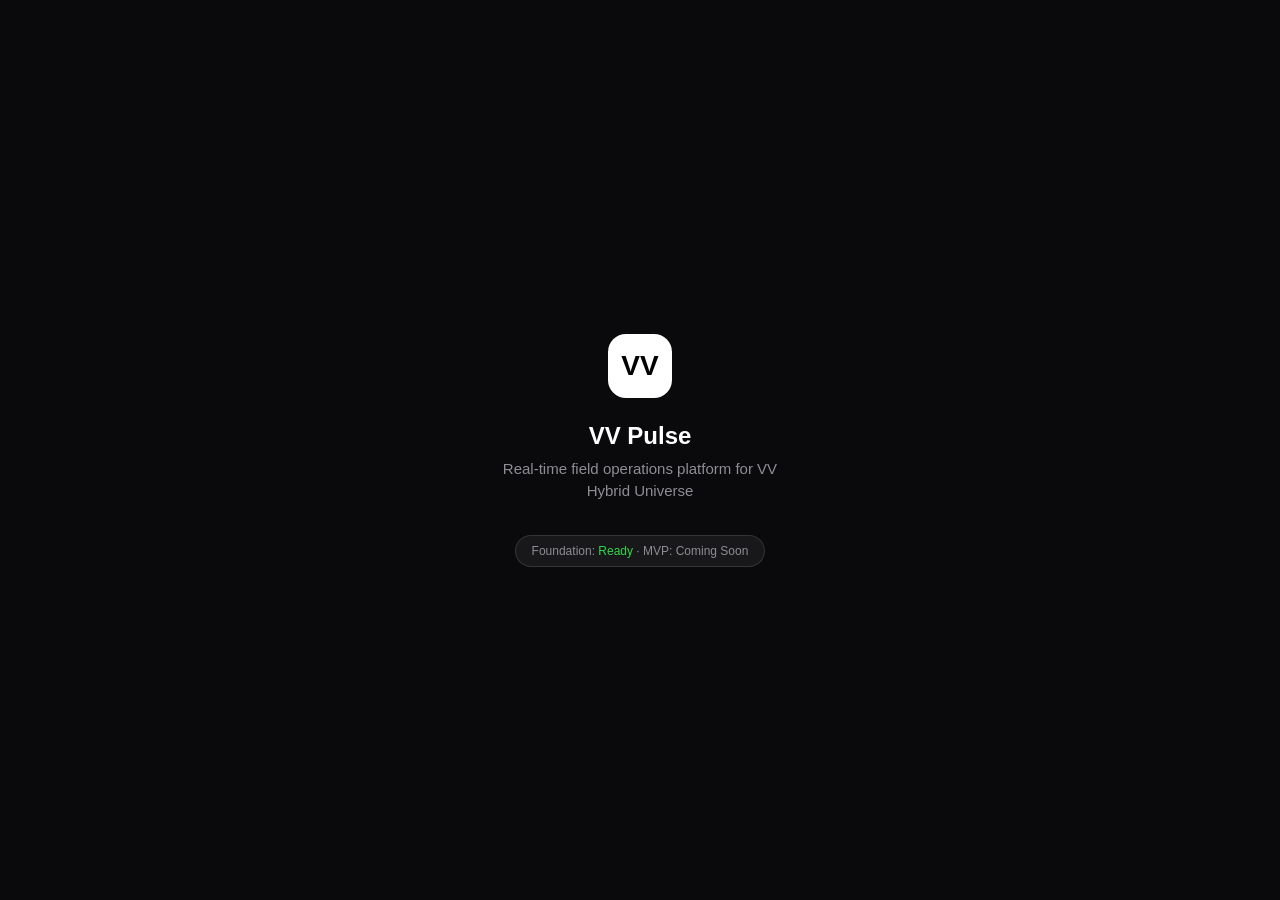
==== index.html @ 85d8ce69 "feat: add VV Pulse placeholder landing page" ====
<!DOCTYPE html>
<html lang="ro">
<head>
    <meta charset="UTF-8">
    <meta name="viewport" content="width=device-width, initial-scale=1.0, maximum-scale=1.0, user-scalable=no">
    <meta name="theme-color" content="#0A0A0C">
    <title>VV Pulse | Field Operations</title>
    <style>
        * { margin: 0; padding: 0; box-sizing: border-box; }
        body {
            background: #0A0A0C;
            color: #fff;
            font-family: -apple-system, 'Inter', sans-serif;
            height: 100vh;
            display: flex;
            flex-direction: column;
            justify-content: center;
            align-items: center;
            text-align: center;
            padding: env(safe-area-inset-top) env(safe-area-inset-right) env(safe-area-inset-bottom) env(safe-area-inset-left);
        }
        .logo {
            width: 64px; height: 64px;
            background: #fff;
            color: #000;
            border-radius: 18px;
            display: flex;
            align-items: center;
            justify-content: center;
            font-size: 28px;
            font-weight: 700;
            margin-bottom: 24px;
        }
        h1 { font-size: 24px; font-weight: 600; margin-bottom: 8px; }
        p { color: #8E8E93; font-size: 15px; max-width: 280px; line-height: 1.5; }
        .badge {
            margin-top: 32px;
            padding: 8px 16px;
            background: rgba(255,255,255,0.06);
            border: 1px solid rgba(255,255,255,0.12);
            border-radius: 20px;
            font-size: 12px;
            color: #8E8E93;
        }
        .badge span { color: #32D74B; }
    </style>
</head>
<body>
    <div class="logo">VV</div>
    <h1>VV Pulse</h1>
    <p>Real-time field operations platform for VV Hybrid Universe</p>
    <div class="badge">Foundation: <span>Ready</span> · MVP: Coming Soon</div>

    <!-- Core modules (loaded when ready) -->
    <!-- <script src="firebase-config.js"></script> -->
    <!-- <script src="src/vv-flow.js"></script> -->
    <!-- <script src="src/vv-ui-patches.js"></script> -->
    <!-- <script src="src/vv-beta-app.js"></script> -->
</body>
</html>
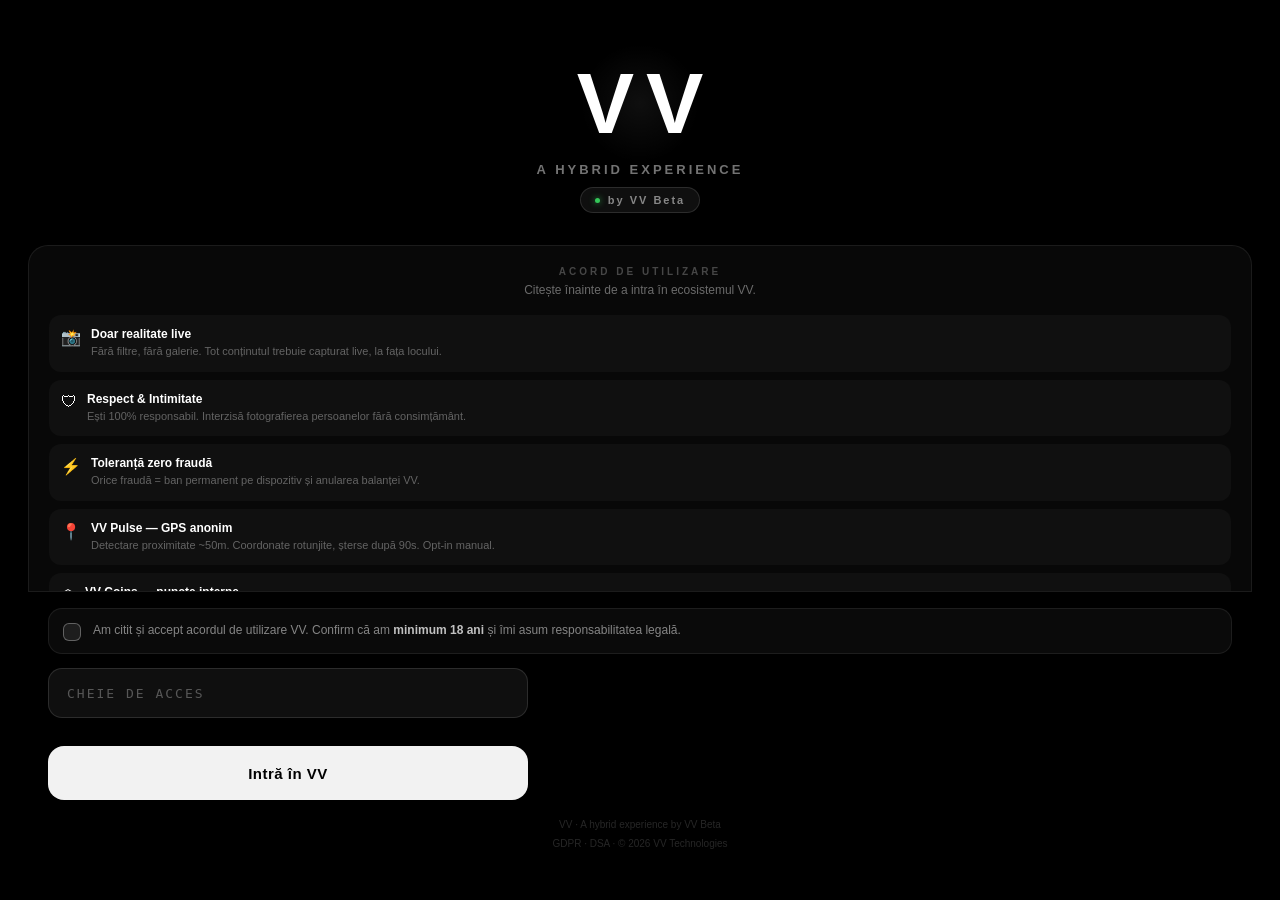
==== commit 9612c182: "feat: deploy VV Pulse app (from ceo.html, updated + fixed)" ====
--- a/index.html
+++ b/index.html
@@ -1,60 +1,1204 @@
-<!DOCTYPE html>
+﻿<!DOCTYPE html>
 <html lang="ro">
 <head>
     <meta charset="UTF-8">
-    <meta name="viewport" content="width=device-width, initial-scale=1.0, maximum-scale=1.0, user-scalable=no">
-    <meta name="theme-color" content="#0A0A0C">
-    <title>VV Pulse | Field Operations</title>
+    <meta name="viewport" content="width=device-width, initial-scale=1.0, maximum-scale=1.0, user-scalable=no, viewport-fit=cover">
+    <meta name="screen-orientation" content="portrait">
+    <meta name="apple-mobile-web-app-capable" content="yes">
+    <meta name="mobile-web-app-capable" content="yes">
+    <meta name="apple-mobile-web-app-status-bar-style" content="black-translucent">
+    <meta name="theme-color" content="#050507">
+    <meta name="description" content="VV Pulse — Real-time field operations. Find missions, earn VV, stay anonymous.">
+    <link rel="manifest" href="manifest.json">
+    <meta name="apple-mobile-web-app-title" content="VV Pulse">
+    <title>VV Pulse</title>
+
+    <script src="https://www.gstatic.com/firebasejs/10.8.0/firebase-app-compat.js"></script>
+    <script src="https://www.gstatic.com/firebasejs/10.8.0/firebase-firestore-compat.js"></script>
+    <script src="https://www.gstatic.com/firebasejs/10.8.0/firebase-auth-compat.js"></script>
+    <script src="https://www.gstatic.com/firebasejs/10.8.0/firebase-storage-compat.js"></script>
+
+    <link rel="stylesheet" href="https://unpkg.com/leaflet@1.9.4/dist/leaflet.css" />
+    <script src="https://unpkg.com/leaflet@1.9.4/dist/leaflet.js"></script>
+    <link rel="stylesheet" href="https://unpkg.com/leaflet.markercluster@1.5.3/dist/MarkerCluster.css" />
+    <link rel="stylesheet" href="https://unpkg.com/leaflet.markercluster@1.5.3/dist/MarkerCluster.Default.css" />
+    <script src="https://unpkg.com/leaflet.markercluster@1.5.3/dist/leaflet.markercluster.js"></script>
+    <link rel="stylesheet" href="https://cdnjs.cloudflare.com/ajax/libs/font-awesome/6.0.0/css/all.min.css">
+    <link rel="stylesheet" href="vv-pulse-style.css">
+
     <style>
-        * { margin: 0; padding: 0; box-sizing: border-box; }
-        body {
-            background: #0A0A0C;
-            color: #fff;
-            font-family: -apple-system, 'Inter', sans-serif;
-            height: 100vh;
-            display: flex;
-            flex-direction: column;
-            justify-content: center;
-            align-items: center;
-            text-align: center;
-            padding: env(safe-area-inset-top) env(safe-area-inset-right) env(safe-area-inset-bottom) env(safe-area-inset-left);
-        }
-        .logo {
-            width: 64px; height: 64px;
-            background: #fff;
-            color: #000;
-            border-radius: 18px;
-            display: flex;
-            align-items: center;
-            justify-content: center;
-            font-size: 28px;
-            font-weight: 700;
-            margin-bottom: 24px;
-        }
-        h1 { font-size: 24px; font-weight: 600; margin-bottom: 8px; }
-        p { color: #8E8E93; font-size: 15px; max-width: 280px; line-height: 1.5; }
-        .badge {
-            margin-top: 32px;
-            padding: 8px 16px;
-            background: rgba(255,255,255,0.06);
-            border: 1px solid rgba(255,255,255,0.12);
-            border-radius: 20px;
-            font-size: 12px;
-            color: #8E8E93;
-        }
-        .badge span { color: #32D74B; }
+    /* ── SPLASH SCREEN NOU ── */
+    #splash-screen {
+        position: fixed;
+        inset: 0;
+        background: #000;
+        z-index: 999999;
+        display: flex;
+        flex-direction: column;
+        align-items: center;
+        overflow: hidden;
+        padding-top: max(60px, env(safe-area-inset-top, 40px));
+    }
+    .founder-dot {
+        display: inline-block;
+        width: 6px; height: 6px;
+        border-radius: 50%;
+        background: #fff;
+        border: 1px solid rgba(255,255,255,0.4);
+        box-shadow: 0 0 0 2px rgba(255,255,255,0.08), 0 0 8px rgba(255,255,255,0.15);
+        margin-left: 7px;
+        vertical-align: middle;
+        flex-shrink: 0;
+    }
+
+    /* Card fondator — sticlă mată, zero aur */
+    #vv-founder-card {
+        background: rgba(255,255,255,0.04);
+        backdrop-filter: blur(30px) saturate(1.2);
+        -webkit-backdrop-filter: blur(30px) saturate(1.2);
+        border: 1px solid rgba(255,255,255,0.09);
+        border-radius: 22px;
+        padding: 24px 22px;
+        margin-bottom: 16px;
+        position: relative;
+        overflow: hidden;
+    }
+    #vv-founder-card::before {
+        content: '';
+        position: absolute;
+        top: 0; left: 15%; right: 15%;
+        height: 1px;
+        background: linear-gradient(90deg, transparent, rgba(255,255,255,0.12), transparent);
+    }
+
+    .founder-id-label {
+        font-size: 9px;
+        color: rgba(255,255,255,0.22);
+        letter-spacing: 2.5px;
+        font-weight: 700;
+        margin-bottom: 4px;
+        text-transform: uppercase;
+    }
+
+    .founder-id-value {
+        font-family: 'Courier New', monospace;
+        font-size: 14px;
+        font-weight: 600;
+        color: rgba(255,255,255,0.55);
+        letter-spacing: 1px;
+        margin-bottom: 14px;
+    }
+
+    .founder-save-btn {
+        width: 36px; height: 36px;
+        background: rgba(255,255,255,0.06);
+        border: 1px solid rgba(255,255,255,0.1);
+        border-radius: 10px;
+        display: flex; align-items: center; justify-content: center;
+        cursor: pointer;
+        color: rgba(255,255,255,0.45);
+        font-size: 14px;
+        transition: all 0.2s;
+        -webkit-tap-highlight-color: transparent;
+    }
+    .founder-save-btn:active {
+        background: rgba(255,255,255,0.1);
+        transform: scale(0.94);
+    }
+
+    /* Overlay save card */
+    #vv-founder-save-overlay {
+        position: fixed; inset: 0;
+        background: #000;
+        z-index: 999999;
+        display: none;
+        flex-direction: column;
+        align-items: center;
+        justify-content: center;
+        padding: 24px;
+        gap: 16px;
+    }
+    #vv-founder-save-overlay.show { display: flex; }
+    #founder-save-img {
+        display: none;
+        width: 100%; max-width: 320px;
+        border-radius: 20px;
+        -webkit-user-select: none; user-select: none;
+    }
+    .fsov-msg {
+        font-size: 13px;
+        color: rgba(255,255,255,0.4);
+        text-align: center;
+        line-height: 1.7;
+        max-width: 260px;
+    }
+    .fsov-msg strong {
+        color: rgba(255,255,255,0.75);
+        display: block;
+        font-size: 15px;
+        margin-bottom: 5px;
+    }
+    .fsov-close {
+        padding: 11px 32px;
+        background: transparent;
+        border: 1px solid rgba(255,255,255,0.1);
+        border-radius: 12px;
+        color: rgba(255,255,255,0.3);
+        font-size: 12px;
+        cursor: pointer;
+        font-family: inherit;
+        display: none;
+        min-height: 44px;
+        -webkit-tap-highlight-color: transparent;
+    }
+    .fsov-spinner {
+        width: 36px; height: 36px;
+        border: 1.5px solid rgba(255,255,255,0.1);
+        border-top-color: rgba(255,255,255,0.6);
+        border-radius: 50%;
+        animation: spin .7s linear infinite;
+    }
+    @keyframes spin { to { transform: rotate(360deg); } }
+
+    /* VVeil consent modal */
+    #vveil-consent {
+        display: none;
+        position: fixed; inset: 0;
+        z-index: 999998;
+        background: rgba(0,0,0,0.7);
+        backdrop-filter: blur(12px);
+        -webkit-backdrop-filter: blur(12px);
+        align-items: flex-end;
+        justify-content: center;
+    }
+    #vveil-consent.show { display: flex; }
+    .vveil-box {
+        width: 100%; max-width: 430px;
+        background: rgba(14,14,18,0.98);
+        border: 1px solid rgba(255,255,255,0.09);
+        border-radius: 26px 26px 0 0;
+        padding: 28px 22px calc(28px + env(safe-area-inset-bottom, 0px));
+        animation: slideUp .35s cubic-bezier(0.16,1,0.3,1);
+    }
+    .vveil-handle {
+        width: 32px; height: 3px;
+        background: rgba(255,255,255,0.12);
+        border-radius: 2px;
+        margin: 0 auto 22px;
+    }
+    .vveil-option {
+        display: flex; align-items: flex-start; gap: 14px;
+        padding: 14px 16px;
+        background: rgba(255,255,255,0.03);
+        border: 1px solid rgba(255,255,255,0.07);
+        border-radius: 14px;
+        margin-bottom: 8px;
+        cursor: pointer;
+        transition: background .15s;
+        -webkit-tap-highlight-color: transparent;
+    }
+    .vveil-option:active { background: rgba(255,255,255,0.06); }
+    .vveil-option-icon {
+        width: 36px; height: 36px;
+        background: rgba(255,255,255,0.05);
+        border-radius: 10px;
+        display: flex; align-items: center; justify-content: center;
+        font-size: 16px; flex-shrink: 0;
+    }
+    .vveil-option-text { flex: 1; }
+    .vveil-option-title {
+        font-size: 13px; font-weight: 700; color: #fff;
+        margin-bottom: 3px;
+    }
+    .vveil-option-desc {
+        font-size: 11px; color: rgba(255,255,255,0.35); line-height: 1.5;
+    }
+
+    /* Buton raport fake */
+    .btn-report-fake {
+        width: 100%; padding: 11px;
+        background: transparent;
+        border: 1px solid rgba(255,59,48,0.15);
+        border-radius: 10px;
+        color: rgba(255,59,48,0.55);
+        font-size: 11px; font-weight: 700;
+        cursor: pointer; font-family: inherit;
+        letter-spacing: .5px;
+        min-height: 40px;
+        margin-top: 6px;
+        -webkit-tap-highlight-color: transparent;
+    }
     </style>
 </head>
 <body>
-    <div class="logo">VV</div>
-    <h1>VV Pulse</h1>
-    <p>Real-time field operations platform for VV Hybrid Universe</p>
-    <div class="badge">Foundation: <span>Ready</span> · MVP: Coming Soon</div>
-
-    <!-- Core modules (loaded when ready) -->
-    <!-- <script src="firebase-config.js"></script> -->
-    <!-- <script src="src/vv-flow.js"></script> -->
-    <!-- <script src="src/vv-ui-patches.js"></script> -->
-    <!-- <script src="src/vv-beta-app.js"></script> -->
+
+<!-- ========== SPLASH SCREEN ========== -->
+<div id="splash-screen">
+
+    <!-- ── HERO SECTION ── -->
+    <div style="flex:1;display:flex;flex-direction:column;align-items:center;justify-content:center;padding:0 0 32px;">
+
+        <!-- Logo VV principal -->
+        <div style="position:relative;margin-bottom:16px;">
+            <!-- Glow subtil în spate -->
+            <div style="position:absolute;top:50%;left:50%;transform:translate(-50%,-50%);width:120px;height:120px;background:radial-gradient(circle,rgba(255,255,255,0.06) 0%,transparent 70%);border-radius:50%;pointer-events:none;"></div>
+            <div style="font-size:86px;font-weight:900;color:#fff;letter-spacing:12px;padding-left:12px;line-height:1;font-family:-apple-system,BlinkMacSystemFont,'SF Pro Display',sans-serif;">VV</div>
+        </div>
+
+        <!-- Tagline principal -->
+        <div style="font-size:13px;font-weight:600;color:rgba(255,255,255,0.45);letter-spacing:3px;text-transform:uppercase;margin-bottom:10px;">A hybrid experience</div>
+
+        <!-- VV Beta byline -->
+        <div style="display:inline-flex;align-items:center;gap:8px;padding:6px 14px;background:rgba(255,255,255,0.06);border:0.5px solid rgba(255,255,255,0.12);border-radius:20px;">
+            <div style="width:5px;height:5px;border-radius:50%;background:#34c759;box-shadow:0 0 6px rgba(52,199,89,0.8);"></div>
+            <span style="font-size:11px;font-weight:700;color:rgba(255,255,255,0.5);letter-spacing:2px;">by VV Beta</span>
+        </div>
+    </div>
+
+    <!-- ── ACORD DE UTILIZARE — compact, scrollabil ── -->
+    <div style="
+        width:100%;
+        background:rgba(255,255,255,0.03);
+        border:0.5px solid rgba(255,255,255,0.08);
+        border-radius:20px 20px 0 0;
+        padding:20px 20px 0;
+        max-height:42vh;
+        overflow-y:auto;
+        -webkit-overflow-scrolling:touch;
+        scrollbar-width:none;
+    ">
+        <!-- Header acord -->
+        <div style="text-align:center;margin-bottom:16px;">
+            <div style="font-size:10px;font-weight:700;color:rgba(255,255,255,0.25);letter-spacing:3px;margin-bottom:4px;">ACORD DE UTILIZARE</div>
+            <div style="font-size:12px;color:rgba(255,255,255,0.4);line-height:1.5;">Citește înainte de a intra în ecosistemul VV.</div>
+        </div>
+
+        <!-- Articole — compact -->
+        <div style="display:flex;flex-direction:column;gap:8px;margin-bottom:16px;">
+
+            <div style="display:flex;gap:10px;padding:12px;background:rgba(255,255,255,0.03);border-radius:12px;">
+                <div style="font-size:16px;flex-shrink:0;margin-top:1px;">📸</div>
+                <div><div style="font-size:12px;font-weight:700;color:#fff;margin-bottom:2px;">Doar realitate live</div><div style="font-size:11px;color:rgba(255,255,255,0.35);line-height:1.5;">Fără filtre, fără galerie. Tot conținutul trebuie capturat live, la fața locului.</div></div>
+            </div>
+
+            <div style="display:flex;gap:10px;padding:12px;background:rgba(255,255,255,0.03);border-radius:12px;">
+                <div style="font-size:16px;flex-shrink:0;margin-top:1px;">🛡</div>
+                <div><div style="font-size:12px;font-weight:700;color:#fff;margin-bottom:2px;">Respect & Intimitate</div><div style="font-size:11px;color:rgba(255,255,255,0.35);line-height:1.5;">Ești 100% responsabil. Interzisă fotografierea persoanelor fără consimțământ.</div></div>
+            </div>
+
+            <div style="display:flex;gap:10px;padding:12px;background:rgba(255,255,255,0.03);border-radius:12px;">
+                <div style="font-size:16px;flex-shrink:0;margin-top:1px;">⚡</div>
+                <div><div style="font-size:12px;font-weight:700;color:#fff;margin-bottom:2px;">Toleranță zero fraudă</div><div style="font-size:11px;color:rgba(255,255,255,0.35);line-height:1.5;">Orice fraudă = ban permanent pe dispozitiv și anularea balanței VV.</div></div>
+            </div>
+
+            <div style="display:flex;gap:10px;padding:12px;background:rgba(255,255,255,0.03);border-radius:12px;">
+                <div style="font-size:16px;flex-shrink:0;margin-top:1px;">📍</div>
+                <div><div style="font-size:12px;font-weight:700;color:#fff;margin-bottom:2px;">VV Pulse — GPS anonim</div><div style="font-size:11px;color:rgba(255,255,255,0.35);line-height:1.5;">Detectare proximitate ~50m. Coordonate rotunjite, șterse după 90s. Opt-in manual.</div></div>
+            </div>
+
+            <div style="display:flex;gap:10px;padding:12px;background:rgba(255,255,255,0.03);border-radius:12px;">
+                <div style="font-size:16px;flex-shrink:0;margin-top:1px;">⬡</div>
+                <div><div style="font-size:12px;font-weight:700;color:#fff;margin-bottom:2px;">VV Coins — puncte interne</div><div style="font-size:11px;color:rgba(255,255,255,0.35);line-height:1.5;">Nu sunt monedă electronică. Sistem de loialitate intern, exclusiv Beta.</div></div>
+            </div>
+
+            <div style="display:flex;gap:10px;padding:12px;background:rgba(255,255,255,0.03);border-radius:12px;">
+                <div style="font-size:16px;flex-shrink:0;margin-top:1px;">🔞</div>
+                <div><div style="font-size:12px;font-weight:700;color:#fff;margin-bottom:2px;">Vârsta minimă 18 ani</div><div style="font-size:11px;color:rgba(255,255,255,0.35);line-height:1.5;">Prin continuare confirmi că ai minimum 18 ani. VV Charter Art. 8.</div></div>
+            </div>
+
+            <div style="display:flex;gap:10px;padding:12px;background:rgba(255,255,255,0.03);border-radius:12px;">
+                <div style="font-size:16px;flex-shrink:0;margin-top:1px;">⚖️</div>
+                <div><div style="font-size:12px;font-weight:700;color:#fff;margin-bottom:2px;">GDPR & DSA</div><div style="font-size:11px;color:rgba(255,255,255,0.35);line-height:1.5;">Conform Reg. UE 679/2016 și DSA. VVTeam — intermediar tehnic (Safe Harbor).</div></div>
+            </div>
+        </div>
+
+        <!-- Gradient fade bottom -->
+        <div style="height:24px;background:linear-gradient(transparent,rgba(0,0,0,0.8));margin:0 -20px;pointer-events:none;"></div>
+    </div>
+
+    <!-- ── ACTIUNI — checkbox + cheie + buton ── -->
+    <div style="width:100%;background:#000;padding:16px 20px calc(16px + env(safe-area-inset-bottom,0px));">
+
+        <!-- Checkbox acord -->
+        <label style="display:flex;align-items:flex-start;gap:12px;margin-bottom:14px;cursor:pointer;padding:12px 14px;background:rgba(255,255,255,0.04);border:0.5px solid rgba(255,255,255,0.08);border-radius:14px;">
+            <input type="checkbox" id="tc-checkbox" class="custom-checkbox" style="margin-top:2px;flex-shrink:0;width:18px;height:18px;accent-color:#fff;cursor:pointer;">
+            <span style="font-size:12px;color:rgba(255,255,255,0.5);line-height:1.6;">Am citit și accept acordul de utilizare VV. Confirm că am <strong style="color:rgba(255,255,255,0.75);">minimum 18 ani</strong> și îmi asum responsabilitatea legală.</span>
+        </label>
+
+        <!-- Input cheie -->
+        <div style="position:relative;margin-bottom:12px;">
+            <input type="text" class="key-input" id="access-key"
+                placeholder="CHEIE DE ACCES"
+                style="width:100%;background:rgba(255,255,255,0.06);border:0.5px solid rgba(255,255,255,0.12);border-radius:14px;padding:15px 18px;color:#fff;font-size:15px;font-family:-apple-system,monospace;letter-spacing:2px;outline:none;-webkit-appearance:none;text-transform:uppercase;">
+        </div>
+
+        <!-- Buton principal -->
+        <button class="btn-main" id="btn-accept"
+            onclick="try{startBootSequence();}catch(e){document.getElementById('key-error-msg-fallback').textContent='Eroare: '+e.message;document.getElementById('key-error-msg-fallback').style.display='block';}"
+            style="width:100%;padding:17px;background:rgba(255,255,255,0.95);color:#000;border:none;border-radius:16px;font-size:15px;font-weight:800;letter-spacing:0.5px;cursor:pointer;font-family:-apple-system,sans-serif;min-height:54px;-webkit-appearance:none;transition:opacity .15s;">
+            Intră în VV
+        </button>
+
+        <div id="key-error-msg-fallback" style="display:none;color:#ff3b30;font-size:12px;text-align:center;margin-top:10px;padding:10px;background:rgba(255,59,48,0.08);border:0.5px solid rgba(255,59,48,0.2);border-radius:10px;"></div>
+
+        <!-- Legal footer -->
+        <div style="text-align:center;margin-top:14px;">
+            <span style="font-size:10px;color:rgba(255,255,255,0.15);line-height:1.6;">VV · A hybrid experience by VV Beta<br>GDPR · DSA · © 2026 VV Technologies</span>
+        </div>
+    </div>
+
+</div>
+
+<!-- ========== ALIAS SCREEN ========== -->
+<div id="alias-screen" style="display:none;">
+    <div class="vv-massive-logo" style="font-size:60px;margin-bottom:12px;">VV</div>
+    <div class="splash-title">CREARE IDENTITATE INSIDER</div>
+    <input type="text" class="key-input" id="user-alias-input" placeholder="NUMELE DE COD" style="margin-bottom:20px;">
+    <button class="btn-main" onclick="confirmAlias()">CONFIRMĂ IDENTITATEA INSIDER</button>
+</div>
+
+<!-- ========== TUTORIAL SCREEN ========== -->
+<div id="tutorial-screen" style="display:none;">
+    <div class="tutorial-card active" id="tut-1">
+        <i class="fas fa-satellite-dish tut-icon"></i>
+        <h2>Radarul și Harta</h2>
+        <p>Harta urbană îți arată poziția exactă în timp real. Activează Radarul pentru a scana zona și a vedea contractele active.</p>
+        <button class="btn-main" onclick="nextTutorial(2)">Continuă</button>
+    </div>
+    <div class="tutorial-card" id="tut-2">
+        <i class="fas fa-crosshairs tut-icon"></i>
+        <h2>Bursa de Contracte</h2>
+        <p>Caută o adresă sau apasă pe hartă pentru a lansa un contract cu recompensă VV. Sau deschide lista de misiuni și fii primul care acceptă.</p>
+        <button class="btn-main" onclick="nextTutorial(3)">Continuă</button>
+    </div>
+    <div class="tutorial-card" id="tut-3">
+        <i class="fas fa-camera tut-icon"></i>
+        <h2>Camera VV PROOF</h2>
+        <p>Galeria foto este blocată. Singurul mod de a trimite dovezi este camera VV, care aplică automat un watermark securizat cu data și ora exactă.</p>
+        <button class="btn-main" onclick="nextTutorial(4)">Continuă</button>
+    </div>
+    <div class="tutorial-card" id="tut-4">
+        <i class="fas fa-wallet tut-icon"></i>
+        <h2>VV Coins</h2>
+        <p>Fiecare misiune aprobată adaugă VV Coins în contul tău. Acumulează VV pentru a debloca ONYX sau pentru conversie la lansarea oficială.</p>
+        <button class="btn-main" onclick="finishTutorial()">ÎNCEPE MISIUNEA</button>
+    </div>
+</div>
+
+<!-- ========== APP CONTAINER ========== -->
+<div id="app-container" style="display:none;">
+
+    <!-- MAP VIEW -->
+    <div id="map-view">
+        <div id="map"></div>
+        <div class="stealth-hud">
+            <div class="hud-left">
+                <div class="glass-pill">
+                    <div class="vv-dot"></div>
+                    <span style="color:rgba(255,255,255,0.5);">VV</span> BETA
+                </div>
+            </div>
+            <div class="hud-right">
+                <div class="glass-pill" id="hud-balance">— VV</div>
+            </div>
+        </div>
+
+        <div class="vv-search-container" id="vv-search-container">
+            <div class="vv-search-bar">
+                <i class="fas fa-search vv-search-icon"></i>
+                <input type="text" class="vv-search-input" id="vv-search-input" placeholder="Caută o adresă sau locație..." autocomplete="off" autocorrect="off" spellcheck="false">
+                <button class="vv-search-clear" id="vv-search-clear" onclick="clearSearch()">
+                    <i class="fas fa-times"></i>
+                </button>
+            </div>
+            <div class="vv-search-results" id="vv-search-results"></div>
+            <div class="vv-search-loading" id="vv-search-loading">SE CAUTĂ...</div>
+        </div>
+
+        <!-- INSIDER SEARCH OVERLAY -->
+        <div id="insider-search-bar" style="display:none;position:fixed;inset:0;z-index:9000;justify-content:center;align-items:center;">
+            <div style="position:absolute;inset:0;background:rgba(0,0,0,0.5);backdrop-filter:blur(8px);-webkit-backdrop-filter:blur(8px);"></div>
+            <div style="position:relative;z-index:1;background:rgba(8,8,14,0.97);backdrop-filter:blur(30px);-webkit-backdrop-filter:blur(30px);border:1px solid rgba(255,255,255,0.1);border-radius:28px;padding:40px 32px 32px;width:85%;max-width:320px;text-align:center;box-shadow:0 24px 60px rgba(0,0,0,0.7);">
+                <div style="position:relative;width:80px;height:80px;margin:0 auto 24px;">
+                    <div style="position:absolute;inset:0;border-radius:50%;background:rgba(255,255,255,0.04);animation:radarPulse1 2s infinite;"></div>
+                    <div style="position:absolute;inset:10px;border-radius:50%;background:rgba(255,255,255,0.06);animation:radarPulse2 2s infinite .3s;"></div>
+                    <div style="position:absolute;inset:20px;border-radius:50%;background:rgba(255,255,255,0.08);animation:radarPulse3 2s infinite .6s;"></div>
+                    <div style="position:absolute;inset:28px;border-radius:50%;background:rgba(255,255,255,0.9);display:flex;align-items:center;justify-content:center;box-shadow:0 0 20px rgba(255,255,255,0.3);">
+                        <i class="fas fa-satellite-dish" style="font-size:12px;color:#000;"></i>
+                    </div>
+                </div>
+                <div id="insider-search-text" style="font-size:15px;font-weight:900;color:#fff;letter-spacing:1px;margin-bottom:8px;text-transform:uppercase;">SE CAUTĂ INSIDER...</div>
+                <div id="insider-count-text" style="font-size:12px;color:rgba(255,255,255,0.4);margin-bottom:24px;">Se scanează rețeaua...</div>
+                <div style="background:rgba(255,255,255,0.06);border-radius:10px;height:3px;overflow:hidden;margin-bottom:20px;">
+                    <div style="height:100%;border-radius:10px;background:linear-gradient(90deg,transparent,rgba(255,255,255,0.6),transparent);background-size:200% 100%;animation:shimmer 1.2s infinite;width:100%;"></div>
+                </div>
+                <div style="display:flex;justify-content:space-between;align-items:center;">
+                    <div style="display:flex;align-items:center;gap:8px;">
+                        <div style="width:6px;height:6px;background:#34c759;border-radius:50%;box-shadow:0 0 6px #34c759;animation:pulseDot 1.5s infinite;"></div>
+                        <span style="font-size:11px;color:rgba(255,255,255,0.35);letter-spacing:1px;">VV NETWORK</span>
+                    </div>
+                    <span id="insider-reward-text" style="font-size:13px;color:#fff;font-weight:900;">— VV</span>
+                </div>
+                <div onclick="cancelFromSearchOverlay();" style="margin-top:20px;padding:12px;background:rgba(255,255,255,0.04);border:1px solid rgba(255,255,255,0.08);border-radius:12px;font-size:12px;color:rgba(255,255,255,0.3);cursor:pointer;font-weight:600;letter-spacing:1px;">ANULEAZĂ</div>
+            </div>
+        </div>
+
+        <div class="action-sidebar" id="action-hub">
+            <div class="fab-btn fab-mission-launch" onclick="openMissionsList()"><i class="fas fa-list-ul"></i></div>
+            <div class="fab-btn" onclick="openInbox()">
+                <i class="fas fa-envelope"></i>
+                <div class="inbox-badge" id="inbox-badge" style="display:none;">0</div>
+            </div>
+            <div class="fab-btn fab-cam" onclick="handleCameraOpen()"><i class="fas fa-camera"></i></div>
+        </div>
+    </div>
+
+    <!-- PROFILE VIEW -->
+    <div id="profile-screen" style="display:none;">
+        <div class="profile-header">
+            <div class="profile-title" id="profile-main-name" style="display:flex;align-items:center;">INSIDER</div>
+            <div class="settings-icon" onclick="openSettings()"><i class="fas fa-fingerprint"></i></div>
+        </div>
+
+        <!-- HERO CARD balanta -->
+        <div style="background:rgba(255,255,255,0.04);backdrop-filter:blur(30px);-webkit-backdrop-filter:blur(30px);border:1px solid rgba(255,255,255,0.08);border-radius:24px;padding:32px 24px;margin-bottom:16px;text-align:center;position:relative;overflow:hidden;">
+            <div style="position:absolute;top:-30px;left:50%;transform:translateX(-50%);width:200px;height:200px;background:radial-gradient(circle,rgba(255,255,255,0.04) 0%,transparent 70%);border-radius:50%;pointer-events:none;"></div>
+            <div style="font-size:11px;color:rgba(255,255,255,0.25);letter-spacing:4px;margin-bottom:16px;font-weight:700;">VV COINS</div>
+            <div style="font-size:56px;font-weight:900;color:#fff;line-height:1;margin-bottom:6px;"><span id="profile-vv-val">—</span></div>
+            <div style="font-size:13px;color:rgba(255,255,255,0.3);font-weight:600;letter-spacing:2px;">VV</div>
+            <span id="profile-lei-val" style="display:none;">—</span>
+        </div>
+
+        <!-- FOUNDER CARD — injectat dinamic de JS când isFounder=true -->
+        <!-- #vv-founder-card se inserează aici -->
+
+        <!-- INTELLIGENCE INBOX -->
+        <div style="background:rgba(10,132,255,0.05);border:1px solid rgba(10,132,255,0.15);border-radius:20px;padding:18px 20px;margin-bottom:16px;cursor:pointer;position:relative;overflow:hidden;" onclick="openInbox()">
+            <div style="position:absolute;top:0;left:15%;right:15%;height:2px;background:linear-gradient(90deg,transparent,#0A84FF,transparent);"></div>
+            <div style="display:flex;justify-content:space-between;align-items:center;margin-bottom:14px;">
+                <div style="display:flex;align-items:center;gap:8px;">
+                    <div style="width:32px;height:32px;background:rgba(10,132,255,0.15);border:1px solid rgba(10,132,255,0.25);border-radius:10px;display:flex;align-items:center;justify-content:center;">
+                        <i class="fas fa-satellite-dish" style="color:#0A84FF;font-size:13px;"></i>
+                    </div>
+                    <div>
+                        <div style="font-size:13px;font-weight:800;color:#fff;letter-spacing:.5px;">INTELLIGENCE INBOX</div>
+                        <div style="font-size:10px;color:rgba(10,132,255,0.6);letter-spacing:1px;">MESAJE VV SISTEM</div>
+                    </div>
+                </div>
+                <div style="display:flex;align-items:center;gap:8px;">
+                    <div id="intel-inbox-badge" style="display:none;background:#ff3b30;color:#fff;font-size:10px;font-weight:800;min-width:20px;height:20px;border-radius:10px;align-items:center;justify-content:center;padding:0 6px;"></div>
+                    <i class="fas fa-chevron-right" style="color:rgba(10,132,255,0.4);font-size:12px;"></i>
+                </div>
+            </div>
+            <div id="intel-inbox-preview">
+                <div style="color:rgba(255,255,255,0.25);font-size:12px;text-align:center;padding:10px;">Niciun mesaj primit încă.</div>
+            </div>
+        </div>
+
+        <!-- ONYX PROGRESS -->
+        <div id="onyx-progress-card" style="background:linear-gradient(135deg,rgba(212,175,55,0.06) 0%,rgba(212,175,55,0.02) 100%);border:1px solid rgba(212,175,55,0.2);border-radius:18px;padding:20px;margin-bottom:16px;">
+            <div style="display:flex;justify-content:space-between;align-items:center;margin-bottom:14px;">
+                <div style="display:flex;align-items:center;gap:8px;">
+                    <i class="fas fa-gem" style="color:#D4AF37;font-size:14px;"></i>
+                    <span style="font-size:13px;font-weight:800;color:#D4AF37;letter-spacing:1px;">ONYX GRATUIT</span>
+                </div>
+                <span id="onyx-progress-label" style="font-size:11px;color:rgba(255,255,255,0.4);font-weight:600;">— / 500 VV</span>
+            </div>
+            <div style="background:rgba(255,255,255,0.06);border-radius:10px;height:8px;margin-bottom:12px;overflow:hidden;">
+                <div id="onyx-progress-bar" style="height:100%;border-radius:10px;background:linear-gradient(90deg,#D4AF37,#fff3a0);width:0%;transition:width .8s cubic-bezier(0.16,1,0.3,1);box-shadow:0 0 8px rgba(212,175,55,0.4);"></div>
+            </div>
+            <div style="display:flex;flex-direction:column;gap:6px;">
+                <div id="milestone-500" style="display:flex;justify-content:space-between;align-items:center;">
+                    <span style="font-size:11px;color:rgba(255,255,255,0.45);">⬡ 500 VV → <strong style="color:rgba(255,255,255,0.7);">1 lună ONYX</strong></span>
+                    <span id="check-500" style="font-size:11px;color:rgba(212,175,55,0.4);">—</span>
+                </div>
+                <div id="milestone-1000" style="display:flex;justify-content:space-between;align-items:center;">
+                    <span style="font-size:11px;color:rgba(255,255,255,0.45);">⬡ 1000 VV → <strong style="color:rgba(255,255,255,0.7);">2 luni ONYX</strong></span>
+                    <span id="check-1000" style="font-size:11px;color:rgba(212,175,55,0.4);">—</span>
+                </div>
+                <div id="milestone-1500" style="display:flex;justify-content:space-between;align-items:center;">
+                    <span style="font-size:11px;color:rgba(255,255,255,0.45);">⬡ 1500 VV → <strong style="color:rgba(255,255,255,0.7);">3 luni ONYX</strong></span>
+                    <span id="check-1500" style="font-size:11px;color:rgba(212,175,55,0.4);">—</span>
+                </div>
+            </div>
+            <div style="margin-top:14px;padding:12px;background:rgba(255,255,255,0.03);border:1px solid rgba(255,255,255,0.06);border-radius:10px;">
+                <p style="font-size:11px;color:rgba(255,255,255,0.3);line-height:1.6;text-align:center;">⚠️ VV Coins <strong style="color:rgba(255,255,255,0.5);">nu se convertesc în bani</strong>. Sunt folosiți exclusiv pentru recompense în platformă. La VV 1.0 pot fi folosiți pentru abonamente gratuite ONYX.</p>
+            </div>
+        </div>
+
+        <!-- 4 BUTOANE PREMIUM -->
+        <div style="background:rgba(255,255,255,0.04);border:1px solid rgba(255,255,255,0.08);border-radius:20px;overflow:hidden;margin-bottom:16px;">
+            <div onclick="openModal('modal-leaderboard')" style="display:flex;align-items:center;gap:14px;padding:16px 20px;border-bottom:1px solid rgba(255,255,255,0.05);cursor:pointer;">
+                <div style="width:32px;height:32px;background:rgba(255,149,0,0.15);border-radius:8px;display:flex;align-items:center;justify-content:center;"><i class="fas fa-trophy" style="color:#ff9500;font-size:13px;"></i></div>
+                <div style="flex:1;"><div style="font-size:14px;font-weight:700;color:#fff;">Top Insideri</div><div style="font-size:11px;color:rgba(255,255,255,0.35);">Clasamentul rețelei VV</div></div>
+                <i class="fas fa-chevron-right" style="color:rgba(255,255,255,0.15);font-size:12px;"></i>
+            </div>
+            <div onclick="openModal('modal-invites')" style="display:flex;align-items:center;gap:14px;padding:16px 20px;border-bottom:1px solid rgba(255,255,255,0.05);cursor:pointer;">
+                <div style="width:32px;height:32px;background:rgba(52,199,89,0.15);border-radius:8px;display:flex;align-items:center;justify-content:center;"><i class="fas fa-user-plus" style="color:#34c759;font-size:13px;"></i></div>
+                <div style="flex:1;"><div style="font-size:14px;font-weight:700;color:#fff;">Invită Prieteni</div><div style="font-size:11px;color:rgba(255,255,255,0.35);">3 chei exclusive de acces</div></div>
+                <i class="fas fa-chevron-right" style="color:rgba(255,255,255,0.15);font-size:12px;"></i>
+            </div>
+            <div onclick="openModal('modal-future')" style="display:flex;align-items:center;gap:14px;padding:16px 20px;border-bottom:1px solid rgba(255,255,255,0.05);cursor:pointer;">
+                <div style="width:32px;height:32px;background:rgba(10,132,255,0.15);border-radius:8px;display:flex;align-items:center;justify-content:center;"><i class="fas fa-city" style="color:#0A84FF;font-size:13px;"></i></div>
+                <div style="flex:1;"><div style="font-size:14px;font-weight:700;color:#fff;">VV 1.0 — Coming Soon</div><div style="font-size:11px;color:rgba(255,255,255,0.35);">Abonamente & Orașe noi</div></div>
+                <i class="fas fa-chevron-right" style="color:rgba(255,255,255,0.15);font-size:12px;"></i>
+            </div>
+            <div onclick="openModal('modal-support-career');setTimeout(function(){var ta=document.getElementById('support-msg-input');if(ta)ta.value='';},50);" style="display:flex;align-items:center;gap:14px;padding:16px 20px;cursor:pointer;">
+                <div style="width:32px;height:32px;background:rgba(255,59,48,0.12);border-radius:8px;display:flex;align-items:center;justify-content:center;"><i class="fas fa-headset" style="color:#ff3b30;font-size:13px;"></i></div>
+                <div style="flex:1;"><div style="font-size:14px;font-weight:700;color:#fff;">Suport & Carieră</div><div style="font-size:11px;color:rgba(255,255,255,0.35);">Ajutor & Join the Elite</div></div>
+                <i class="fas fa-chevron-right" style="color:rgba(255,255,255,0.15);font-size:12px;"></i>
+            </div>
+        </div>
+
+        <!-- VVhi CORE WIDGET -->
+        <div style="background:rgba(255,255,255,0.04);border:1px solid rgba(255,255,255,0.08);border-radius:18px;padding:16px 20px;margin-bottom:16px;" id="vvhi-core-widget">
+            <div style="font-size:9px;color:rgba(255,255,255,0.25);letter-spacing:3px;font-weight:700;margin-bottom:6px;">VVhi CORE</div>
+            <div style="font-size:12px;color:rgba(255,255,255,0.3);">Se încarcă...</div>
+        </div>
+
+        <!-- PULSE ECHO — Istoricul intersectiilor -->
+        <div style="background:rgba(10,132,255,0.04);border:1px solid rgba(10,132,255,0.12);border-radius:18px;padding:16px 20px;margin-bottom:16px;">
+            <div style="display:flex;justify-content:space-between;align-items:center;margin-bottom:12px;">
+                <div style="font-size:9px;color:rgba(10,132,255,0.6);letter-spacing:3px;font-weight:700;">PULSE ECHO · INTERSECȚII</div>
+                <div style="font-size:10px;color:rgba(255,255,255,0.2);">Local</div>
+            </div>
+            <div id="pulse-echo-list">
+                <div style="font-size:12px;color:rgba(255,255,255,0.25);text-align:center;padding:10px;">Nicio intersecție înregistrată.</div>
+            </div>
+        </div>
+
+        <!-- BON DIGITAL — ISTORIC TRANZACTII -->
+        <div style="background:rgba(52,199,89,0.04);border:1px solid rgba(52,199,89,0.12);border-radius:18px;padding:16px 20px;margin-bottom:16px;">
+            <div style="display:flex;justify-content:space-between;align-items:center;margin-bottom:12px;">
+                <div style="font-size:9px;color:rgba(52,199,89,0.6);letter-spacing:3px;font-weight:700;">BON DIGITAL · ISTORIC</div>
+                <div style="font-size:10px;color:rgba(255,255,255,0.2);">90 zile · GDPR</div>
+            </div>
+            <div id="user-transactions-list">
+                <div style="font-size:12px;color:rgba(255,255,255,0.25);text-align:center;padding:10px;">Se încarcă...</div>
+            </div>
+        </div>
+
+        <div style="text-align:center;padding-bottom:10px;">
+            <span style="font-size:11px;color:rgba(255,255,255,0.15);letter-spacing:1px;">© VV Technologies 2026</span>
+        </div>
+    </div>
+</div>
+
+<!-- ========== DOCK ========== -->
+<div class="stealth-dock" id="main-dock" style="display:none;">
+    <div class="dock-icon active" id="tab-map" onclick="switchTab('map')"><i class="fas fa-map"></i></div>
+    <!-- NEXUS — buton central dominant -->
+    <div id="nexus-dock-btn" onclick="openNexus()" style="
+        width:58px;height:58px;border-radius:50%;
+        background:rgba(255,255,255,0.95);
+        display:flex;align-items:center;justify-content:center;
+        flex-direction:column;gap:2px;
+        cursor:pointer;
+        box-shadow:0 0 0 6px rgba(255,255,255,0.08),0 8px 24px rgba(0,0,0,0.5);
+        margin-top:-16px;
+        flex-shrink:0;
+        -webkit-tap-highlight-color:transparent;
+        transition:transform .15s,box-shadow .15s;
+    " ontouchstart="this.style.transform='scale(0.92)'" ontouchend="this.style.transform='scale(1)'">
+        <span style="font-size:20px;color:#000;line-height:1;">⬡</span>
+        <span style="font-size:7px;color:#000;font-weight:900;letter-spacing:1px;line-height:1;">MISIUNE</span>
+    </div>
+    <div class="dock-icon" id="tab-profile" onclick="switchTab('profile')"><i class="fas fa-user"></i></div>
+</div>
+
+<!-- ========== NEXUS MODAL ========== -->
+<div id="nexus-modal" style="display:none;position:fixed;inset:0;z-index:99990;background:rgba(0,0,0,0.85);backdrop-filter:blur(20px);-webkit-backdrop-filter:blur(20px);align-items:flex-end;justify-content:center;">
+    <div id="nexus-sheet" style="
+        width:100%;max-width:430px;
+        background:rgba(6,6,10,0.98);
+        border:1px solid rgba(255,255,255,0.1);
+        border-radius:28px 28px 0 0;
+        padding:24px 20px calc(28px + env(safe-area-inset-bottom,0px));
+        transform:translateY(100%);
+        transition:transform .4s cubic-bezier(0.16,1,0.3,1);
+    ">
+        <!-- Handle -->
+        <div style="width:36px;height:3px;background:rgba(255,255,255,0.15);border-radius:2px;margin:0 auto 20px;"></div>
+
+        <!-- Header -->
+        <div style="display:flex;align-items:center;gap:12px;margin-bottom:20px;">
+            <div style="width:40px;height:40px;background:rgba(255,255,255,0.06);border:1px solid rgba(255,255,255,0.1);border-radius:12px;display:flex;align-items:center;justify-content:center;font-size:18px;">⬡</div>
+            <div>
+                <div style="font-size:16px;font-weight:800;color:#fff;letter-spacing:.5px;">NEXUS</div>
+                <div id="nexus-status-label" style="font-size:11px;color:rgba(255,255,255,0.3);">Ce vrei să afli despre oraș?</div>
+            </div>
+            <div onclick="closeNexus()" style="margin-left:auto;width:32px;height:32px;background:rgba(255,255,255,0.06);border-radius:50%;display:flex;align-items:center;justify-content:center;cursor:pointer;color:rgba(255,255,255,0.4);font-size:14px;">✕</div>
+        </div>
+
+        <!-- Input + Voice -->
+        <div style="position:relative;margin-bottom:14px;">
+            <textarea id="nexus-input" placeholder="Ex: E coadă la Kaufland? Terenul de fotbal e liber? Cum e zona Lipscani acum?" style="
+                width:100%;min-height:80px;
+                background:rgba(255,255,255,0.05);
+                border:1px solid rgba(255,255,255,0.1);
+                border-radius:16px;
+                padding:14px 50px 14px 16px;
+                color:#fff;font-size:14px;
+                font-family:inherit;outline:none;
+                resize:none;line-height:1.6;
+                -webkit-appearance:none;
+            " oninput="nexusInputChange(this)"></textarea>
+            <!-- Buton microfon -->
+            <div id="nexus-mic-btn" onclick="toggleVoiceInput()" style="
+                position:absolute;right:10px;top:10px;
+                width:34px;height:34px;
+                background:rgba(255,255,255,0.06);
+                border:1px solid rgba(255,255,255,0.1);
+                border-radius:10px;
+                display:flex;align-items:center;justify-content:center;
+                cursor:pointer;font-size:15px;
+                -webkit-tap-highlight-color:transparent;
+                transition:all .2s;
+            " title="Vorbește cu Nexus">🎙</div>
+        </div>
+        <!-- Status voice -->
+        <div id="nexus-voice-status" style="display:none;font-size:11px;color:rgba(255,59,48,0.7);text-align:center;margin-bottom:10px;letter-spacing:1px;font-weight:600;">● ASCULTĂ...</div>
+
+        <!-- GPS status -->
+        <div id="nexus-gps-row" style="display:flex;align-items:center;gap:8px;padding:10px 14px;background:rgba(255,255,255,0.03);border:1px solid rgba(255,255,255,0.06);border-radius:12px;margin-bottom:14px;">
+            <div id="nexus-gps-dot" style="width:7px;height:7px;border-radius:50%;background:rgba(255,255,255,0.2);flex-shrink:0;"></div>
+            <div id="nexus-gps-text" style="font-size:11px;color:rgba(255,255,255,0.3);">GPS se activează când trimiți</div>
+        </div>
+
+        <!-- Sugestii rapide -->
+        <div style="display:flex;gap:8px;overflow-x:auto;margin-bottom:16px;padding-bottom:2px;scrollbar-width:none;" id="nexus-suggestions">
+            <div onclick="nexusSuggest(this.textContent)" style="flex-shrink:0;padding:8px 14px;background:rgba(255,255,255,0.04);border:1px solid rgba(255,255,255,0.08);border-radius:20px;font-size:11px;color:rgba(255,255,255,0.5);cursor:pointer;white-space:nowrap;">🏪 Supermarket aproape</div>
+            <div onclick="nexusSuggest(this.textContent)" style="flex-shrink:0;padding:8px 14px;background:rgba(255,255,255,0.04);border:1px solid rgba(255,255,255,0.08);border-radius:20px;font-size:11px;color:rgba(255,255,255,0.5);cursor:pointer;white-space:nowrap;">⚽ Teren sport liber?</div>
+            <div onclick="nexusSuggest(this.textContent)" style="flex-shrink:0;padding:8px 14px;background:rgba(255,255,255,0.04);border:1px solid rgba(255,255,255,0.08);border-radius:20px;font-size:11px;color:rgba(255,255,255,0.5);cursor:pointer;white-space:nowrap;">🚗 Parcare disponibilă?</div>
+            <div onclick="nexusSuggest(this.textContent)" style="flex-shrink:0;padding:8px 14px;background:rgba(255,255,255,0.04);border:1px solid rgba(255,255,255,0.08);border-radius:20px;font-size:11px;color:rgba(255,255,255,0.5);cursor:pointer;white-space:nowrap;">☕ Cafenea liniștită</div>
+            <div onclick="nexusSuggest(this.textContent)" style="flex-shrink:0;padding:8px 14px;background:rgba(255,255,255,0.04);border:1px solid rgba(255,255,255,0.08);border-radius:20px;font-size:11px;color:rgba(255,255,255,0.5);cursor:pointer;white-space:nowrap;">🌆 Cum e zona acum?</div>
+        </div>
+
+        <!-- Buton principal -->
+        <button id="nexus-send-btn" onclick="submitNexus()" style="
+            width:100%;padding:16px;
+            background:rgba(255,255,255,0.95);
+            color:#000;border:none;border-radius:16px;
+            font-size:15px;font-weight:900;
+            font-family:inherit;cursor:pointer;
+            min-height:52px;letter-spacing:.5px;
+            transition:opacity .15s;
+            -webkit-tap-highlight-color:transparent;
+        ">⬡ LANSEAZĂ MISIUNEA</button>
+
+        <!-- Raspuns Nexus -->
+        <div id="nexus-response" style="display:none;margin-top:16px;background:rgba(255,255,255,0.04);border:1px solid rgba(255,255,255,0.08);border-radius:16px;padding:16px;">
+            <div style="font-size:10px;color:rgba(255,255,255,0.3);letter-spacing:3px;font-weight:700;margin-bottom:10px;">NEXUS · RĂSPUNS</div>
+            <div id="nexus-response-text" style="font-size:14px;color:#fff;line-height:1.7;"></div>
+            <div id="nexus-action-btns" style="display:none;margin-top:14px;display:flex;gap:8px;flex-wrap:wrap;"></div>
+        </div>
+    </div>
+</div>
+
+<!-- ========== FEED MODAL ========== -->
+<div id="feedModal" style="display:none;position:fixed;inset:0;z-index:100000;justify-content:center;align-items:center;background:rgba(0,0,0,0.75);backdrop-filter:blur(20px);">
+    <div style="background:rgba(12,12,16,0.98);border:1px solid rgba(255,255,255,0.1);padding:30px 24px;border-radius:22px;width:88%;max-width:360px;text-align:center;">
+        <div style="color:rgba(255,255,255,0.4);font-size:10px;letter-spacing:3px;margin-bottom:12px;">ÎN CURÂND</div>
+        <div style="color:#fff;font-size:18px;font-weight:900;margin-bottom:8px;letter-spacing:1px;">VV GLOBAL FEED</div>
+        <div style="color:#0A84FF;font-size:13px;font-weight:700;margin-bottom:24px;letter-spacing:2px;">VV 1.0 — COMING SOON</div>
+        <div style="color:rgba(255,255,255,0.45);font-size:13px;line-height:1.7;text-align:left;border-top:1px solid rgba(255,255,255,0.06);padding-top:20px;margin-bottom:24px;">
+            <strong style="color:rgba(255,255,255,0.8);">GLOBAL FEED</strong><br>Atmosfera orașului în timp real. Fără filtre, fără fake-uri. Pură realitate urbană.<br><br>
+            <strong style="color:rgba(255,255,255,0.8);">THE CITY VAULT</strong><br>Locații premium, evenimente exclusive și misiuni oficiale cu recompense masive.
+        </div>
+        <button onclick="document.getElementById('feedModal').style.display='none';" style="background:rgba(255,255,255,0.08);border:1px solid rgba(255,255,255,0.1);color:rgba(255,255,255,0.5);padding:14px;border-radius:12px;width:100%;font-weight:700;font-size:13px;letter-spacing:1px;cursor:pointer;">ÎNCHIDE</button>
+    </div>
+</div>
+
+<!-- ========== SHEET MODALS ========== -->
+<div class="sheet-modal" id="settings-modal">
+    <div class="sheet-content">
+        <h2>Setări Sistem</h2>
+        <div onclick="closeModal('settings-modal');openModal('regulament-modal');" style="display:flex;align-items:center;justify-content:space-between;background:rgba(255,255,255,0.04);border:1px solid rgba(255,255,255,0.08);border-radius:12px;padding:16px 18px;margin-bottom:10px;cursor:pointer;">
+            <div style="display:flex;align-items:center;gap:12px;"><i class="fas fa-file-alt" style="color:rgba(255,255,255,0.5);font-size:16px;"></i><span style="color:#fff;font-size:14px;font-weight:600;">Regulament Intern</span></div>
+            <i class="fas fa-chevron-right" style="color:rgba(255,255,255,0.2);"></i>
+        </div>
+        <div onclick="closeModal('settings-modal');openVVeilSettings();" style="display:flex;align-items:center;justify-content:space-between;background:rgba(255,255,255,0.04);border:1px solid rgba(255,255,255,0.08);border-radius:12px;padding:16px 18px;margin-bottom:10px;cursor:pointer;">
+            <div style="display:flex;align-items:center;gap:12px;"><i class="fas fa-shield-alt" style="color:rgba(255,255,255,0.5);font-size:16px;"></i><div><div style="color:#fff;font-size:14px;font-weight:600;">VVeil · Protecție Identitate</div><div id="vveil-status-label" style="color:rgba(255,255,255,0.3);font-size:11px;margin-top:2px;">Se încarcă...</div></div></div>
+            <i class="fas fa-chevron-right" style="color:rgba(255,255,255,0.2);"></i>
+        </div>
+        <!-- GHOST MODE -->
+        <div id="ghost-mode-row" onclick="toggleGhostMode()" style="display:flex;align-items:center;justify-content:space-between;background:rgba(255,255,255,0.04);border:1px solid rgba(255,255,255,0.08);border-radius:12px;padding:16px 18px;margin-bottom:10px;cursor:pointer;">
+            <div style="display:flex;align-items:center;gap:12px;">
+                <span style="font-size:16px;">👁</span>
+                <div>
+                    <div style="color:#fff;font-size:14px;font-weight:600;">Ghost Mode</div>
+                    <div id="ghost-mode-label" style="color:rgba(255,255,255,0.3);font-size:11px;margin-top:2px;">Invizibil pe VV Pulse · 30 min</div>
+                </div>
+            </div>
+            <div id="ghost-toggle" style="width:44px;height:26px;background:rgba(255,255,255,0.1);border-radius:13px;position:relative;flex-shrink:0;transition:background .2s;">
+                <div id="ghost-toggle-dot" style="width:20px;height:20px;background:rgba(255,255,255,0.4);border-radius:50%;position:absolute;left:3px;top:3px;transition:all .2s;"></div>
+            </div>
+        </div>
+        <div style="display:flex;align-items:center;justify-content:space-between;background:rgba(255,255,255,0.04);border:1px solid rgba(255,255,255,0.08);border-radius:12px;padding:16px 18px;margin-bottom:20px;">
+            <div style="display:flex;align-items:center;gap:12px;"><i class="fas fa-moon" style="color:rgba(255,255,255,0.5);font-size:16px;"></i><div><div style="color:#fff;font-size:14px;font-weight:600;">Dark Mode</div><div style="color:rgba(255,255,255,0.3);font-size:11px;margin-top:2px;">Activat · Blocat în VV Premium</div></div></div>
+            <div style="width:44px;height:26px;background:rgba(255,255,255,0.9);border-radius:13px;position:relative;flex-shrink:0;"><div style="width:20px;height:20px;background:#000;border-radius:50%;position:absolute;right:3px;top:3px;"></div></div>
+        </div>
+        <button class="btn-launch" onclick="logoutAgent()" style="background:rgba(255,59,48,0.1);color:#ff3b30;border:1px solid rgba(255,59,48,0.25);margin-bottom:12px;">DECONECTARE</button>
+        <button class="btn-launch" style="background:transparent;color:rgba(255,255,255,0.4);border:1px solid rgba(255,255,255,0.08);" onclick="closeModal('settings-modal')">ÎNCHIDE</button>
+    </div>
+</div>
+
+<div class="sheet-modal" id="regulament-modal">
+    <div class="sheet-content" style="max-height:85vh;overflow-y:auto;-webkit-overflow-scrolling:touch;">
+        <div class="sheet-handle"></div>
+        <h2 style="text-align:center;margin-bottom:4px;">Acordul de Utilizare</h2>
+        <div style="font-size:9px;color:rgba(212,175,55,0.7);letter-spacing:2px;text-align:center;margin-bottom:18px;font-weight:700;">VV BETA · ADEVĂRUL ÎN TIMP REAL</div>
+        <div style="font-size:12px;color:rgba(255,255,255,0.55);line-height:1.8;">
+            <p style="margin-bottom:12px;"><strong style="color:#fff;">1. PURĂ REALITATE:</strong> Interzisă folosirea filtrelor sau materialelor preînregistrate. Totul se face live.</p>
+            <p style="margin-bottom:12px;"><strong style="color:#fff;">2. RESPECTUL PENTRU INTIMITATE:</strong> Ești 100% responsabil. Interzisă fotografierea persoanelor fără consimțământ.</p>
+            <p style="margin-bottom:12px;"><strong style="color:#fff;">3. SIGURANȚA — PRIORITATEA ZERO:</strong> Interzisă pătrunderea ilegală. VV nu răspunde pentru accidentări.</p>
+            <p style="margin-bottom:12px;"><strong style="color:#fff;">4. TOLERANȚĂ ZERO — FRAUDĂ:</strong> Orice fraudă duce la ban permanent.</p>
+            <p style="margin-bottom:12px;"><strong style="color:#fff;">5. GDPR — TRANSPARENȚĂ:</strong> Principiul „Aici și Acum". Datele procesate conform Reg. UE 679/2016.</p>
+            <p style="margin-bottom:12px;"><strong style="color:#fff;">6. VV COINS:</strong> Sistem intern Beta. Nu constituie monedă electronică.</p>
+            <p style="margin-bottom:12px;"><strong style="color:#fff;">7. VV PULSE — DETECTARE PROXIMITATE:</strong> GPS anonimizat pentru detectarea Insiderilor în raza de ~50m. Coordonate rotunjite, șterse după 90 secunde. Activare manuală, opt-in, max 3/zi. Conform GDPR · UE 679/2016.</p>
+            <p style="margin-bottom:20px;"><strong style="color:#fff;">8. JURISDICȚIE:</strong> Legislația română și DSA al UE. VVTeam — intermediar tehnic (Safe Harbor).</p>
+        </div>
+        <button class="btn-launch" style="background:transparent;color:rgba(255,255,255,0.4);border:1px solid rgba(255,255,255,0.08);" onclick="closeModal('regulament-modal')">ÎNCHIDE</button>
+    </div>
+</div>
+
+<div class="sheet-modal" id="create-mission-modal">
+    <div class="sheet-content">
+        <h2>Lansează Contract</h2>
+        <input type="text" id="mission-desc" class="vv-input" style="margin-bottom:20px;" placeholder="Ex: Cum e coada la club X?">
+        <div class="reward-group">
+            <div class="reward-btn" id="rew-btn-5" onclick="selectReward(5)">5 VV</div>
+            <div class="reward-btn active" id="rew-btn-15" onclick="selectReward(15)">15 VV</div>
+            <div class="reward-btn" id="rew-btn-25" onclick="selectReward(25)">25 VV</div>
+        </div>
+        <div id="reward-info-bar" style="display:none;font-size:11px;color:rgba(255,255,255,0.35);padding:10px 14px;background:rgba(255,255,255,0.03);border:1px solid rgba(255,255,255,0.06);border-radius:10px;margin-bottom:16px;line-height:1.6;"></div>
+        <button class="btn-launch" id="btn-launch-radar" onclick="submitPinpointMission()" style="margin-bottom:12px;">LANSEAZĂ CONTRACTUL</button>
+        <button class="btn-launch" style="background:transparent;color:rgba(255,255,255,0.4);border:1px solid rgba(255,255,255,0.08);" onclick="closeModal('create-mission-modal')">ANULEAZĂ</button>
+    </div>
+</div>
+
+<div class="sheet-modal" id="missions-list-modal">
+    <div class="sheet-content">
+        <h2>Bursa de Misiuni</h2>
+        <div id="missions-container" style="max-height:360px;overflow-y:auto;margin-bottom:16px;"></div>
+        <button class="btn-launch" style="background:transparent;color:rgba(255,255,255,0.4);border:1px solid rgba(255,255,255,0.08);" onclick="closeModal('missions-list-modal')">ÎNCHIDE</button>
+    </div>
+</div>
+
+<div class="sheet-modal" id="inbox-modal">
+    <div class="sheet-content">
+        <h2>Intel Primit</h2>
+        <div id="inbox-container" style="max-height:400px;overflow-y:auto;margin-bottom:16px;"></div>
+        <button class="btn-launch" style="background:transparent;color:rgba(255,255,255,0.4);border:1px solid rgba(255,255,255,0.08);" onclick="closeModal('inbox-modal')">ÎNCHIDE</button>
+    </div>
+</div>
+
+<!-- PREMIUM FEEDBACK MODAL -->
+<div id="premium-feedback-modal" style="display:none;position:fixed;inset:0;z-index:999998;align-items:flex-end;justify-content:center;background:rgba(0,0,0,0.6);backdrop-filter:blur(12px);-webkit-backdrop-filter:blur(12px);">
+    <div id="pfm-box" style="width:100%;max-width:430px;background:rgba(18,18,22,0.92);backdrop-filter:blur(30px);-webkit-backdrop-filter:blur(30px);border:1px solid rgba(255,255,255,0.1);border-radius:28px 28px 0 0;padding:32px 24px 44px;transform:translateY(100%);transition:transform .4s cubic-bezier(0.16,1,0.3,1);">
+        <div style="width:36px;height:4px;background:rgba(255,255,255,0.15);border-radius:2px;margin:0 auto 28px;"></div>
+        <div style="text-align:center;margin-bottom:8px;">
+            <div id="pfm-insider-name" style="font-size:11px;letter-spacing:3px;color:rgba(255,255,255,0.35);margin-bottom:6px;">INSIDER</div>
+            <div style="font-size:17px;font-weight:800;color:#fff;letter-spacing:.5px;">Cum a fost misiunea?</div>
+        </div>
+        <div style="text-align:center;margin-bottom:28px;"><div id="pfm-mission-name" style="font-size:12px;color:rgba(255,255,255,0.35);"></div></div>
+        <div style="text-align:center;margin-bottom:32px;">
+            <div style="font-size:10px;letter-spacing:3px;color:rgba(255,255,255,0.3);margin-bottom:14px;">ACURATEȚE</div>
+            <div id="star-container" style="display:flex;justify-content:center;gap:12px;">
+                <span class="vv-star" data-val="1" onclick="selectStar(1)" style="font-size:32px;cursor:pointer;transition:all .15s;filter:grayscale(1) opacity(0.3);">★</span>
+                <span class="vv-star" data-val="2" onclick="selectStar(2)" style="font-size:32px;cursor:pointer;transition:all .15s;filter:grayscale(1) opacity(0.3);">★</span>
+                <span class="vv-star" data-val="3" onclick="selectStar(3)" style="font-size:32px;cursor:pointer;transition:all .15s;filter:grayscale(1) opacity(0.3);">★</span>
+                <span class="vv-star" data-val="4" onclick="selectStar(4)" style="font-size:32px;cursor:pointer;transition:all .15s;filter:grayscale(1) opacity(0.3);">★</span>
+                <span class="vv-star" data-val="5" onclick="selectStar(5)" style="font-size:32px;cursor:pointer;transition:all .15s;filter:grayscale(1) opacity(0.3);">★</span>
+            </div>
+        </div>
+        <div style="width:100%;height:1px;background:rgba(255,255,255,0.06);margin-bottom:24px;"></div>
+        <div style="margin-bottom:8px;">
+            <div style="font-size:10px;letter-spacing:3px;color:rgba(255,255,255,0.3);text-align:center;margin-bottom:14px;">TIP</div>
+            <div style="display:flex;gap:10px;justify-content:center;">
+                <button id="tip-vv-3" onclick="selectTipPremium(3)" style="flex:1;padding:16px 8px;background:rgba(255,255,255,0.05);border:1px solid rgba(255,255,255,0.08);border-radius:16px;color:rgba(255,255,255,0.5);font-size:15px;font-weight:700;font-family:inherit;cursor:pointer;transition:all .2s;letter-spacing:.5px;">3 VV</button>
+                <button id="tip-vv-6" onclick="selectTipPremium(6)" style="flex:1;padding:16px 8px;background:rgba(255,255,255,0.05);border:1px solid rgba(255,255,255,0.08);border-radius:16px;color:rgba(255,255,255,0.5);font-size:15px;font-weight:700;font-family:inherit;cursor:pointer;transition:all .2s;letter-spacing:.5px;">6 VV</button>
+                <button id="tip-vv-9" onclick="selectTipPremium(9)" style="flex:1;padding:16px 8px;background:rgba(255,255,255,0.05);border:1px solid rgba(255,255,255,0.08);border-radius:16px;color:rgba(255,255,255,0.5);font-size:15px;font-weight:700;font-family:inherit;cursor:pointer;transition:all .2s;letter-spacing:.5px;">9 VV</button>
+            </div>
+        </div>
+        <button id="pfm-confirm-btn" onclick="submitPremiumFeedback()" style="width:100%;margin-top:20px;padding:17px;background:rgba(255,255,255,0.92);color:#000;border:none;border-radius:14px;font-size:14px;font-weight:800;letter-spacing:1px;cursor:pointer;transition:all .2s;font-family:inherit;">CONFIRMĂ</button>
+        <button onclick="closePremiumFeedback()" style="width:100%;margin-top:12px;padding:14px;background:transparent;color:rgba(255,255,255,0.25);border:none;font-size:13px;font-weight:300;letter-spacing:.5px;cursor:pointer;font-family:inherit;">Nu, mulțumesc</button>
+    </div>
+</div>
+
+<!-- TIPS MODAL vechi — compatibilitate -->
+<div class="sheet-modal" id="tips-modal" style="display:none;">
+    <div class="sheet-content">
+        <h2>Confirmare Plată</h2>
+        <div class="reward-group">
+            <div class="reward-btn active" id="tip-btn-0" onclick="selectTip(0)">FĂRĂ</div>
+            <div class="reward-btn" id="tip-btn-5" onclick="selectTip(5)">5 VV</div>
+            <div class="reward-btn" id="tip-btn-10" onclick="selectTip(10)">10 VV</div>
+        </div>
+        <input type="number" id="custom-tip" class="vv-input" style="margin-bottom:24px;" placeholder="Sumă VV personalizată">
+        <button class="btn-launch" onclick="finalizeApprovalWithTips()">TRIMITE PLATA</button>
+    </div>
+</div>
+
+<!-- CAMERA SCREEN -->
+<div id="camera-screen" style="display:none;position:fixed;inset:0;background:#000;z-index:999999;flex-direction:column;">
+    <div style="display:flex;justify-content:space-between;align-items:center;padding:55px 20px 15px;background:rgba(0,0,0,0.5);backdrop-filter:blur(10px);position:absolute;top:0;left:0;right:0;z-index:10;">
+        <div onclick="closeCamera()" style="cursor:pointer;width:36px;height:36px;display:flex;align-items:center;justify-content:center;"><i class="fas fa-times" style="font-size:20px;color:rgba(255,255,255,0.8);"></i></div>
+        <div style="color:#fff;font-weight:800;font-size:13px;letter-spacing:2px;">VV PROOF</div>
+        <div style="width:36px;"></div>
+    </div>
+    <div class="cam-viewfinder" style="flex:1;background:#0a0a0a;overflow:hidden;position:relative;margin-top:90px;">
+        <video id="real-camera-video" style="width:100%;height:100%;object-fit:cover;" autoplay playsinline muted></video>
+    </div>
+    <div id="shutter-container" style="padding:40px;display:flex;justify-content:center;background:#000;">
+        <div onclick="takePicture()" style="width:72px;height:72px;border-radius:50%;background:rgba(255,255,255,0.9);border:4px solid rgba(255,255,255,0.25);cursor:pointer;transition:transform .15s;" ontouchstart="this.style.transform='scale(0.92)'" ontouchend="this.style.transform='scale(1)'"></div>
+    </div>
+    <div id="post-photo-menu" style="display:none;padding:24px;background:#0a0a0a;border-top:1px solid rgba(255,255,255,0.08);">
+        <textarea id="photo-msg" class="vv-input" style="height:80px;margin-bottom:14px;" placeholder="Adaugă detalii despre raport..."></textarea>
+        <button id="send-btn" onclick="uploadPhotoToCEO()" style="width:100%;padding:16px;border-radius:12px;background:rgba(255,255,255,0.92);color:#000;font-weight:800;border:none;margin-bottom:10px;cursor:pointer;font-size:14px;letter-spacing:.5px;">TRIMITE RAPORT</button>
+        <button onclick="retakePhoto()" style="width:100%;padding:14px;border-radius:12px;background:transparent;color:rgba(255,255,255,0.4);border:1px solid rgba(255,255,255,0.08);cursor:pointer;font-weight:700;font-size:13px;">REFĂ POZA</button>
+    </div>
+</div>
+
+<!-- VVeil CONSENT MODAL -->
+<div id="vveil-consent">
+    <div class="vveil-box">
+        <div class="vveil-handle"></div>
+        <div style="margin-bottom:20px;">
+            <div style="font-size:9px;color:rgba(255,255,255,0.3);letter-spacing:3px;font-weight:700;margin-bottom:8px;">VVeil · PROTECȚIE IDENTITATE</div>
+            <div style="font-size:17px;font-weight:800;color:#fff;margin-bottom:8px;">Cum vrei să apari?</div>
+            <div style="font-size:12px;color:rgba(255,255,255,0.35);line-height:1.6;">Camera VV aplică protecție automată pe fețele din imagini. Alege cum vrei să funcționeze.</div>
+        </div>
+        <div class="vveil-option" onclick="setVVeilConsent('auto')">
+            <div class="vveil-option-icon">🛡</div>
+            <div class="vveil-option-text">
+                <div class="vveil-option-title">Blur automat</div>
+                <div class="vveil-option-desc">Fețele detectate sunt estompate automat. Maxim anonim.</div>
+            </div>
+        </div>
+        <div class="vveil-option" onclick="setVVeilConsent('watermark')">
+            <div class="vveil-option-icon">⬡</div>
+            <div class="vveil-option-text">
+                <div class="vveil-option-title">Vizibil cu watermark VV</div>
+                <div class="vveil-option-desc">Fața ta apare cu marca VV·PROOF. Confirmi autenticitatea.</div>
+            </div>
+        </div>
+        <div class="vveil-option" onclick="setVVeilConsent('none')">
+            <div class="vveil-option-icon">✕</div>
+            <div class="vveil-option-text">
+                <div class="vveil-option-title">Fără protecție</div>
+                <div class="vveil-option-desc">Ești responsabil pentru ce apare în imagini. GDPR se aplică.</div>
+            </div>
+        </div>
+        <div style="font-size:10px;color:rgba(255,255,255,0.2);margin-top:14px;line-height:1.6;text-align:center;">Poți schimba oricând din Setări. Nu se înregistrează audio. Conform GDPR · UE 679/2016.</div>
+    </div>
+</div>
+
+<!-- FOUNDER SAVE OVERLAY -->
+<div id="vv-founder-save-overlay">
+    <div class="fsov-spinner" id="founder-spinner"></div>
+    <img id="founder-save-img" src="" alt="VV CORE Card">
+    <div class="fsov-msg" id="founder-save-msg">Se generează cardul...</div>
+    <button class="fsov-close" id="founder-save-close" onclick="document.getElementById('vv-founder-save-overlay').classList.remove('show')">✕ Închide</button>
+</div>
+
+<!-- SHEET MODALS — Leaderboard, Invites, Future, Support -->
+<div class="sheet-modal" id="modal-leaderboard" style="display:none;">
+    <div class="sheet-content">
+        <div class="sheet-handle"></div>
+        <span style="font-size:18px;font-weight:900;color:#fff;display:block;text-align:center;width:100%;margin-bottom:16px;">Top Insideri</span>
+        <p style="font-size:12px;color:rgba(255,255,255,0.3);margin-bottom:16px;line-height:1.5;">Clasamentul este bazat pe activitate, nu pe sold. Sumele sunt private.</p>
+        <div id="leaderboard-container" style="padding:0 0 20px;"><div style="text-align:center;color:rgba(255,255,255,0.2);font-size:12px;padding:20px;">Se încarcă...</div></div>
+        <button onclick="closeModal('modal-leaderboard')" style="width:100%;padding:16px;background:rgba(255,255,255,0.08);border:1px solid rgba(255,255,255,0.12);border-radius:14px;color:#fff;font-weight:800;font-size:14px;margin-top:20px;cursor:pointer;letter-spacing:1px;">ÎNCHIDE</button>
+    </div>
+</div>
+
+<div class="sheet-modal" id="modal-invites" style="display:none;">
+    <div class="sheet-content">
+        <div class="sheet-handle"></div>
+        <span style="font-size:18px;font-weight:900;color:#fff;display:block;text-align:center;width:100%;margin-bottom:16px;">Invită Prieteni</span>
+        <div class="sheet-scroll-container">
+            <p style="font-size:13px;color:rgba(255,255,255,0.4);margin-bottom:16px;line-height:1.5;">Fiecare cheie poate fi folosită o singură dată.<br>Prietenul tău primește <strong style="color:#fff;">100 VV</strong> la activare.</p>
+            <div id="invite-keys-container"><div style="font-size:12px;color:rgba(255,255,255,0.2);text-align:center;padding:10px;">Se încarcă cheile...</div></div>
+        </div>
+        <button onclick="closeModal('modal-invites')" style="width:100%;padding:16px;background:rgba(255,255,255,0.08);border:1px solid rgba(255,255,255,0.12);border-radius:14px;color:#fff;font-weight:800;font-size:14px;margin-top:20px;cursor:pointer;letter-spacing:1px;font-family:inherit;">ÎNCHIDE</button>
+    </div>
+</div>
+
+<div class="sheet-modal" id="modal-future" style="display:none;">
+    <div class="sheet-content">
+        <div class="sheet-handle"></div>
+        <span style="font-size:18px;font-weight:900;color:#fff;display:block;text-align:center;width:100%;margin-bottom:16px;">VV 1.0 — Soon</span>
+        <div class="sheet-scroll-container">
+            <div style="background:linear-gradient(135deg,rgba(212,175,55,0.1),rgba(212,175,55,0.03));border:1px solid rgba(212,175,55,0.25);border-radius:18px;padding:20px;margin-bottom:12px;">
+                <div style="font-size:10px;color:rgba(212,175,55,0.7);letter-spacing:3px;font-weight:700;margin-bottom:4px;">VV ONYX</div>
+                <div style="font-size:22px;font-weight:900;color:#fff;">29 <span style="font-size:13px;color:rgba(255,255,255,0.4);">LEI / lună</span></div>
+                <div style="background:rgba(212,175,55,0.06);border:1px solid rgba(212,175,55,0.15);border-radius:10px;padding:10px;text-align:center;margin-top:12px;">
+                    <span style="font-size:11px;color:rgba(212,175,55,0.5);letter-spacing:1px;font-weight:700;">DISPONIBIL LA VV 1.0</span>
+                </div>
+            </div>
+            <div style="background:linear-gradient(135deg,rgba(10,132,255,0.08),rgba(10,132,255,0.02));border:1px solid rgba(10,132,255,0.2);border-radius:18px;padding:20px;margin-bottom:20px;">
+                <div style="font-size:10px;color:rgba(10,132,255,0.7);letter-spacing:3px;font-weight:700;margin-bottom:4px;">VV PRIVÉ</div>
+                <div style="font-size:22px;font-weight:900;color:#fff;">299 <span style="font-size:13px;color:rgba(255,255,255,0.4);">€ / lună</span></div>
+                <div style="background:rgba(10,132,255,0.06);border:1px solid rgba(10,132,255,0.15);border-radius:10px;padding:10px;text-align:center;margin-top:12px;">
+                    <span style="font-size:11px;color:rgba(10,132,255,0.5);letter-spacing:1px;font-weight:700;">DISPONIBIL LA VV 1.0</span>
+                </div>
+            </div>
+        </div>
+        <button onclick="closeModal('modal-future')" style="width:100%;padding:16px;background:rgba(255,255,255,0.08);border:1px solid rgba(255,255,255,0.12);border-radius:14px;color:#fff;font-weight:800;font-size:14px;margin-top:20px;cursor:pointer;letter-spacing:1px;">ÎNCHIDE</button>
+    </div>
+</div>
+
+<div class="sheet-modal" id="modal-support-career" style="display:none;">
+    <div class="sheet-content">
+        <div class="sheet-handle"></div>
+        <div style="margin-bottom:16px;">
+            <div style="font-size:17px;font-weight:800;color:#fff;">Suport VV</div>
+        </div>
+        <div id="tab-suport" class="sheet-scroll-container">
+            <div style="font-size:11px;color:rgba(255,255,255,0.3);letter-spacing:2px;margin-bottom:12px;">TRIMITE UN MESAJ</div>
+            <textarea id="support-msg-input" placeholder="Ai o problemă sau o idee? Scrie-ne..." style="width:100%;background:rgba(255,255,255,0.05);border:1px solid rgba(255,255,255,0.1);border-radius:12px;padding:14px;color:#fff;font-size:13px;font-family:inherit;outline:none;resize:none;height:120px;margin-bottom:10px;"></textarea>
+            <button onclick="sendSupport()" style="width:100%;padding:14px;background:rgba(255,255,255,0.9);color:#000;border:none;border-radius:12px;font-weight:800;font-size:13px;cursor:pointer;min-height:44px;">TRIMITE MESAJ</button>
+        </div>
+        <div id="tab-cariera" style="display:none;" class="sheet-scroll-container">
+            <div style="text-align:center;padding:4px 0 20px;">
+                <div style="font-size:9px;color:rgba(212,175,55,0.55);letter-spacing:4px;font-weight:700;margin-bottom:12px;">VV HYBRID UNIVERS</div>
+                <div style="font-size:19px;font-weight:900;color:#fff;line-height:1.25;margin-bottom:14px;letter-spacing:-.5px;">Construim filtrul<br>de adevăr al lumii.</div>
+                <div style="font-size:12px;color:rgba(255,255,255,0.4);line-height:1.75;margin-bottom:16px;">Căutăm <strong style="color:rgba(255,255,255,0.65);">parteneri, constructori și vizionari</strong> care vor să fie la baza unui ecosistem global.</div>
+            </div>
+            <div style="display:flex;flex-direction:column;gap:11px;margin-bottom:13px;">
+                <div><div style="font-size:9px;color:rgba(255,255,255,0.25);letter-spacing:2px;font-weight:700;margin-bottom:5px;">NUME / ALIAS</div><input id="career-alias" type="text" placeholder="Cum vrei să te știm?" style="width:100%;background:rgba(255,255,255,0.05);border:1px solid rgba(255,255,255,0.1);border-radius:11px;padding:13px 14px;color:#fff;font-size:13px;font-family:inherit;outline:none;min-height:44px;-webkit-appearance:none;"></div>
+                <div><div style="font-size:9px;color:rgba(255,255,255,0.25);letter-spacing:2px;font-weight:700;margin-bottom:5px;">SPECIALIZARE</div><input id="career-spec" type="text" placeholder="Cod, Design, Operațiuni, AI..." style="width:100%;background:rgba(255,255,255,0.05);border:1px solid rgba(255,255,255,0.1);border-radius:11px;padding:13px 14px;color:#fff;font-size:13px;font-family:inherit;outline:none;min-height:44px;-webkit-appearance:none;"></div>
+                <div><div style="font-size:9px;color:rgba(255,255,255,0.25);letter-spacing:2px;font-weight:700;margin-bottom:5px;">PORTFOLIO / LINK</div><input id="career-portfolio" type="url" placeholder="GitHub, Behance, Instagram..." style="width:100%;background:rgba(255,255,255,0.05);border:1px solid rgba(255,255,255,0.1);border-radius:11px;padding:13px 14px;color:#fff;font-size:13px;font-family:inherit;outline:none;min-height:44px;-webkit-appearance:none;"></div>
+                <div><div style="font-size:9px;color:rgba(255,255,255,0.25);letter-spacing:2px;font-weight:700;margin-bottom:5px;">CUM NE POȚI AJUTA?</div><textarea id="career-vision" placeholder="Ce ai construi tu în VV? Fii specific." style="width:100%;background:rgba(255,255,255,0.05);border:1px solid rgba(255,255,255,0.1);border-radius:11px;padding:13px 14px;color:#fff;font-size:13px;font-family:inherit;outline:none;resize:none;height:90px;line-height:1.6;"></textarea></div>
+            </div>
+            <label style="display:flex;align-items:flex-start;gap:10px;margin-bottom:13px;cursor:pointer;padding:11px 12px;background:rgba(255,255,255,0.02);border:1px solid rgba(255,255,255,0.05);border-radius:10px;">
+                <input type="checkbox" id="career-gdpr" style="margin-top:2px;flex-shrink:0;accent-color:#D4AF37;width:16px;height:16px;cursor:pointer;">
+                <span style="font-size:11px;color:rgba(255,255,255,0.3);line-height:1.6;">Sunt de acord ca datele mele să fie salvate pentru o potențială colaborare. <strong style="color:rgba(255,255,255,0.45);font-weight:500;">VV le va șterge automat în 6 luni dacă nu construim nimic împreună.</strong></span>
+            </label>
+            <div id="career-error-msg" style="display:none;font-size:11px;color:#ff3b30;margin-bottom:10px;padding:9px 12px;background:rgba(255,59,48,0.08);border:1px solid rgba(255,59,48,0.18);border-radius:9px;"></div>
+            <button onclick="submitCareerApplication(event)" style="width:100%;padding:16px;background:rgba(255,255,255,0.95);color:#000;border:none;border-radius:13px;font-weight:900;font-size:14px;cursor:pointer;min-height:52px;letter-spacing:.5px;font-family:inherit;">APLICĂ LA VV</button>
+        </div>
+        <button onclick="closeModal('modal-support-career')" style="width:100%;padding:16px;background:rgba(255,255,255,0.06);border:none;border-radius:14px;color:rgba(255,255,255,0.4);font-weight:700;font-size:13px;margin-top:10px;cursor:pointer;font-family:inherit;">ÎNCHIDE</button>
+    </div>
+</div>
+
+<script src="src/vv-pulse-app.js"></script>
+<script>
+// ================================================================
+// FOUNDER PATCH — integrat direct
+// ================================================================
+var founderData = null;
+var _vveilConsent = localStorage.getItem('vv_vveil_consent') || null;
+
+// ── Citire founder data după login ───────────────────────────
+function loadFounderData(userData) {
+    if (!userData || !userData.isFounder) return;
+    founderData = {
+        isFounder: true,
+        founderNum: userData.founderNum || null,
+        vvCoreId:   userData.vvCoreId   || null,
+        vvId:       userData.vvId       || null,
+        alias:      userData.alias      || localStorage.getItem('vv_alias') || 'INSIDER'
+    };
+    injectFounderUI();
+}
+
+// ── Badge ⬡ + card în profil ─────────────────────────────────
+function injectFounderUI() {
+    if (!founderData) return;
+    if (document.getElementById('vv-founder-card')) return;
+
+    // Badge discret lângă alias — punct alb + frosted border
+    var nameEl = document.getElementById('profile-main-name');
+    if (nameEl && !nameEl.querySelector('.founder-dot')) {
+        var dot = document.createElement('span');
+        dot.className = 'founder-dot';
+        dot.title = 'Fondator #' + (founderData.founderNum || '—');
+        nameEl.appendChild(dot);
+    }
+
+    // Card glassmorphism monocrom
+    var card = document.createElement('div');
+    card.id = 'vv-founder-card';
+    card.innerHTML = [
+        // Header rând cu alias + număr fondator
+        '<div style="display:flex;justify-content:space-between;align-items:center;margin-bottom:18px;">',
+            '<div>',
+                '<div class="founder-id-label">PIONEER</div>',
+                '<div style="font-size:16px;font-weight:800;color:rgba(255,255,255,0.85);">' + (founderData.alias) + '</div>',
+            '</div>',
+            '<div style="text-align:right;">',
+                '<div class="founder-id-label">FONDATOR</div>',
+                '<div style="font-size:22px;font-weight:900;color:rgba(255,255,255,0.7);">#' + (founderData.founderNum || '—') + '</div>',
+            '</div>',
+        '</div>',
+        // Divider
+        '<div style="height:1px;background:rgba(255,255,255,0.06);margin-bottom:16px;"></div>',
+        // VV CORE ID
+        '<div class="founder-id-label">VV·CORE·ID</div>',
+        '<div class="founder-id-value">' + (founderData.vvCoreId || 'VV·CORE·----') + '</div>',
+        // VV ID
+        '<div class="founder-id-label">VV·ID</div>',
+        '<div style="display:flex;align-items:center;justify-content:space-between;">',
+            '<div class="founder-id-value" style="margin-bottom:0;">' + (founderData.vvId || 'VV·ID·------') + '</div>',
+            // Buton salvare — pictogramă ↓
+            '<div class="founder-save-btn" onclick="openFounderCardSave()" title="Salvează cardul">',
+                '<i class="fas fa-arrow-down"></i>',
+            '</div>',
+        '</div>',
+        '<div style="font-size:10px;color:rgba(255,255,255,0.18);margin-top:8px;line-height:1.5;">',
+            'Identitatea se formează din activitate în ecosistemul VV.',
+        '</div>',
+    ].join('');
+
+    // Inserăm înainte de ONYX progress card
+    var ref = document.getElementById('onyx-progress-card');
+    var profile = document.getElementById('profile-screen');
+    if (ref && profile) {
+        profile.insertBefore(card, ref);
+    }
+}
+
+// ── VVEIL CONSENT ─────────────────────────────────────────────
+function handleCameraOpen() {
+    if (!_vveilConsent) {
+        document.getElementById('vveil-consent').classList.add('show');
+    } else {
+        openCamera();
+    }
+}
+
+function setVVeilConsent(choice) {
+    _vveilConsent = choice;
+    localStorage.setItem('vv_vveil_consent', choice);
+    // Salveaza in Firebase daca e logat
+    if (typeof currentUser !== 'undefined' && currentUser) {
+        db.collection('users').doc(currentUser.uid).update({
+            vveilConsent: choice,
+            vveilConsentAt: firebase.firestore.FieldValue.serverTimestamp()
+        }).catch(function(){});
+    }
+    document.getElementById('vveil-consent').classList.remove('show');
+    openCamera();
+}
+
+// ── OPEN FOUNDER CARD SAVE ────────────────────────────────────
+function openFounderCardSave() {
+    if (!founderData) return;
+    var overlay = document.getElementById('vv-founder-save-overlay');
+    var img = document.getElementById('founder-save-img');
+    var spinner = document.getElementById('founder-spinner');
+    var msg = document.getElementById('founder-save-msg');
+    var closeBtn = document.getElementById('founder-save-close');
+    img.style.display = 'none'; img.src = '';
+    spinner.style.display = 'block';
+    msg.innerHTML = 'Se generează cardul...';
+    closeBtn.style.display = 'none';
+    overlay.classList.add('show');
+    setTimeout(function() { generateFounderCanvas(img, spinner, msg, closeBtn); }, 100);
+}
+
+function generateFounderCanvas(imgEl, spinnerEl, msgEl, closeBtn) {
+    var W=1080, H=1920;
+    var cv=document.createElement('canvas');
+    cv.width=W; cv.height=H;
+    var cx=cv.getContext('2d');
+    // Fundal
+    var bg=cx.createLinearGradient(0,0,W,H);
+    bg.addColorStop(0,'#03030a'); bg.addColorStop(.5,'#07070f'); bg.addColorStop(1,'#03030a');
+    cx.fillStyle=bg; cx.fillRect(0,0,W,H);
+    var gl=cx.createRadialGradient(0,0,0,0,0,700);
+    gl.addColorStop(0,'rgba(255,255,255,0.04)'); gl.addColorStop(1,'transparent');
+    cx.fillStyle=gl; cx.fillRect(0,0,W,H);
+    // Card
+    var CX=80,CY=500,CW=W-160,CH=920,CR=48;
+    var cbg=cx.createLinearGradient(CX,CY,CX+CW,CY+CH);
+    cbg.addColorStop(0,'rgba(255,255,255,0.07)'); cbg.addColorStop(1,'rgba(255,255,255,0.03)');
+    _rrC(cx,CX,CY,CW,CH,CR); cx.fillStyle=cbg; cx.fill();
+    _rrC(cx,CX,CY,CW,CH,CR); cx.strokeStyle='rgba(255,255,255,0.1)'; cx.lineWidth=1.5; cx.stroke();
+    var csh=cx.createLinearGradient(CX,0,CX+CW,0);
+    csh.addColorStop(0,'transparent'); csh.addColorStop(.5,'rgba(255,255,255,0.15)'); csh.addColorStop(1,'transparent');
+    cx.fillStyle=csh; cx.fillRect(CX+CR,CY,CW-CR*2,2);
+    var PL=CX+64, y=CY+90;
+    // VV
+    cx.font='900 110px -apple-system,sans-serif'; cx.fillStyle='#fff'; cx.letterSpacing='16px';
+    cx.shadowColor='rgba(255,255,255,0.1)'; cx.shadowBlur=30;
+    cx.fillText('VV',PL,y); cx.shadowBlur=0; y+=28;
+    cx.font='700 22px -apple-system,sans-serif'; cx.fillStyle='rgba(255,255,255,0.35)'; cx.letterSpacing='5px';
+    cx.fillText('HYBRID UNIVERS  ·  INNER CIRCLE',PL,y); y+=44;
+    var dv=cx.createLinearGradient(PL,0,CX+CW-64,0);
+    dv.addColorStop(0,'rgba(255,255,255,0.2)'); dv.addColorStop(1,'transparent');
+    cx.strokeStyle=dv; cx.lineWidth=1;
+    cx.beginPath(); cx.moveTo(PL,y); cx.lineTo(CX+CW-64,y); cx.stroke(); y+=40;
+    cx.font='700 20px -apple-system,sans-serif'; cx.fillStyle='rgba(255,255,255,0.25)'; cx.letterSpacing='5px';
+    cx.fillText('IDENTITATE FONDATOR',PL,y); y+=54;
+    cx.font='700 52px Courier New,monospace'; cx.fillStyle='rgba(255,255,255,0.85)'; cx.letterSpacing='3px';
+    cx.fillText(founderData.vvCoreId||'VV·CORE·----',PL,y); y+=36;
+    cx.font='600 22px -apple-system,sans-serif'; cx.fillStyle='rgba(255,255,255,0.35)'; cx.letterSpacing='3px';
+    cx.fillText('FONDATOR #'+(founderData.founderNum||'—')+' DIN 100',PL,y); y+=44;
+    cx.font='700 38px -apple-system,sans-serif'; cx.fillStyle='rgba(255,255,255,0.8)'; cx.letterSpacing='1px';
+    cx.fillText(founderData.alias||'INSIDER',PL,y); y+=52;
+    cx.font='400 22px -apple-system,sans-serif'; cx.fillStyle='rgba(255,255,255,0.3)'; cx.letterSpacing='0';
+    cx.fillText(founderData.vvId||'VV·ID·------',PL,y); y+=52;
+    // Motto
+    cx.strokeStyle='rgba(255,255,255,0.12)'; cx.lineWidth=3;
+    var motto='"Ești parte din ce construim. Ești parte din noi."';
+    var ml=_wrapC(cx,motto,CW-160,26);
+    cx.beginPath(); cx.moveTo(PL,y-24); cx.lineTo(PL,y+ml.length*38-6); cx.stroke();
+    cx.font='italic 26px -apple-system,sans-serif'; cx.fillStyle='rgba(255,255,255,0.35)';
+    for(var li=0;li<ml.length;li++){cx.fillText(ml[li],PL+20,y+li*38);} y+=ml.length*38+44;
+    // Badge
+    var bx=PL,by=y,bw=270,bh=46;
+    _rrC(cx,bx,by,bw,bh,23); cx.fillStyle='rgba(52,199,89,0.08)'; cx.fill();
+    _rrC(cx,bx,by,bw,bh,23); cx.strokeStyle='rgba(52,199,89,0.25)'; cx.lineWidth=1; cx.stroke();
+    cx.beginPath(); cx.arc(bx+26,by+bh/2,5,0,Math.PI*2); cx.fillStyle='#34c759'; cx.fill();
+    cx.font='700 17px -apple-system,sans-serif'; cx.fillStyle='#34c759'; cx.letterSpacing='3px';
+    cx.fillText('NUCLEU ACTIV',bx+40,by+bh/2+6);
+    // Footer
+    cx.strokeStyle='rgba(255,255,255,0.06)'; cx.lineWidth=1;
+    cx.beginPath(); cx.moveTo(CX+40,CY+CH-50); cx.lineTo(CX+CW-40,CY+CH-50); cx.stroke();
+    cx.font='400 18px -apple-system,sans-serif'; cx.fillStyle='rgba(255,255,255,0.1)'; cx.letterSpacing='0';
+    cx.fillText('vv-technologies.github.io',PL,CY+CH-18);
+    cx.font='400 16px -apple-system,sans-serif'; cx.fillStyle='rgba(255,255,255,0.07)'; cx.textAlign='right';
+    cx.fillText('Contribuție voluntară · GDPR · UE 679/2016',CX+CW-64,CY+CH-18); cx.textAlign='left';
+    // CTA
+    cx.font='700 26px -apple-system,sans-serif'; cx.fillStyle='rgba(255,255,255,0.3)'; cx.letterSpacing='4px';
+    cx.textAlign='center'; cx.fillText('VV HYBRID UNIVERS',W/2,CY+CH+80);
+    cx.font='400 20px -apple-system,sans-serif'; cx.fillStyle='rgba(255,255,255,0.15)'; cx.letterSpacing='2px';
+    cx.fillText('vv-technologies.github.io/vv-nexus',W/2,CY+CH+130); cx.textAlign='left';
+    // Output
+    var dataUrl=cv.toDataURL('image/png');
+    imgEl.src=dataUrl; imgEl.style.display='block';
+    spinnerEl.style.display='none';
+    var isIOS=/iphone|ipad|ipod/i.test(navigator.userAgent);
+    if(isIOS){
+        msgEl.innerHTML='<strong>Ține apăsat pe imagine ↑</strong>apoi „Adaugă în Poze"';
+    } else {
+        var a=document.createElement('a');
+        a.download='VV-CORE-'+(founderData.vvCoreId||'card')+'.png';
+        a.href=dataUrl; document.body.appendChild(a); a.click(); document.body.removeChild(a);
+        msgEl.textContent='✓ Salvat în galerie!';
+    }
+    closeBtn.style.display='block';
+}
+
+function _rrC(ctx,x,y,w,h,r){ctx.beginPath();ctx.moveTo(x+r,y);ctx.lineTo(x+w-r,y);ctx.quadraticCurveTo(x+w,y,x+w,y+r);ctx.lineTo(x+w,y+h-r);ctx.quadraticCurveTo(x+w,y+h,x+w-r,y+h);ctx.lineTo(x+r,y+h);ctx.quadraticCurveTo(x,y+h,x,y+h-r);ctx.lineTo(x,y+r);ctx.quadraticCurveTo(x,y,x+r,y);ctx.closePath();}
+function _wrapC(ctx,text,maxW,fs){ctx.font='italic '+fs+'px -apple-system,sans-serif';var words=text.split(' '),lines=[],line='';for(var i=0;i<words.length;i++){var test=line+(line?' ':'')+words[i];if(ctx.measureText(test).width>maxW&&line){lines.push(line);line=words[i];}else line=test;}if(line)lines.push(line);return lines.slice(0,4);}
+
+// ── PATCH loadUserData — citim isFounder după auth ────────────
+var _vvOrigLoadUserData = typeof loadUserData === 'function' ? loadUserData : null;
+if (_vvOrigLoadUserData) {
+    loadUserData = function() {
+        _vvOrigLoadUserData.apply(this, arguments);
+        if (typeof currentUser !== 'undefined' && currentUser && !founderData) {
+            db.collection('users').doc(currentUser.uid).get().then(function(doc) {
+                if (doc.exists) loadFounderData(doc.data());
+            }).catch(function(){});
+        }
+    };
+}
+
+</script>
 </body>
-</html>+</html>
--- a/vv-pulse-style.css
+++ b/vv-pulse-style.css
@@ -0,0 +1,1433 @@
+/* ============================================
+   VV PULSE — GLASSMORPHISM PREMIUM
+   White edition · Apple-style blur
+   ============================================ */
+
+:root {
+    --bg: #050507;
+    --glass: rgba(255, 255, 255, 0.06);
+    --glass-hover: rgba(255, 255, 255, 0.1);
+    --glass-strong: rgba(255, 255, 255, 0.12);
+    --border: rgba(255, 255, 255, 0.12);
+    --border-soft: rgba(255, 255, 255, 0.07);
+    --white: #ffffff;
+    --text-primary: #ffffff;
+    --text-secondary: rgba(255, 255, 255, 0.55);
+    --text-muted: rgba(255, 255, 255, 0.3);
+    --green: #34c759;
+    --blue: #0A84FF;
+    --red: #ff3b30;
+    --blur: blur(24px);
+    --blur-light: blur(12px);
+    --radius: 18px;
+    --radius-sm: 12px;
+}
+
+* {
+    margin: 0;
+    padding: 0;
+    box-sizing: border-box;
+    font-family: -apple-system, BlinkMacSystemFont, 'SF Pro Display', 'SF Pro Text', sans-serif;
+    -webkit-tap-highlight-color: transparent;
+}
+
+html {
+    height: 100%;
+    overflow: hidden;
+    position: fixed;
+    width: 100%;
+}
+
+body {
+    background: var(--bg);
+    color: var(--text-primary);
+    height: 100%;
+    width: 100%;
+    overflow: hidden;
+    position: fixed;
+    top: 0; left: 0; right: 0; bottom: 0;
+    -webkit-overflow-scrolling: touch;
+    overscroll-behavior: none;
+    touch-action: pan-x pan-y;
+}
+
+/* ============================================
+   SPLASH SCREEN
+   ============================================ */
+#splash-screen {
+    position: fixed;
+    inset: 0;
+    background: radial-gradient(ellipse at 30% 20%, rgba(255,255,255,0.04) 0%, transparent 60%),
+                radial-gradient(ellipse at 80% 80%, rgba(255,255,255,0.03) 0%, transparent 50%),
+                #050507;
+    z-index: 99999;
+    display: flex;
+    flex-direction: column;
+    align-items: center;
+    justify-content: flex-start;
+
+    /* Fluid padding — safe area pentru notch iPhone X+ */
+    padding-top: max(60px, env(safe-area-inset-top, 60px));
+    padding-left: clamp(16px, 5vw, 28px);
+    padding-right: clamp(16px, 5vw, 28px);
+    padding-bottom: max(32px, env(safe-area-inset-bottom, 32px));
+
+    /* Scroll fluid pe tot splash-ul dacă depășește ecranul */
+    overflow-y: auto;
+    overflow-x: hidden;
+    -webkit-overflow-scrolling: touch;
+}
+
+/* VV LOGO */
+.vv-massive-logo {
+    /* clamp(min, preferat, max) — fluid pe orice ecran */
+    font-size: clamp(64px, 18vw, 110px);
+    font-weight: 900;
+    color: #fff;
+    letter-spacing: clamp(-4px, -1vw, -7px);
+    line-height: 1;
+    margin-bottom: clamp(6px, 2vw, 12px);
+    animation: logoGlow 3s infinite alternate ease-in-out;
+}
+
+@keyframes logoGlow {
+    0% {
+        text-shadow: 0 0 20px rgba(255,255,255,0.08);
+        filter: brightness(1);
+    }
+    100% {
+        text-shadow: 0 0 60px rgba(255,255,255,0.25), 0 0 120px rgba(255,255,255,0.08);
+        filter: brightness(1.1);
+    }
+}
+
+/* PREMIUM PILL */
+.glass-premium {
+    background: var(--glass);
+    backdrop-filter: var(--blur);
+    -webkit-backdrop-filter: var(--blur);
+    border: 1px solid var(--border);
+    padding: 9px 28px;
+    border-radius: 30px;
+    font-size: 11px;
+    font-weight: 700;
+    letter-spacing: 5px;
+    margin-bottom: 10px;
+    color: rgba(255,255,255,0.8);
+}
+
+.slogan-text {
+    font-size: clamp(9px, 2.5vw, 11px);
+    color: var(--text-muted);
+    letter-spacing: clamp(2px, 0.8vw, 4px);
+    margin-bottom: clamp(20px, 5vw, 38px);
+    text-align: center;
+}
+
+/* RULES BOX */
+.rules-container {
+    background: var(--glass);
+    backdrop-filter: var(--blur);
+    -webkit-backdrop-filter: var(--blur);
+    border: 1px solid var(--border);
+    border-radius: var(--radius);
+
+    /* Fluid padding */
+    padding: clamp(18px, 4vw, 26px) clamp(14px, 4vw, 22px);
+
+    /* Fluid width — se adaptează pe orice ecran */
+    width: 100%;
+    max-width: min(390px, 100%);
+    margin-bottom: clamp(16px, 3vh, 24px);
+
+    /* Scroll fluid în container — max 50% din înălțimea ecranului */
+    max-height: 50vh;
+    overflow-y: auto;
+    overflow-x: hidden;
+    -webkit-overflow-scrolling: touch;
+    padding-bottom: 12px;
+}
+
+.rules-container h3 {
+    color: rgba(255,255,255,0.5);
+    font-size: 10px;
+    letter-spacing: 3px;
+    margin-bottom: 18px;
+    text-align: center;
+    font-weight: 600;
+}
+
+.rules-container ul {
+    list-style: none;
+    padding: 0;
+}
+
+.rules-container li {
+    font-size: 12.5px;
+    color: var(--text-secondary);
+    margin-bottom: 13px;
+    line-height: 1.6;
+    padding-bottom: 13px;
+    border-bottom: 1px solid var(--border-soft);
+}
+
+.rules-container li:last-child {
+    margin-bottom: 0;
+    padding-bottom: 0;
+    border-bottom: none;
+}
+
+.rules-container li strong {
+    color: #fff;
+    font-weight: 700;
+}
+
+/* CHECKBOX */
+.tc-box {
+    display: flex;
+    align-items: center;
+    gap: clamp(10px, 3vw, 16px);
+    width: 100%;
+    max-width: min(390px, 100%);
+    margin-bottom: clamp(14px, 3vw, 20px);
+    background: var(--glass);
+    backdrop-filter: var(--blur-light);
+    -webkit-backdrop-filter: var(--blur-light);
+    border: 1px solid var(--border);
+    border-radius: var(--radius-sm);
+    padding: clamp(12px, 3vw, 16px) clamp(14px, 3.5vw, 18px);
+    cursor: pointer;
+}
+
+.custom-checkbox {
+    width: 22px;
+    height: 22px;
+    accent-color: #000;
+    cursor: pointer;
+    flex-shrink: 0;
+    appearance: none;
+    -webkit-appearance: none;
+    background: rgba(255,255,255,0.08);
+    border: 1.5px solid rgba(255,255,255,0.3);
+    border-radius: 6px;
+    display: flex;
+    align-items: center;
+    justify-content: center;
+    transition: all 0.2s;
+}
+
+.custom-checkbox:checked {
+    background: #fff;
+    border-color: #fff;
+}
+
+.custom-checkbox:checked::after {
+    content: "✓";
+    color: #000;
+    font-size: 14px;
+    font-weight: 900;
+    line-height: 1;
+}
+
+.custom-label {
+    font-size: 12px;
+    color: var(--text-secondary);
+    line-height: 1.4;
+    cursor: pointer;
+}
+
+/* INPUT */
+.key-input {
+    width: 100%;
+    max-width: min(390px, 100%);
+    background: var(--glass);
+    backdrop-filter: var(--blur-light);
+    -webkit-backdrop-filter: var(--blur-light);
+    border: 1px solid var(--border);
+    border-radius: var(--radius-sm);
+    padding: clamp(14px, 3.5vw, 18px) clamp(16px, 4vw, 22px);
+    color: #fff;
+    font-size: clamp(14px, 3.5vw, 16px);
+    letter-spacing: 2px;
+    margin-bottom: clamp(10px, 2.5vw, 16px);
+    outline: none;
+    transition: border-color 0.3s, background 0.3s;
+}
+
+.key-input:focus {
+    border-color: rgba(255,255,255,0.3);
+    background: var(--glass-hover);
+}
+
+.key-input::placeholder {
+    color: var(--text-muted);
+    letter-spacing: 2px;
+    font-size: 13px;
+}
+
+/* MAIN BUTTON */
+.btn-main {
+    width: 100%;
+    max-width: min(390px, 100%);
+    background: rgba(255,255,255,0.95);
+    color: #000;
+    border: none;
+    padding: clamp(15px, 3.5vw, 19px);
+    border-radius: var(--radius-sm);
+    font-weight: 800;
+    font-size: clamp(13px, 3.5vw, 15px);
+    letter-spacing: 0.5px;
+    cursor: pointer;
+    transition: all 0.25s;
+    backdrop-filter: var(--blur-light);
+}
+
+.btn-main:active {
+    transform: scale(0.98);
+    opacity: 0.9;
+}
+
+.btn-main.disabled {
+    opacity: 0.15;
+    pointer-events: none;
+}
+
+/* ============================================
+   ALIAS SCREEN
+   ============================================ */
+#alias-screen {
+    position: fixed;
+    inset: 0;
+    background: #050507;
+    z-index: 99999;
+    display: flex;
+    flex-direction: column;
+    align-items: center;
+    justify-content: center;
+    padding: 40px 22px;
+}
+
+/* ============================================
+   TUTORIAL SCREEN
+   ============================================ */
+#tutorial-screen {
+    position: fixed;
+    inset: 0;
+    background: radial-gradient(ellipse at 50% 30%, rgba(255,255,255,0.04) 0%, transparent 60%), #050507;
+    z-index: 99999;
+    display: flex;
+    flex-direction: column;
+    align-items: center;
+    justify-content: center;
+    padding: 40px 22px;
+}
+
+.tutorial-card {
+    display: none;
+    flex-direction: column;
+    align-items: center;
+    text-align: center;
+    width: 100%;
+    max-width: 360px;
+    animation: fadeSlide 0.45s cubic-bezier(0.16, 1, 0.3, 1);
+}
+
+.tutorial-card.active {
+    display: flex;
+}
+
+@keyframes fadeSlide {
+    from { opacity: 0; transform: translateY(20px) scale(0.98); }
+    to { opacity: 1; transform: translateY(0) scale(1); }
+}
+
+.tut-icon {
+    font-size: 52px;
+    color: rgba(255,255,255,0.85);
+    margin-bottom: 32px;
+    filter: drop-shadow(0 0 20px rgba(255,255,255,0.15));
+}
+
+.tutorial-card h2 {
+    font-size: 24px;
+    font-weight: 800;
+    margin-bottom: 14px;
+    color: #fff;
+    letter-spacing: -0.3px;
+}
+
+.tutorial-card p {
+    font-size: 14px;
+    color: var(--text-secondary);
+    line-height: 1.75;
+    margin-bottom: 44px;
+}
+
+/* ============================================
+   APP CONTAINER & MAP
+   ============================================ */
+#app-container {
+    position: fixed;
+    inset: 0;
+    opacity: 0;
+    transition: opacity 0.6s ease;
+}
+
+#map-view {
+    position: relative;
+    height: 100vh;
+    width: 100vw;
+}
+
+#map {
+    width: 100%;
+    height: 100%;
+    background: #000;
+}
+
+/* HUD */
+.stealth-hud {
+    position: absolute;
+    top: 58px;
+    left: 16px;
+    right: 16px;
+    z-index: 1000;
+    display: flex;
+    justify-content: space-between;
+    pointer-events: none;
+}
+
+.glass-pill {
+    background: var(--glass-strong);
+    backdrop-filter: var(--blur);
+    -webkit-backdrop-filter: var(--blur);
+    padding: 10px 18px;
+    border-radius: 30px;
+    border: 1px solid var(--border);
+    font-size: 12px;
+    font-weight: 700;
+    display: flex;
+    align-items: center;
+    gap: 8px;
+    color: #fff;
+}
+
+.vv-dot {
+    width: 7px;
+    height: 7px;
+    background: var(--green);
+    border-radius: 50%;
+    box-shadow: 0 0 8px var(--green);
+    animation: pulseDot 2.5s infinite;
+}
+
+@keyframes pulseDot {
+    0%, 100% { opacity: 1; transform: scale(1); }
+    50% { opacity: 0.5; transform: scale(0.8); }
+}
+
+/* RADAR BANNER */
+#radar-banner {
+    position: absolute;
+    top: 115px;
+    left: 50%;
+    transform: translateX(-50%);
+    z-index: 1000;
+    background: rgba(255,255,255,0.08);
+    backdrop-filter: var(--blur);
+    -webkit-backdrop-filter: var(--blur);
+    border: 1px solid rgba(255,255,255,0.2);
+    border-radius: 20px;
+    padding: 8px 20px;
+    font-size: 11px;
+    font-weight: 700;
+    letter-spacing: 2px;
+    color: rgba(255,255,255,0.8);
+    display: none;
+    white-space: nowrap;
+}
+
+.radar-banner-icon {
+    margin-right: 6px;
+}
+
+/* ACTION SIDEBAR — fix la milimetru deasupra dock-ului */
+.action-hub { display: none; }
+
+.action-sidebar {
+    position: fixed;
+    right: 16px;
+    bottom: calc(72px + 20px + env(safe-area-inset-bottom, 0px));
+    z-index: 2000;
+    display: flex;
+    flex-direction: column;
+    align-items: center;
+    gap: 12px;
+}
+
+/* MARKER CLUSTER custom styling */
+.marker-cluster-small,
+.marker-cluster-medium,
+.marker-cluster-large {
+    background-clip: padding-box;
+}
+.marker-cluster-small div,
+.marker-cluster-medium div,
+.marker-cluster-large div {
+    width: 34px;
+    height: 34px;
+    margin-left: 3px;
+    margin-top: 3px;
+    background: rgba(255,255,255,0.12);
+    backdrop-filter: blur(12px);
+    -webkit-backdrop-filter: blur(12px);
+    border: 1px solid rgba(255,255,255,0.25);
+    border-radius: 50%;
+    color: #fff;
+    font-size: 12px;
+    font-weight: 800;
+    display: flex;
+    align-items: center;
+    justify-content: center;
+    font-family: -apple-system, sans-serif;
+}
+.marker-cluster-small { width: 40px; height: 40px; }
+.marker-cluster-medium { width: 46px; height: 46px; }
+.marker-cluster-large { width: 52px; height: 52px; }
+.marker-cluster-large div {
+    background: rgba(212,175,55,0.2);
+    border-color: rgba(212,175,55,0.5);
+    color: #fff;
+    font-size: 13px;
+}
+
+.fab-btn {
+    width: 52px;
+    height: 52px;
+    border-radius: 50%;
+    background: var(--glass-strong);
+    border: 1px solid var(--border);
+    display: flex;
+    justify-content: center;
+    align-items: center;
+    color: rgba(255,255,255,0.8);
+    font-size: 18px;
+    backdrop-filter: var(--blur);
+    -webkit-backdrop-filter: var(--blur);
+    cursor: pointer;
+    transition: all 0.2s;
+    position: relative;
+}
+
+.fab-btn:active {
+    transform: scale(0.92);
+    background: var(--glass-hover);
+}
+
+.fab-radar {
+    color: rgba(255,255,255,0.9);
+}
+
+.fab-cam {
+    width: 62px;
+    height: 62px;
+    background: rgba(255,255,255,0.92);
+    color: #000;
+    font-size: 22px;
+    border: none;
+    box-shadow: 0 4px 24px rgba(255,255,255,0.12);
+}
+
+.fab-mission-receive {
+    color: var(--blue);
+}
+
+.inbox-badge {
+    position: absolute;
+    top: -3px;
+    right: -3px;
+    background: var(--red);
+    color: #fff;
+    font-size: 9px;
+    font-weight: 800;
+    width: 17px;
+    height: 17px;
+    border-radius: 50%;
+    display: flex;
+    align-items: center;
+    justify-content: center;
+    border: 1.5px solid #050507;
+}
+
+/* ============================================
+   BOTTOM DOCK
+   ============================================ */
+.stealth-dock {
+    position: fixed;
+    bottom: 0;
+    left: 0;
+    right: 0;
+    z-index: 5000;
+    background: rgba(8, 8, 10, 0.85);
+    backdrop-filter: var(--blur);
+    -webkit-backdrop-filter: var(--blur);
+    border-top: 1px solid var(--border-soft);
+    display: flex;
+    justify-content: space-around;
+    align-items: center;
+    padding: 12px 0 30px;
+}
+
+.dock-icon {
+    display: flex;
+    flex-direction: column;
+    align-items: center;
+    justify-content: center;
+    color: var(--text-muted);
+    font-size: 22px;
+    cursor: pointer;
+    padding: 5px 28px;
+    transition: color 0.2s;
+}
+
+.dock-icon.active {
+    color: #fff;
+}
+
+.btn-soon {
+    font-size: 10px;
+    font-weight: 700;
+    letter-spacing: 2px;
+    color: var(--text-muted);
+    border: 1px solid var(--border-soft);
+    border-radius: 8px;
+    padding: 8px 14px;
+    cursor: pointer;
+    transition: all 0.2s;
+    background: var(--glass);
+    backdrop-filter: var(--blur-light);
+    -webkit-backdrop-filter: var(--blur-light);
+}
+
+/* ============================================
+   PROFILE SCREEN
+   ============================================ */
+#profile-screen {
+    position: absolute;
+    inset: 0;
+    background: var(--bg);
+    overflow-y: auto;
+    padding: 65px 18px 110px;
+}
+
+.profile-header {
+    display: flex;
+    justify-content: space-between;
+    align-items: center;
+    margin-bottom: 28px;
+}
+
+.profile-title {
+    font-size: 30px;
+    font-weight: 900;
+    color: #fff;
+    letter-spacing: -0.8px;
+}
+
+.settings-icon {
+    font-size: 22px;
+    color: var(--text-secondary);
+    cursor: pointer;
+    padding: 6px;
+    background: var(--glass);
+    border: 1px solid var(--border);
+    border-radius: 50%;
+    width: 42px;
+    height: 42px;
+    display: flex;
+    align-items: center;
+    justify-content: center;
+    backdrop-filter: var(--blur-light);
+    -webkit-backdrop-filter: var(--blur-light);
+}
+
+/* BLACK CARD */
+.real-black-card {
+    background: linear-gradient(135deg, rgba(255,255,255,0.08) 0%, rgba(255,255,255,0.03) 100%);
+    backdrop-filter: var(--blur);
+    -webkit-backdrop-filter: var(--blur);
+    border: 1px solid var(--border);
+    border-radius: 22px;
+    padding: 28px 24px;
+    margin-bottom: 16px;
+    position: relative;
+    overflow: hidden;
+    min-height: 160px;
+    display: flex;
+    flex-direction: column;
+    justify-content: space-between;
+}
+
+.real-black-card::before {
+    content: '';
+    position: absolute;
+    top: -40%;
+    right: -10%;
+    width: 220px;
+    height: 220px;
+    background: radial-gradient(circle, rgba(255,255,255,0.05) 0%, transparent 65%);
+    border-radius: 50%;
+    pointer-events: none;
+}
+
+.card-logo-silver {
+    font-size: 38px;
+    font-weight: 900;
+    color: rgba(255,255,255,0.1);
+    letter-spacing: -2px;
+}
+
+.card-slogan-main {
+    font-size: 13px;
+    font-weight: 700;
+    letter-spacing: 1px;
+    color: rgba(255,255,255,0.6);
+    margin-bottom: 4px;
+}
+
+.card-slogan-sub {
+    font-size: 11px;
+    color: var(--text-muted);
+    letter-spacing: 1px;
+}
+
+/* BALANCE */
+.locked-value-container {
+    background: var(--glass);
+    backdrop-filter: var(--blur);
+    -webkit-backdrop-filter: var(--blur);
+    border: 1px solid var(--border);
+    border-radius: var(--radius);
+    padding: 20px;
+    display: flex;
+    align-items: center;
+    gap: 16px;
+    margin-bottom: 16px;
+}
+
+.locked-value-icon {
+    font-size: 22px;
+    color: var(--text-muted);
+}
+
+.value-col {
+    display: flex;
+    flex-direction: column;
+    flex: 1;
+}
+
+.value-label {
+    font-size: 11px;
+    color: var(--text-muted);
+    letter-spacing: 1px;
+    margin-bottom: 3px;
+    text-transform: uppercase;
+}
+
+.value-number {
+    font-size: 22px;
+    font-weight: 900;
+}
+
+/* FEEDBACK BTN */
+.feedback-btn {
+    background: var(--glass);
+    backdrop-filter: var(--blur);
+    -webkit-backdrop-filter: var(--blur);
+    border: 1px solid var(--border);
+    border-radius: var(--radius);
+    padding: 18px 18px;
+    display: flex;
+    align-items: center;
+    gap: 14px;
+    cursor: pointer;
+    transition: background 0.2s;
+}
+
+.feedback-btn:active {
+    background: var(--glass-hover);
+}
+
+.feedback-icon {
+    font-size: 18px;
+    color: var(--blue);
+    width: 42px;
+    height: 42px;
+    background: rgba(10, 132, 255, 0.12);
+    border: 1px solid rgba(10, 132, 255, 0.2);
+    border-radius: 12px;
+    display: flex;
+    align-items: center;
+    justify-content: center;
+    flex-shrink: 0;
+}
+
+.feedback-text { flex: 1; }
+
+.feedback-title {
+    font-size: 14px;
+    font-weight: 700;
+    color: #fff;
+    margin-bottom: 2px;
+}
+
+.feedback-subtitle {
+    font-size: 12px;
+    color: var(--text-muted);
+}
+
+/* ============================================
+   SHEET MODALS
+   ============================================ */
+.sheet-modal {
+    display: none;
+    position: fixed;
+    inset: 0;
+    z-index: 50000;
+    background: rgba(0,0,0,0.6);
+    backdrop-filter: blur(8px);
+    -webkit-backdrop-filter: blur(8px);
+    align-items: flex-end;
+    justify-content: center;
+}
+
+.sheet-content {
+    background: rgba(14, 14, 18, 0.97);
+    backdrop-filter: var(--blur);
+    -webkit-backdrop-filter: var(--blur);
+    border: 1px solid var(--border);
+    border-top: 1px solid rgba(255,255,255,0.15);
+    border-radius: 26px 26px 0 0;
+    padding: 30px 22px 50px;
+    width: 100%;
+    max-width: 500px;
+    animation: slideUp 0.35s cubic-bezier(0.16, 1, 0.3, 1);
+}
+
+@keyframes slideUp {
+    from { transform: translateY(100%); opacity: 0.5; }
+    to { transform: translateY(0); opacity: 1; }
+}
+
+.sheet-content h2 {
+    font-size: 20px;
+    font-weight: 800;
+    color: #fff;
+    margin-bottom: 22px;
+}
+
+.btn-launch {
+    width: 100%;
+    background: rgba(255,255,255,0.92);
+    color: #000;
+    border: none;
+    padding: 16px;
+    border-radius: var(--radius-sm);
+    font-weight: 800;
+    font-size: 14px;
+    letter-spacing: 0.3px;
+    cursor: pointer;
+    transition: all 0.2s;
+    display: block;
+}
+
+.btn-launch:active {
+    transform: scale(0.98);
+    opacity: 0.85;
+}
+
+.reward-group {
+    display: flex;
+    gap: 10px;
+    margin-bottom: 22px;
+}
+
+.reward-btn {
+    flex: 1;
+    background: var(--glass);
+    border: 1px solid var(--border);
+    border-radius: 12px;
+    padding: 15px 8px;
+    text-align: center;
+    font-size: 13px;
+    font-weight: 700;
+    color: var(--text-secondary);
+    cursor: pointer;
+    transition: all 0.2s;
+    backdrop-filter: var(--blur-light);
+    -webkit-backdrop-filter: var(--blur-light);
+}
+
+.reward-btn.active {
+    background: rgba(255,255,255,0.12);
+    border-color: rgba(255,255,255,0.35);
+    color: #fff;
+    box-shadow: inset 0 1px 0 rgba(255,255,255,0.1);
+}
+
+.vv-input {
+    width: 100%;
+    background: var(--glass);
+    backdrop-filter: var(--blur-light);
+    -webkit-backdrop-filter: var(--blur-light);
+    border: 1px solid var(--border);
+    border-radius: var(--radius-sm);
+    padding: 15px;
+    color: #fff;
+    font-size: 14px;
+    outline: none;
+    font-family: inherit;
+    resize: none;
+    transition: border-color 0.3s;
+}
+
+.vv-input:focus {
+    border-color: rgba(255,255,255,0.25);
+}
+
+.vv-input::placeholder {
+    color: var(--text-muted);
+}
+
+/* ============================================
+   LEAFLET MAP OVERRIDES
+   ============================================ */
+.leaflet-container {
+    background: #000 !important;
+}
+
+.leaflet-popup-content-wrapper {
+    background: rgba(12, 12, 16, 0.97) !important;
+    color: #fff !important;
+    border: 1px solid rgba(255,255,255,0.15) !important;
+    border-radius: 16px !important;
+    backdrop-filter: var(--blur) !important;
+    -webkit-backdrop-filter: var(--blur) !important;
+    box-shadow: 0 8px 32px rgba(0,0,0,0.8) !important;
+}
+
+.leaflet-popup-tip {
+    background: rgba(12, 12, 16, 0.97) !important;
+}
+
+.leaflet-control-attribution {
+    display: none !important;
+}
+
+.leaflet-popup-content {
+    margin: 12px 16px !important;
+    color: #fff !important;
+}
+
+/* TARGET CROSSHAIR */
+.target-crosshair {
+    display: flex;
+    align-items: center;
+    justify-content: center;
+}
+
+.crosshair-center {
+    width: 12px;
+    height: 12px;
+    background: #fff;
+    border-radius: 50%;
+    box-shadow: 0 0 0 5px rgba(255,255,255,0.15), 0 0 0 12px rgba(255,255,255,0.06);
+    animation: crossPulse 1.8s infinite;
+}
+
+@keyframes crossPulse {
+    0%, 100% { box-shadow: 0 0 0 5px rgba(255,255,255,0.15), 0 0 0 12px rgba(255,255,255,0.06); }
+    50% { box-shadow: 0 0 0 8px rgba(255,255,255,0.1), 0 0 0 18px rgba(255,255,255,0.03); }
+}
+
+/* ============================================
+   SCROLLBAR
+   ============================================ */
+::-webkit-scrollbar { width: 3px; }
+::-webkit-scrollbar-track { background: transparent; }
+::-webkit-scrollbar-thumb { background: rgba(255,255,255,0.08); border-radius: 3px; }
+
+/* ============================================
+   QUICK FILTER BAR
+   ============================================ */
+.quick-filter-bar {
+    position: absolute;
+    top: 110px;
+    left: 0;
+    right: 0;
+    z-index: 1000;
+    display: flex;
+    gap: 8px;
+    padding: 0 16px;
+    overflow-x: auto;
+    scrollbar-width: none;
+    -ms-overflow-style: none;
+    pointer-events: all;
+}
+
+.quick-filter-bar::-webkit-scrollbar {
+    display: none;
+}
+
+.filter-pill {
+    background: rgba(255,255,255,0.08);
+    backdrop-filter: blur(20px);
+    -webkit-backdrop-filter: blur(20px);
+    border: 1px solid rgba(255,255,255,0.12);
+    border-radius: 30px;
+    padding: 8px 16px;
+    font-size: 12px;
+    font-weight: 700;
+    color: rgba(255,255,255,0.6);
+    white-space: nowrap;
+    cursor: pointer;
+    transition: all 0.2s;
+    letter-spacing: 0.3px;
+    user-select: none;
+}
+
+.filter-pill:active {
+    transform: scale(0.95);
+}
+
+.filter-pill.active {
+    background: rgba(255,255,255,0.92);
+    color: #000;
+    border-color: transparent;
+    box-shadow: 0 2px 12px rgba(255,255,255,0.15);
+}
+
+/* ============================================
+   SHIMMER ANIMATION — Bara Insider style Uber
+   ============================================ */
+@keyframes shimmer {
+    0% { background-position: -200% 0; }
+    100% { background-position: 200% 0; }
+}
+
+/* iOS Swipe Back Block */
+#app-container, #splash-screen, #tutorial-screen, #alias-screen {
+    position: fixed;
+    inset: 0;
+    overscroll-behavior: none;
+    -webkit-overscroll-behavior: none;
+    touch-action: pan-x pan-y;
+}
+
+/* Doar profil si modals pot face scroll intern */
+#profile-screen {
+    overflow-y: auto;
+    -webkit-overflow-scrolling: touch;
+}
+
+/* ============================================
+   FIX BARE ALBE iOS Safari
+   ============================================ */
+html, body {
+    background: #050507 !important;
+}
+
+/* Elimina bara alba de jos Safari */
+#map-view, #app-container {
+    background: #050507;
+}
+
+.stealth-dock {
+    background: rgba(8,8,10,0.98) !important;
+}
+
+/* ============================================
+   GPU ACCELERATION — Native Feel
+   ============================================ */
+* {
+    touch-action: manipulation;
+    -webkit-tap-highlight-color: transparent;
+}
+
+.fab-btn, .filter-pill, .btn-main, .btn-launch, .dock-icon {
+    will-change: transform;
+    transform: translate3d(0,0,0);
+    -webkit-transform: translate3d(0,0,0);
+}
+
+.sheet-content {
+    will-change: transform;
+    transform: translate3d(0,0,0);
+    -webkit-transform: translate3d(0,0,0);
+}
+
+/* Animatii folosesc transform nu top/bottom */
+@keyframes slideUp {
+    from { transform: translate3d(0, 100%, 0); opacity: 0.5; }
+    to { transform: translate3d(0, 0, 0); opacity: 1; }
+}
+
+@keyframes fadeSlide {
+    from { opacity: 0; transform: translate3d(0, 20px, 0) scale(0.98); }
+    to { opacity: 1; transform: translate3d(0, 0, 0) scale(1); }
+}
+
+/* ============================================
+   RADAR ANIMATIONS — Insider Search Overlay
+   ============================================ */
+@keyframes radarPulse1 {
+    0%, 100% { transform: scale(1); opacity: 0.4; }
+    50% { transform: scale(1.15); opacity: 0.1; }
+}
+@keyframes radarPulse2 {
+    0%, 100% { transform: scale(1); opacity: 0.5; }
+    50% { transform: scale(1.2); opacity: 0.15; }
+}
+@keyframes radarPulse3 {
+    0%, 100% { transform: scale(1); opacity: 0.6; }
+    50% { transform: scale(1.25); opacity: 0.2; }
+}
+
+/* Overlay display flex cand e vizibil */
+#insider-search-bar[style*="flex"] {
+    display: flex !important;
+}
+
+/* ============================================
+   FIX BARE ALBE + OVERLAY CENTRAT
+   ============================================ */
+
+/* Elimina bara alba de jos si dreapta Safari */
+html, body {
+    background-color: #050507 !important;
+    overscroll-behavior: none !important;
+}
+
+/* Umple toata zona vizibila inclusiv safe areas */
+#app-container {
+    background: #050507;
+    padding-bottom: env(safe-area-inset-bottom, 0px);
+}
+
+#map-view {
+    background: #050507;
+    position: fixed;
+    inset: 0;
+    bottom: 0;
+}
+
+/* OVERLAY INSIDER — fix centrat pe ecran */
+#insider-search-bar {
+    position: fixed !important;
+    inset: 0 !important;
+    top: 0 !important;
+    left: 0 !important;
+    right: 0 !important;
+    bottom: 0 !important;
+    width: 100% !important;
+    height: 100% !important;
+    display: none;
+    justify-content: center !important;
+    align-items: center !important;
+    z-index: 20000 !important;
+}
+
+/* GPU smooth pe animatiile radarului */
+#insider-search-bar > div:first-child {
+    will-change: opacity;
+    transform: translate3d(0,0,0);
+}
+
+#insider-search-bar > div:last-child {
+    will-change: transform, opacity;
+    transform: translate3d(0,0,0);
+}
+
+/* ============================================
+   ANIMATIE MISIUNI PE HARTĂ
+   ============================================ */
+@keyframes missionPulse {
+    0%, 100% { 
+        box-shadow: 0 0 16px rgba(255,59,48,0.4);
+        transform: scale(1);
+    }
+    50% { 
+        box-shadow: 0 0 28px rgba(255,59,48,0.7), 0 0 50px rgba(255,59,48,0.2);
+        transform: scale(1.08);
+    }
+}
+
+/* ============================================
+   SHEET MODAL SCROLL — Apple Premium Feel
+   ============================================ */
+.sheet-scroll-container {
+    max-height: 58vh;
+    overflow-y: auto;
+    -webkit-overflow-scrolling: touch;
+    padding-right: 5px;
+    margin-top: 10px;
+    margin-bottom: 10px;
+}
+
+.sheet-scroll-container::-webkit-scrollbar {
+    width: 3px;
+}
+
+.sheet-scroll-container::-webkit-scrollbar-thumb {
+    background: rgba(255,255,255,0.1);
+    border-radius: 4px;
+}
+
+
+/* ================================================================
+   FLUID RESPONSIVE — VV Pulse Premium
+   Adaptare pentru orice ecran: iPhone SE → iPad
+   ================================================================ */
+
+/* Ecrane foarte mici (iPhone SE, 320px) */
+@media (max-width: 360px) {
+    .vv-massive-logo { font-size: 56px; letter-spacing: -3px; }
+    .rules-container { max-height: 42vh; padding: 14px 12px; }
+    .rules-container li { font-size: 11.5px; margin-bottom: 10px; padding-bottom: 10px; }
+    .btn-main { font-size: 13px; padding: 14px; }
+    .key-input { font-size: 13px; padding: 13px 16px; }
+    .glass-premium { font-size: 9px; letter-spacing: 3px; padding: 7px 20px; }
+}
+
+/* Ecrane medii (iPhone X/11/12/13/14 — 375-390px) */
+@media (min-width: 361px) and (max-width: 430px) {
+    .rules-container { max-height: 48vh; }
+}
+
+/* Ecrane mari (iPhone Plus, 14 Pro Max — 430px+) */
+@media (min-width: 431px) and (max-width: 768px) {
+    .vv-massive-logo { font-size: clamp(80px, 15vw, 100px); }
+    .rules-container { max-height: 52vh; max-width: 440px; }
+    .btn-main, .key-input, .tc-box { max-width: 440px; }
+}
+
+/* Tablete și desktop (fallback elegant) */
+@media (min-width: 769px) {
+    #splash-screen { justify-content: center; }
+    .vv-massive-logo { font-size: 88px; }
+    .rules-container { max-height: 45vh; max-width: 480px; }
+    .btn-main, .key-input, .tc-box { max-width: 480px; }
+}
+
+/* Ecrane scurte în înălțime (landscape sau device mic) */
+@media (max-height: 700px) {
+    .rules-container { max-height: 38vh; }
+    .vv-massive-logo { font-size: clamp(44px, 10vh, 72px); margin-bottom: 6px; }
+    .slogan-text { margin-bottom: 14px; }
+    .glass-premium { margin-bottom: 6px; }
+}
+
+/* ================================================================
+   SCROLLBAR STYLING — reguli-container fluid
+   ================================================================ */
+.rules-container::-webkit-scrollbar {
+    width: 3px;
+}
+.rules-container::-webkit-scrollbar-track {
+    background: transparent;
+}
+.rules-container::-webkit-scrollbar-thumb {
+    background: rgba(255,255,255,0.12);
+    border-radius: 2px;
+}
+.rules-container::-webkit-scrollbar-thumb:hover {
+    background: rgba(255,255,255,0.25);
+}
+
+/* ================================================================
+   SEARCH BAR — BUG FIX 1: Stiluri lipsă readăugate
+   ================================================================ */
+.vv-search-container {
+    position: absolute;
+    top: 16px;
+    left: 50%;
+    transform: translateX(-50%);
+    width: calc(100% - 32px);
+    max-width: 420px;
+    z-index: 1000;
+}
+
+.vv-search-bar {
+    display: flex;
+    align-items: center;
+    background: rgba(10, 10, 18, 0.88);
+    backdrop-filter: blur(24px);
+    -webkit-backdrop-filter: blur(24px);
+    border: 1px solid rgba(255, 255, 255, 0.1);
+    border-radius: 16px;
+    padding: 0 16px;
+    height: 48px;
+    box-shadow: 0 4px 24px rgba(0, 0, 0, 0.4);
+    transition: border-color 0.2s;
+}
+
+.vv-search-bar:focus-within {
+    border-color: rgba(255, 255, 255, 0.25);
+    box-shadow: 0 4px 32px rgba(0, 0, 0, 0.5);
+}
+
+.vv-search-icon {
+    color: rgba(255, 255, 255, 0.3);
+    font-size: 14px;
+    margin-right: 10px;
+    flex-shrink: 0;
+}
+
+.vv-search-input {
+    flex: 1;
+    background: transparent;
+    border: none;
+    outline: none;
+    color: #fff;
+    font-size: 14px;
+    font-family: inherit;
+    letter-spacing: 0.3px;
+    caret-color: #fff;
+}
+
+.vv-search-input::placeholder {
+    color: rgba(255, 255, 255, 0.3);
+    font-size: 13px;
+}
+
+.vv-search-clear {
+    background: none;
+    border: none;
+    color: rgba(255, 255, 255, 0.3);
+    cursor: pointer;
+    padding: 4px 6px;
+    display: none;
+    font-size: 14px;
+    flex-shrink: 0;
+    transition: color 0.2s;
+}
+
+.vv-search-clear:hover { color: rgba(255, 255, 255, 0.7); }
+.vv-search-clear.visible { display: block; }
+
+.vv-search-results {
+    background: rgba(10, 10, 18, 0.96);
+    backdrop-filter: blur(24px);
+    -webkit-backdrop-filter: blur(24px);
+    border: 1px solid rgba(255, 255, 255, 0.08);
+    border-top: none;
+    border-radius: 0 0 16px 16px;
+    max-height: 240px;
+    overflow-y: auto;
+    -webkit-overflow-scrolling: touch;
+    display: none;
+}
+
+.vv-search-results.visible { display: block; }
+
+.vv-search-result-item {
+    display: flex;
+    align-items: center;
+    gap: 12px;
+    padding: 13px 16px;
+    cursor: pointer;
+    border-bottom: 1px solid rgba(255, 255, 255, 0.04);
+    transition: background 0.15s;
+}
+
+.vv-search-result-item:last-child { border-bottom: none; }
+.vv-search-result-item:active { background: rgba(255, 255, 255, 0.06); }
+
+.vv-search-result-icon {
+    width: 32px;
+    height: 32px;
+    border-radius: 8px;
+    background: rgba(255, 255, 255, 0.06);
+    display: flex;
+    align-items: center;
+    justify-content: center;
+    font-size: 14px;
+    flex-shrink: 0;
+    color: rgba(255, 255, 255, 0.4);
+}
+
+.vv-search-result-text {
+    flex: 1;
+    min-width: 0;
+}
+
+.vv-search-result-name {
+    font-size: 13px;
+    font-weight: 600;
+    color: #fff;
+    white-space: nowrap;
+    overflow: hidden;
+    text-overflow: ellipsis;
+}
+
+.vv-search-result-sub {
+    font-size: 11px;
+    color: rgba(255, 255, 255, 0.35);
+    white-space: nowrap;
+    overflow: hidden;
+    text-overflow: ellipsis;
+    margin-top: 2px;
+}
+
+.vv-search-loading {
+    padding: 14px 16px;
+    text-align: center;
+    font-size: 10px;
+    letter-spacing: 3px;
+    color: rgba(255, 255, 255, 0.3);
+    font-weight: 700;
+    display: none;
+    background: rgba(10, 10, 18, 0.96);
+    backdrop-filter: blur(24px);
+    border: 1px solid rgba(255, 255, 255, 0.08);
+    border-top: none;
+    border-radius: 0 0 16px 16px;
+}
+
+.vv-search-loading.visible { display: block; }
+
+
+/* ── RESPONSIVE ADDITIONS (vv-pulse) ── */
+
+/* Small phones (< 375px: iPhone SE, small Android) */
+@media (max-width: 374px) {
+    .key-input { font-size: 14px !important; }
+    .btn-main { font-size: 14px !important; }
+    .glass-pill { font-size: 11px !important; padding: 6px 10px !important; }
+    #nexus-sheet { padding: 16px 14px 20px !important; }
+}
+
+/* Large phones (> 430px: Pro Max, large Android) */
+@media (min-width: 430px) {
+    #nexus-sheet { max-width: 500px; margin: 0 auto; }
+    .stealth-dock { max-width: 500px; left: 50%; transform: translateX(-50%); }
+    #action-hub { right: max(20px, env(safe-area-inset-right, 20px)) !important; }
+}
+
+/* Ensure touch targets min 44px (Apple HIG) */
+button, [onclick], .dock-icon, .action-btn {
+    min-height: 44px;
+    min-width: 44px;
+}
+
+/* Prevent text resize on rotation */
+html { -webkit-text-size-adjust: 100%; text-size-adjust: 100%; }
+
+/* Smooth scrolling everywhere */
+* { -webkit-overflow-scrolling: touch; }
+
+/* Prevent callout on long-press */
+button, img, .map-container { -webkit-touch-callout: none; }
+
+/* Leaflet map full height fix */
+#map { position: absolute !important; inset: 0 !important; }
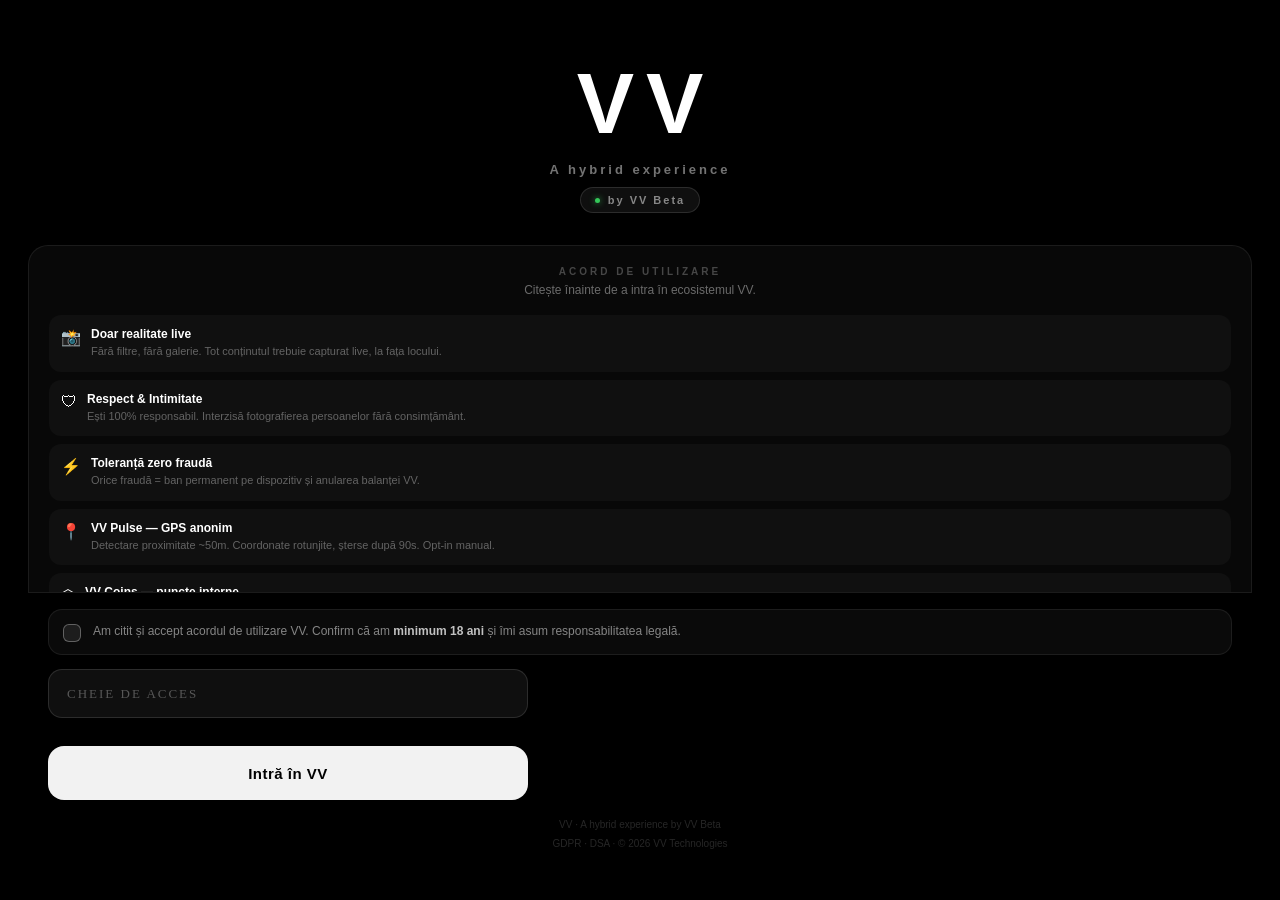
==== commit 9da4fda8: "feat: load vvscout.js in index.html before vv-pulse-app.js" ====
--- a/index.html
+++ b/index.html
@@ -1,1204 +1,1518 @@
-﻿<!DOCTYPE html>
-<html lang="ro">
-<head>
-    <meta charset="UTF-8">
-    <meta name="viewport" content="width=device-width, initial-scale=1.0, maximum-scale=1.0, user-scalable=no, viewport-fit=cover">
-    <meta name="screen-orientation" content="portrait">
-    <meta name="apple-mobile-web-app-capable" content="yes">
-    <meta name="mobile-web-app-capable" content="yes">
-    <meta name="apple-mobile-web-app-status-bar-style" content="black-translucent">
-    <meta name="theme-color" content="#050507">
-    <meta name="description" content="VV Pulse — Real-time field operations. Find missions, earn VV, stay anonymous.">
-    <link rel="manifest" href="manifest.json">
-    <meta name="apple-mobile-web-app-title" content="VV Pulse">
-    <title>VV Pulse</title>
-
-    <script src="https://www.gstatic.com/firebasejs/10.8.0/firebase-app-compat.js"></script>
-    <script src="https://www.gstatic.com/firebasejs/10.8.0/firebase-firestore-compat.js"></script>
-    <script src="https://www.gstatic.com/firebasejs/10.8.0/firebase-auth-compat.js"></script>
-    <script src="https://www.gstatic.com/firebasejs/10.8.0/firebase-storage-compat.js"></script>
-
-    <link rel="stylesheet" href="https://unpkg.com/leaflet@1.9.4/dist/leaflet.css" />
-    <script src="https://unpkg.com/leaflet@1.9.4/dist/leaflet.js"></script>
-    <link rel="stylesheet" href="https://unpkg.com/leaflet.markercluster@1.5.3/dist/MarkerCluster.css" />
-    <link rel="stylesheet" href="https://unpkg.com/leaflet.markercluster@1.5.3/dist/MarkerCluster.Default.css" />
-    <script src="https://unpkg.com/leaflet.markercluster@1.5.3/dist/leaflet.markercluster.js"></script>
-    <link rel="stylesheet" href="https://cdnjs.cloudflare.com/ajax/libs/font-awesome/6.0.0/css/all.min.css">
-    <link rel="stylesheet" href="vv-pulse-style.css">
-
-    <style>
-    /* ── SPLASH SCREEN NOU ── */
-    #splash-screen {
-        position: fixed;
-        inset: 0;
-        background: #000;
-        z-index: 999999;
-        display: flex;
-        flex-direction: column;
-        align-items: center;
-        overflow: hidden;
-        padding-top: max(60px, env(safe-area-inset-top, 40px));
-    }
-    .founder-dot {
-        display: inline-block;
-        width: 6px; height: 6px;
-        border-radius: 50%;
-        background: #fff;
-        border: 1px solid rgba(255,255,255,0.4);
-        box-shadow: 0 0 0 2px rgba(255,255,255,0.08), 0 0 8px rgba(255,255,255,0.15);
-        margin-left: 7px;
-        vertical-align: middle;
-        flex-shrink: 0;
-    }
-
-    /* Card fondator — sticlă mată, zero aur */
-    #vv-founder-card {
-        background: rgba(255,255,255,0.04);
-        backdrop-filter: blur(30px) saturate(1.2);
-        -webkit-backdrop-filter: blur(30px) saturate(1.2);
-        border: 1px solid rgba(255,255,255,0.09);
-        border-radius: 22px;
-        padding: 24px 22px;
-        margin-bottom: 16px;
-        position: relative;
-        overflow: hidden;
-    }
-    #vv-founder-card::before {
-        content: '';
-        position: absolute;
-        top: 0; left: 15%; right: 15%;
-        height: 1px;
-        background: linear-gradient(90deg, transparent, rgba(255,255,255,0.12), transparent);
-    }
-
-    .founder-id-label {
-        font-size: 9px;
-        color: rgba(255,255,255,0.22);
-        letter-spacing: 2.5px;
-        font-weight: 700;
-        margin-bottom: 4px;
-        text-transform: uppercase;
-    }
-
-    .founder-id-value {
-        font-family: 'Courier New', monospace;
-        font-size: 14px;
-        font-weight: 600;
-        color: rgba(255,255,255,0.55);
-        letter-spacing: 1px;
-        margin-bottom: 14px;
-    }
-
-    .founder-save-btn {
-        width: 36px; height: 36px;
-        background: rgba(255,255,255,0.06);
-        border: 1px solid rgba(255,255,255,0.1);
-        border-radius: 10px;
-        display: flex; align-items: center; justify-content: center;
-        cursor: pointer;
-        color: rgba(255,255,255,0.45);
-        font-size: 14px;
-        transition: all 0.2s;
-        -webkit-tap-highlight-color: transparent;
-    }
-    .founder-save-btn:active {
-        background: rgba(255,255,255,0.1);
-        transform: scale(0.94);
-    }
-
-    /* Overlay save card */
-    #vv-founder-save-overlay {
-        position: fixed; inset: 0;
-        background: #000;
-        z-index: 999999;
-        display: none;
-        flex-direction: column;
-        align-items: center;
-        justify-content: center;
-        padding: 24px;
-        gap: 16px;
-    }
-    #vv-founder-save-overlay.show { display: flex; }
-    #founder-save-img {
-        display: none;
-        width: 100%; max-width: 320px;
-        border-radius: 20px;
-        -webkit-user-select: none; user-select: none;
-    }
-    .fsov-msg {
-        font-size: 13px;
-        color: rgba(255,255,255,0.4);
-        text-align: center;
-        line-height: 1.7;
-        max-width: 260px;
-    }
-    .fsov-msg strong {
-        color: rgba(255,255,255,0.75);
-        display: block;
-        font-size: 15px;
-        margin-bottom: 5px;
-    }
-    .fsov-close {
-        padding: 11px 32px;
-        background: transparent;
-        border: 1px solid rgba(255,255,255,0.1);
-        border-radius: 12px;
-        color: rgba(255,255,255,0.3);
-        font-size: 12px;
-        cursor: pointer;
-        font-family: inherit;
-        display: none;
-        min-height: 44px;
-        -webkit-tap-highlight-color: transparent;
-    }
-    .fsov-spinner {
-        width: 36px; height: 36px;
-        border: 1.5px solid rgba(255,255,255,0.1);
-        border-top-color: rgba(255,255,255,0.6);
-        border-radius: 50%;
-        animation: spin .7s linear infinite;
-    }
-    @keyframes spin { to { transform: rotate(360deg); } }
-
-    /* VVeil consent modal */
-    #vveil-consent {
-        display: none;
-        position: fixed; inset: 0;
-        z-index: 999998;
-        background: rgba(0,0,0,0.7);
-        backdrop-filter: blur(12px);
-        -webkit-backdrop-filter: blur(12px);
-        align-items: flex-end;
-        justify-content: center;
-    }
-    #vveil-consent.show { display: flex; }
-    .vveil-box {
-        width: 100%; max-width: 430px;
-        background: rgba(14,14,18,0.98);
-        border: 1px solid rgba(255,255,255,0.09);
-        border-radius: 26px 26px 0 0;
-        padding: 28px 22px calc(28px + env(safe-area-inset-bottom, 0px));
-        animation: slideUp .35s cubic-bezier(0.16,1,0.3,1);
-    }
-    .vveil-handle {
-        width: 32px; height: 3px;
-        background: rgba(255,255,255,0.12);
-        border-radius: 2px;
-        margin: 0 auto 22px;
-    }
-    .vveil-option {
-        display: flex; align-items: flex-start; gap: 14px;
-        padding: 14px 16px;
-        background: rgba(255,255,255,0.03);
-        border: 1px solid rgba(255,255,255,0.07);
-        border-radius: 14px;
-        margin-bottom: 8px;
-        cursor: pointer;
-        transition: background .15s;
-        -webkit-tap-highlight-color: transparent;
-    }
-    .vveil-option:active { background: rgba(255,255,255,0.06); }
-    .vveil-option-icon {
-        width: 36px; height: 36px;
-        background: rgba(255,255,255,0.05);
-        border-radius: 10px;
-        display: flex; align-items: center; justify-content: center;
-        font-size: 16px; flex-shrink: 0;
-    }
-    .vveil-option-text { flex: 1; }
-    .vveil-option-title {
-        font-size: 13px; font-weight: 700; color: #fff;
-        margin-bottom: 3px;
-    }
-    .vveil-option-desc {
-        font-size: 11px; color: rgba(255,255,255,0.35); line-height: 1.5;
-    }
-
-    /* Buton raport fake */
-    .btn-report-fake {
-        width: 100%; padding: 11px;
-        background: transparent;
-        border: 1px solid rgba(255,59,48,0.15);
-        border-radius: 10px;
-        color: rgba(255,59,48,0.55);
-        font-size: 11px; font-weight: 700;
-        cursor: pointer; font-family: inherit;
-        letter-spacing: .5px;
-        min-height: 40px;
-        margin-top: 6px;
-        -webkit-tap-highlight-color: transparent;
-    }
-    </style>
-</head>
-<body>
-
-<!-- ========== SPLASH SCREEN ========== -->
-<div id="splash-screen">
-
-    <!-- ── HERO SECTION ── -->
-    <div style="flex:1;display:flex;flex-direction:column;align-items:center;justify-content:center;padding:0 0 32px;">
-
-        <!-- Logo VV principal -->
-        <div style="position:relative;margin-bottom:16px;">
-            <!-- Glow subtil în spate -->
-            <div style="position:absolute;top:50%;left:50%;transform:translate(-50%,-50%);width:120px;height:120px;background:radial-gradient(circle,rgba(255,255,255,0.06) 0%,transparent 70%);border-radius:50%;pointer-events:none;"></div>
-            <div style="font-size:86px;font-weight:900;color:#fff;letter-spacing:12px;padding-left:12px;line-height:1;font-family:-apple-system,BlinkMacSystemFont,'SF Pro Display',sans-serif;">VV</div>
-        </div>
-
-        <!-- Tagline principal -->
-        <div style="font-size:13px;font-weight:600;color:rgba(255,255,255,0.45);letter-spacing:3px;text-transform:uppercase;margin-bottom:10px;">A hybrid experience</div>
-
-        <!-- VV Beta byline -->
-        <div style="display:inline-flex;align-items:center;gap:8px;padding:6px 14px;background:rgba(255,255,255,0.06);border:0.5px solid rgba(255,255,255,0.12);border-radius:20px;">
-            <div style="width:5px;height:5px;border-radius:50%;background:#34c759;box-shadow:0 0 6px rgba(52,199,89,0.8);"></div>
-            <span style="font-size:11px;font-weight:700;color:rgba(255,255,255,0.5);letter-spacing:2px;">by VV Beta</span>
-        </div>
-    </div>
-
-    <!-- ── ACORD DE UTILIZARE — compact, scrollabil ── -->
-    <div style="
-        width:100%;
-        background:rgba(255,255,255,0.03);
-        border:0.5px solid rgba(255,255,255,0.08);
-        border-radius:20px 20px 0 0;
-        padding:20px 20px 0;
-        max-height:42vh;
-        overflow-y:auto;
-        -webkit-overflow-scrolling:touch;
-        scrollbar-width:none;
-    ">
-        <!-- Header acord -->
-        <div style="text-align:center;margin-bottom:16px;">
-            <div style="font-size:10px;font-weight:700;color:rgba(255,255,255,0.25);letter-spacing:3px;margin-bottom:4px;">ACORD DE UTILIZARE</div>
-            <div style="font-size:12px;color:rgba(255,255,255,0.4);line-height:1.5;">Citește înainte de a intra în ecosistemul VV.</div>
-        </div>
-
-        <!-- Articole — compact -->
-        <div style="display:flex;flex-direction:column;gap:8px;margin-bottom:16px;">
-
-            <div style="display:flex;gap:10px;padding:12px;background:rgba(255,255,255,0.03);border-radius:12px;">
-                <div style="font-size:16px;flex-shrink:0;margin-top:1px;">📸</div>
-                <div><div style="font-size:12px;font-weight:700;color:#fff;margin-bottom:2px;">Doar realitate live</div><div style="font-size:11px;color:rgba(255,255,255,0.35);line-height:1.5;">Fără filtre, fără galerie. Tot conținutul trebuie capturat live, la fața locului.</div></div>
-            </div>
-
-            <div style="display:flex;gap:10px;padding:12px;background:rgba(255,255,255,0.03);border-radius:12px;">
-                <div style="font-size:16px;flex-shrink:0;margin-top:1px;">🛡</div>
-                <div><div style="font-size:12px;font-weight:700;color:#fff;margin-bottom:2px;">Respect & Intimitate</div><div style="font-size:11px;color:rgba(255,255,255,0.35);line-height:1.5;">Ești 100% responsabil. Interzisă fotografierea persoanelor fără consimțământ.</div></div>
-            </div>
-
-            <div style="display:flex;gap:10px;padding:12px;background:rgba(255,255,255,0.03);border-radius:12px;">
-                <div style="font-size:16px;flex-shrink:0;margin-top:1px;">⚡</div>
-                <div><div style="font-size:12px;font-weight:700;color:#fff;margin-bottom:2px;">Toleranță zero fraudă</div><div style="font-size:11px;color:rgba(255,255,255,0.35);line-height:1.5;">Orice fraudă = ban permanent pe dispozitiv și anularea balanței VV.</div></div>
-            </div>
-
-            <div style="display:flex;gap:10px;padding:12px;background:rgba(255,255,255,0.03);border-radius:12px;">
-                <div style="font-size:16px;flex-shrink:0;margin-top:1px;">📍</div>
-                <div><div style="font-size:12px;font-weight:700;color:#fff;margin-bottom:2px;">VV Pulse — GPS anonim</div><div style="font-size:11px;color:rgba(255,255,255,0.35);line-height:1.5;">Detectare proximitate ~50m. Coordonate rotunjite, șterse după 90s. Opt-in manual.</div></div>
-            </div>
-
-            <div style="display:flex;gap:10px;padding:12px;background:rgba(255,255,255,0.03);border-radius:12px;">
-                <div style="font-size:16px;flex-shrink:0;margin-top:1px;">⬡</div>
-                <div><div style="font-size:12px;font-weight:700;color:#fff;margin-bottom:2px;">VV Coins — puncte interne</div><div style="font-size:11px;color:rgba(255,255,255,0.35);line-height:1.5;">Nu sunt monedă electronică. Sistem de loialitate intern, exclusiv Beta.</div></div>
-            </div>
-
-            <div style="display:flex;gap:10px;padding:12px;background:rgba(255,255,255,0.03);border-radius:12px;">
-                <div style="font-size:16px;flex-shrink:0;margin-top:1px;">🔞</div>
-                <div><div style="font-size:12px;font-weight:700;color:#fff;margin-bottom:2px;">Vârsta minimă 18 ani</div><div style="font-size:11px;color:rgba(255,255,255,0.35);line-height:1.5;">Prin continuare confirmi că ai minimum 18 ani. VV Charter Art. 8.</div></div>
-            </div>
-
-            <div style="display:flex;gap:10px;padding:12px;background:rgba(255,255,255,0.03);border-radius:12px;">
-                <div style="font-size:16px;flex-shrink:0;margin-top:1px;">⚖️</div>
-                <div><div style="font-size:12px;font-weight:700;color:#fff;margin-bottom:2px;">GDPR & DSA</div><div style="font-size:11px;color:rgba(255,255,255,0.35);line-height:1.5;">Conform Reg. UE 679/2016 și DSA. VVTeam — intermediar tehnic (Safe Harbor).</div></div>
-            </div>
-        </div>
-
-        <!-- Gradient fade bottom -->
-        <div style="height:24px;background:linear-gradient(transparent,rgba(0,0,0,0.8));margin:0 -20px;pointer-events:none;"></div>
-    </div>
-
-    <!-- ── ACTIUNI — checkbox + cheie + buton ── -->
-    <div style="width:100%;background:#000;padding:16px 20px calc(16px + env(safe-area-inset-bottom,0px));">
-
-        <!-- Checkbox acord -->
-        <label style="display:flex;align-items:flex-start;gap:12px;margin-bottom:14px;cursor:pointer;padding:12px 14px;background:rgba(255,255,255,0.04);border:0.5px solid rgba(255,255,255,0.08);border-radius:14px;">
-            <input type="checkbox" id="tc-checkbox" class="custom-checkbox" style="margin-top:2px;flex-shrink:0;width:18px;height:18px;accent-color:#fff;cursor:pointer;">
-            <span style="font-size:12px;color:rgba(255,255,255,0.5);line-height:1.6;">Am citit și accept acordul de utilizare VV. Confirm că am <strong style="color:rgba(255,255,255,0.75);">minimum 18 ani</strong> și îmi asum responsabilitatea legală.</span>
-        </label>
-
-        <!-- Input cheie -->
-        <div style="position:relative;margin-bottom:12px;">
-            <input type="text" class="key-input" id="access-key"
-                placeholder="CHEIE DE ACCES"
-                style="width:100%;background:rgba(255,255,255,0.06);border:0.5px solid rgba(255,255,255,0.12);border-radius:14px;padding:15px 18px;color:#fff;font-size:15px;font-family:-apple-system,monospace;letter-spacing:2px;outline:none;-webkit-appearance:none;text-transform:uppercase;">
-        </div>
-
-        <!-- Buton principal -->
-        <button class="btn-main" id="btn-accept"
-            onclick="try{startBootSequence();}catch(e){document.getElementById('key-error-msg-fallback').textContent='Eroare: '+e.message;document.getElementById('key-error-msg-fallback').style.display='block';}"
-            style="width:100%;padding:17px;background:rgba(255,255,255,0.95);color:#000;border:none;border-radius:16px;font-size:15px;font-weight:800;letter-spacing:0.5px;cursor:pointer;font-family:-apple-system,sans-serif;min-height:54px;-webkit-appearance:none;transition:opacity .15s;">
-            Intră în VV
-        </button>
-
-        <div id="key-error-msg-fallback" style="display:none;color:#ff3b30;font-size:12px;text-align:center;margin-top:10px;padding:10px;background:rgba(255,59,48,0.08);border:0.5px solid rgba(255,59,48,0.2);border-radius:10px;"></div>
-
-        <!-- Legal footer -->
-        <div style="text-align:center;margin-top:14px;">
-            <span style="font-size:10px;color:rgba(255,255,255,0.15);line-height:1.6;">VV · A hybrid experience by VV Beta<br>GDPR · DSA · © 2026 VV Technologies</span>
-        </div>
-    </div>
-
-</div>
-
-<!-- ========== ALIAS SCREEN ========== -->
-<div id="alias-screen" style="display:none;">
-    <div class="vv-massive-logo" style="font-size:60px;margin-bottom:12px;">VV</div>
-    <div class="splash-title">CREARE IDENTITATE INSIDER</div>
-    <input type="text" class="key-input" id="user-alias-input" placeholder="NUMELE DE COD" style="margin-bottom:20px;">
-    <button class="btn-main" onclick="confirmAlias()">CONFIRMĂ IDENTITATEA INSIDER</button>
-</div>
-
-<!-- ========== TUTORIAL SCREEN ========== -->
-<div id="tutorial-screen" style="display:none;">
-    <div class="tutorial-card active" id="tut-1">
-        <i class="fas fa-satellite-dish tut-icon"></i>
-        <h2>Radarul și Harta</h2>
-        <p>Harta urbană îți arată poziția exactă în timp real. Activează Radarul pentru a scana zona și a vedea contractele active.</p>
-        <button class="btn-main" onclick="nextTutorial(2)">Continuă</button>
-    </div>
-    <div class="tutorial-card" id="tut-2">
-        <i class="fas fa-crosshairs tut-icon"></i>
-        <h2>Bursa de Contracte</h2>
-        <p>Caută o adresă sau apasă pe hartă pentru a lansa un contract cu recompensă VV. Sau deschide lista de misiuni și fii primul care acceptă.</p>
-        <button class="btn-main" onclick="nextTutorial(3)">Continuă</button>
-    </div>
-    <div class="tutorial-card" id="tut-3">
-        <i class="fas fa-camera tut-icon"></i>
-        <h2>Camera VV PROOF</h2>
-        <p>Galeria foto este blocată. Singurul mod de a trimite dovezi este camera VV, care aplică automat un watermark securizat cu data și ora exactă.</p>
-        <button class="btn-main" onclick="nextTutorial(4)">Continuă</button>
-    </div>
-    <div class="tutorial-card" id="tut-4">
-        <i class="fas fa-wallet tut-icon"></i>
-        <h2>VV Coins</h2>
-        <p>Fiecare misiune aprobată adaugă VV Coins în contul tău. Acumulează VV pentru a debloca ONYX sau pentru conversie la lansarea oficială.</p>
-        <button class="btn-main" onclick="finishTutorial()">ÎNCEPE MISIUNEA</button>
-    </div>
-</div>
-
-<!-- ========== APP CONTAINER ========== -->
-<div id="app-container" style="display:none;">
-
-    <!-- MAP VIEW -->
-    <div id="map-view">
-        <div id="map"></div>
-        <div class="stealth-hud">
-            <div class="hud-left">
-                <div class="glass-pill">
-                    <div class="vv-dot"></div>
-                    <span style="color:rgba(255,255,255,0.5);">VV</span> BETA
-                </div>
-            </div>
-            <div class="hud-right">
-                <div class="glass-pill" id="hud-balance">— VV</div>
-            </div>
-        </div>
-
-        <div class="vv-search-container" id="vv-search-container">
-            <div class="vv-search-bar">
-                <i class="fas fa-search vv-search-icon"></i>
-                <input type="text" class="vv-search-input" id="vv-search-input" placeholder="Caută o adresă sau locație..." autocomplete="off" autocorrect="off" spellcheck="false">
-                <button class="vv-search-clear" id="vv-search-clear" onclick="clearSearch()">
-                    <i class="fas fa-times"></i>
-                </button>
-            </div>
-            <div class="vv-search-results" id="vv-search-results"></div>
-            <div class="vv-search-loading" id="vv-search-loading">SE CAUTĂ...</div>
-        </div>
-
-        <!-- INSIDER SEARCH OVERLAY -->
-        <div id="insider-search-bar" style="display:none;position:fixed;inset:0;z-index:9000;justify-content:center;align-items:center;">
-            <div style="position:absolute;inset:0;background:rgba(0,0,0,0.5);backdrop-filter:blur(8px);-webkit-backdrop-filter:blur(8px);"></div>
-            <div style="position:relative;z-index:1;background:rgba(8,8,14,0.97);backdrop-filter:blur(30px);-webkit-backdrop-filter:blur(30px);border:1px solid rgba(255,255,255,0.1);border-radius:28px;padding:40px 32px 32px;width:85%;max-width:320px;text-align:center;box-shadow:0 24px 60px rgba(0,0,0,0.7);">
-                <div style="position:relative;width:80px;height:80px;margin:0 auto 24px;">
-                    <div style="position:absolute;inset:0;border-radius:50%;background:rgba(255,255,255,0.04);animation:radarPulse1 2s infinite;"></div>
-                    <div style="position:absolute;inset:10px;border-radius:50%;background:rgba(255,255,255,0.06);animation:radarPulse2 2s infinite .3s;"></div>
-                    <div style="position:absolute;inset:20px;border-radius:50%;background:rgba(255,255,255,0.08);animation:radarPulse3 2s infinite .6s;"></div>
-                    <div style="position:absolute;inset:28px;border-radius:50%;background:rgba(255,255,255,0.9);display:flex;align-items:center;justify-content:center;box-shadow:0 0 20px rgba(255,255,255,0.3);">
-                        <i class="fas fa-satellite-dish" style="font-size:12px;color:#000;"></i>
-                    </div>
-                </div>
-                <div id="insider-search-text" style="font-size:15px;font-weight:900;color:#fff;letter-spacing:1px;margin-bottom:8px;text-transform:uppercase;">SE CAUTĂ INSIDER...</div>
-                <div id="insider-count-text" style="font-size:12px;color:rgba(255,255,255,0.4);margin-bottom:24px;">Se scanează rețeaua...</div>
-                <div style="background:rgba(255,255,255,0.06);border-radius:10px;height:3px;overflow:hidden;margin-bottom:20px;">
-                    <div style="height:100%;border-radius:10px;background:linear-gradient(90deg,transparent,rgba(255,255,255,0.6),transparent);background-size:200% 100%;animation:shimmer 1.2s infinite;width:100%;"></div>
-                </div>
-                <div style="display:flex;justify-content:space-between;align-items:center;">
-                    <div style="display:flex;align-items:center;gap:8px;">
-                        <div style="width:6px;height:6px;background:#34c759;border-radius:50%;box-shadow:0 0 6px #34c759;animation:pulseDot 1.5s infinite;"></div>
-                        <span style="font-size:11px;color:rgba(255,255,255,0.35);letter-spacing:1px;">VV NETWORK</span>
-                    </div>
-                    <span id="insider-reward-text" style="font-size:13px;color:#fff;font-weight:900;">— VV</span>
-                </div>
-                <div onclick="cancelFromSearchOverlay();" style="margin-top:20px;padding:12px;background:rgba(255,255,255,0.04);border:1px solid rgba(255,255,255,0.08);border-radius:12px;font-size:12px;color:rgba(255,255,255,0.3);cursor:pointer;font-weight:600;letter-spacing:1px;">ANULEAZĂ</div>
-            </div>
-        </div>
-
-        <div class="action-sidebar" id="action-hub">
-            <div class="fab-btn fab-mission-launch" onclick="openMissionsList()"><i class="fas fa-list-ul"></i></div>
-            <div class="fab-btn" onclick="openInbox()">
-                <i class="fas fa-envelope"></i>
-                <div class="inbox-badge" id="inbox-badge" style="display:none;">0</div>
-            </div>
-            <div class="fab-btn fab-cam" onclick="handleCameraOpen()"><i class="fas fa-camera"></i></div>
-        </div>
-    </div>
-
-    <!-- PROFILE VIEW -->
-    <div id="profile-screen" style="display:none;">
-        <div class="profile-header">
-            <div class="profile-title" id="profile-main-name" style="display:flex;align-items:center;">INSIDER</div>
-            <div class="settings-icon" onclick="openSettings()"><i class="fas fa-fingerprint"></i></div>
-        </div>
-
-        <!-- HERO CARD balanta -->
-        <div style="background:rgba(255,255,255,0.04);backdrop-filter:blur(30px);-webkit-backdrop-filter:blur(30px);border:1px solid rgba(255,255,255,0.08);border-radius:24px;padding:32px 24px;margin-bottom:16px;text-align:center;position:relative;overflow:hidden;">
-            <div style="position:absolute;top:-30px;left:50%;transform:translateX(-50%);width:200px;height:200px;background:radial-gradient(circle,rgba(255,255,255,0.04) 0%,transparent 70%);border-radius:50%;pointer-events:none;"></div>
-            <div style="font-size:11px;color:rgba(255,255,255,0.25);letter-spacing:4px;margin-bottom:16px;font-weight:700;">VV COINS</div>
-            <div style="font-size:56px;font-weight:900;color:#fff;line-height:1;margin-bottom:6px;"><span id="profile-vv-val">—</span></div>
-            <div style="font-size:13px;color:rgba(255,255,255,0.3);font-weight:600;letter-spacing:2px;">VV</div>
-            <span id="profile-lei-val" style="display:none;">—</span>
-        </div>
-
-        <!-- FOUNDER CARD — injectat dinamic de JS când isFounder=true -->
-        <!-- #vv-founder-card se inserează aici -->
-
-        <!-- INTELLIGENCE INBOX -->
-        <div style="background:rgba(10,132,255,0.05);border:1px solid rgba(10,132,255,0.15);border-radius:20px;padding:18px 20px;margin-bottom:16px;cursor:pointer;position:relative;overflow:hidden;" onclick="openInbox()">
-            <div style="position:absolute;top:0;left:15%;right:15%;height:2px;background:linear-gradient(90deg,transparent,#0A84FF,transparent);"></div>
-            <div style="display:flex;justify-content:space-between;align-items:center;margin-bottom:14px;">
-                <div style="display:flex;align-items:center;gap:8px;">
-                    <div style="width:32px;height:32px;background:rgba(10,132,255,0.15);border:1px solid rgba(10,132,255,0.25);border-radius:10px;display:flex;align-items:center;justify-content:center;">
-                        <i class="fas fa-satellite-dish" style="color:#0A84FF;font-size:13px;"></i>
-                    </div>
-                    <div>
-                        <div style="font-size:13px;font-weight:800;color:#fff;letter-spacing:.5px;">INTELLIGENCE INBOX</div>
-                        <div style="font-size:10px;color:rgba(10,132,255,0.6);letter-spacing:1px;">MESAJE VV SISTEM</div>
-                    </div>
-                </div>
-                <div style="display:flex;align-items:center;gap:8px;">
-                    <div id="intel-inbox-badge" style="display:none;background:#ff3b30;color:#fff;font-size:10px;font-weight:800;min-width:20px;height:20px;border-radius:10px;align-items:center;justify-content:center;padding:0 6px;"></div>
-                    <i class="fas fa-chevron-right" style="color:rgba(10,132,255,0.4);font-size:12px;"></i>
-                </div>
-            </div>
-            <div id="intel-inbox-preview">
-                <div style="color:rgba(255,255,255,0.25);font-size:12px;text-align:center;padding:10px;">Niciun mesaj primit încă.</div>
-            </div>
-        </div>
-
-        <!-- ONYX PROGRESS -->
-        <div id="onyx-progress-card" style="background:linear-gradient(135deg,rgba(212,175,55,0.06) 0%,rgba(212,175,55,0.02) 100%);border:1px solid rgba(212,175,55,0.2);border-radius:18px;padding:20px;margin-bottom:16px;">
-            <div style="display:flex;justify-content:space-between;align-items:center;margin-bottom:14px;">
-                <div style="display:flex;align-items:center;gap:8px;">
-                    <i class="fas fa-gem" style="color:#D4AF37;font-size:14px;"></i>
-                    <span style="font-size:13px;font-weight:800;color:#D4AF37;letter-spacing:1px;">ONYX GRATUIT</span>
-                </div>
-                <span id="onyx-progress-label" style="font-size:11px;color:rgba(255,255,255,0.4);font-weight:600;">— / 500 VV</span>
-            </div>
-            <div style="background:rgba(255,255,255,0.06);border-radius:10px;height:8px;margin-bottom:12px;overflow:hidden;">
-                <div id="onyx-progress-bar" style="height:100%;border-radius:10px;background:linear-gradient(90deg,#D4AF37,#fff3a0);width:0%;transition:width .8s cubic-bezier(0.16,1,0.3,1);box-shadow:0 0 8px rgba(212,175,55,0.4);"></div>
-            </div>
-            <div style="display:flex;flex-direction:column;gap:6px;">
-                <div id="milestone-500" style="display:flex;justify-content:space-between;align-items:center;">
-                    <span style="font-size:11px;color:rgba(255,255,255,0.45);">⬡ 500 VV → <strong style="color:rgba(255,255,255,0.7);">1 lună ONYX</strong></span>
-                    <span id="check-500" style="font-size:11px;color:rgba(212,175,55,0.4);">—</span>
-                </div>
-                <div id="milestone-1000" style="display:flex;justify-content:space-between;align-items:center;">
-                    <span style="font-size:11px;color:rgba(255,255,255,0.45);">⬡ 1000 VV → <strong style="color:rgba(255,255,255,0.7);">2 luni ONYX</strong></span>
-                    <span id="check-1000" style="font-size:11px;color:rgba(212,175,55,0.4);">—</span>
-                </div>
-                <div id="milestone-1500" style="display:flex;justify-content:space-between;align-items:center;">
-                    <span style="font-size:11px;color:rgba(255,255,255,0.45);">⬡ 1500 VV → <strong style="color:rgba(255,255,255,0.7);">3 luni ONYX</strong></span>
-                    <span id="check-1500" style="font-size:11px;color:rgba(212,175,55,0.4);">—</span>
-                </div>
-            </div>
-            <div style="margin-top:14px;padding:12px;background:rgba(255,255,255,0.03);border:1px solid rgba(255,255,255,0.06);border-radius:10px;">
-                <p style="font-size:11px;color:rgba(255,255,255,0.3);line-height:1.6;text-align:center;">⚠️ VV Coins <strong style="color:rgba(255,255,255,0.5);">nu se convertesc în bani</strong>. Sunt folosiți exclusiv pentru recompense în platformă. La VV 1.0 pot fi folosiți pentru abonamente gratuite ONYX.</p>
-            </div>
-        </div>
-
-        <!-- 4 BUTOANE PREMIUM -->
-        <div style="background:rgba(255,255,255,0.04);border:1px solid rgba(255,255,255,0.08);border-radius:20px;overflow:hidden;margin-bottom:16px;">
-            <div onclick="openModal('modal-leaderboard')" style="display:flex;align-items:center;gap:14px;padding:16px 20px;border-bottom:1px solid rgba(255,255,255,0.05);cursor:pointer;">
-                <div style="width:32px;height:32px;background:rgba(255,149,0,0.15);border-radius:8px;display:flex;align-items:center;justify-content:center;"><i class="fas fa-trophy" style="color:#ff9500;font-size:13px;"></i></div>
-                <div style="flex:1;"><div style="font-size:14px;font-weight:700;color:#fff;">Top Insideri</div><div style="font-size:11px;color:rgba(255,255,255,0.35);">Clasamentul rețelei VV</div></div>
-                <i class="fas fa-chevron-right" style="color:rgba(255,255,255,0.15);font-size:12px;"></i>
-            </div>
-            <div onclick="openModal('modal-invites')" style="display:flex;align-items:center;gap:14px;padding:16px 20px;border-bottom:1px solid rgba(255,255,255,0.05);cursor:pointer;">
-                <div style="width:32px;height:32px;background:rgba(52,199,89,0.15);border-radius:8px;display:flex;align-items:center;justify-content:center;"><i class="fas fa-user-plus" style="color:#34c759;font-size:13px;"></i></div>
-                <div style="flex:1;"><div style="font-size:14px;font-weight:700;color:#fff;">Invită Prieteni</div><div style="font-size:11px;color:rgba(255,255,255,0.35);">3 chei exclusive de acces</div></div>
-                <i class="fas fa-chevron-right" style="color:rgba(255,255,255,0.15);font-size:12px;"></i>
-            </div>
-            <div onclick="openModal('modal-future')" style="display:flex;align-items:center;gap:14px;padding:16px 20px;border-bottom:1px solid rgba(255,255,255,0.05);cursor:pointer;">
-                <div style="width:32px;height:32px;background:rgba(10,132,255,0.15);border-radius:8px;display:flex;align-items:center;justify-content:center;"><i class="fas fa-city" style="color:#0A84FF;font-size:13px;"></i></div>
-                <div style="flex:1;"><div style="font-size:14px;font-weight:700;color:#fff;">VV 1.0 — Coming Soon</div><div style="font-size:11px;color:rgba(255,255,255,0.35);">Abonamente & Orașe noi</div></div>
-                <i class="fas fa-chevron-right" style="color:rgba(255,255,255,0.15);font-size:12px;"></i>
-            </div>
-            <div onclick="openModal('modal-support-career');setTimeout(function(){var ta=document.getElementById('support-msg-input');if(ta)ta.value='';},50);" style="display:flex;align-items:center;gap:14px;padding:16px 20px;cursor:pointer;">
-                <div style="width:32px;height:32px;background:rgba(255,59,48,0.12);border-radius:8px;display:flex;align-items:center;justify-content:center;"><i class="fas fa-headset" style="color:#ff3b30;font-size:13px;"></i></div>
-                <div style="flex:1;"><div style="font-size:14px;font-weight:700;color:#fff;">Suport & Carieră</div><div style="font-size:11px;color:rgba(255,255,255,0.35);">Ajutor & Join the Elite</div></div>
-                <i class="fas fa-chevron-right" style="color:rgba(255,255,255,0.15);font-size:12px;"></i>
-            </div>
-        </div>
-
-        <!-- VVhi CORE WIDGET -->
-        <div style="background:rgba(255,255,255,0.04);border:1px solid rgba(255,255,255,0.08);border-radius:18px;padding:16px 20px;margin-bottom:16px;" id="vvhi-core-widget">
-            <div style="font-size:9px;color:rgba(255,255,255,0.25);letter-spacing:3px;font-weight:700;margin-bottom:6px;">VVhi CORE</div>
-            <div style="font-size:12px;color:rgba(255,255,255,0.3);">Se încarcă...</div>
-        </div>
-
-        <!-- PULSE ECHO — Istoricul intersectiilor -->
-        <div style="background:rgba(10,132,255,0.04);border:1px solid rgba(10,132,255,0.12);border-radius:18px;padding:16px 20px;margin-bottom:16px;">
-            <div style="display:flex;justify-content:space-between;align-items:center;margin-bottom:12px;">
-                <div style="font-size:9px;color:rgba(10,132,255,0.6);letter-spacing:3px;font-weight:700;">PULSE ECHO · INTERSECȚII</div>
-                <div style="font-size:10px;color:rgba(255,255,255,0.2);">Local</div>
-            </div>
-            <div id="pulse-echo-list">
-                <div style="font-size:12px;color:rgba(255,255,255,0.25);text-align:center;padding:10px;">Nicio intersecție înregistrată.</div>
-            </div>
-        </div>
-
-        <!-- BON DIGITAL — ISTORIC TRANZACTII -->
-        <div style="background:rgba(52,199,89,0.04);border:1px solid rgba(52,199,89,0.12);border-radius:18px;padding:16px 20px;margin-bottom:16px;">
-            <div style="display:flex;justify-content:space-between;align-items:center;margin-bottom:12px;">
-                <div style="font-size:9px;color:rgba(52,199,89,0.6);letter-spacing:3px;font-weight:700;">BON DIGITAL · ISTORIC</div>
-                <div style="font-size:10px;color:rgba(255,255,255,0.2);">90 zile · GDPR</div>
-            </div>
-            <div id="user-transactions-list">
-                <div style="font-size:12px;color:rgba(255,255,255,0.25);text-align:center;padding:10px;">Se încarcă...</div>
-            </div>
-        </div>
-
-        <div style="text-align:center;padding-bottom:10px;">
-            <span style="font-size:11px;color:rgba(255,255,255,0.15);letter-spacing:1px;">© VV Technologies 2026</span>
-        </div>
-    </div>
-</div>
-
-<!-- ========== DOCK ========== -->
-<div class="stealth-dock" id="main-dock" style="display:none;">
-    <div class="dock-icon active" id="tab-map" onclick="switchTab('map')"><i class="fas fa-map"></i></div>
-    <!-- NEXUS — buton central dominant -->
-    <div id="nexus-dock-btn" onclick="openNexus()" style="
-        width:58px;height:58px;border-radius:50%;
-        background:rgba(255,255,255,0.95);
-        display:flex;align-items:center;justify-content:center;
-        flex-direction:column;gap:2px;
-        cursor:pointer;
-        box-shadow:0 0 0 6px rgba(255,255,255,0.08),0 8px 24px rgba(0,0,0,0.5);
-        margin-top:-16px;
-        flex-shrink:0;
-        -webkit-tap-highlight-color:transparent;
-        transition:transform .15s,box-shadow .15s;
-    " ontouchstart="this.style.transform='scale(0.92)'" ontouchend="this.style.transform='scale(1)'">
-        <span style="font-size:20px;color:#000;line-height:1;">⬡</span>
-        <span style="font-size:7px;color:#000;font-weight:900;letter-spacing:1px;line-height:1;">MISIUNE</span>
-    </div>
-    <div class="dock-icon" id="tab-profile" onclick="switchTab('profile')"><i class="fas fa-user"></i></div>
-</div>
-
-<!-- ========== NEXUS MODAL ========== -->
-<div id="nexus-modal" style="display:none;position:fixed;inset:0;z-index:99990;background:rgba(0,0,0,0.85);backdrop-filter:blur(20px);-webkit-backdrop-filter:blur(20px);align-items:flex-end;justify-content:center;">
-    <div id="nexus-sheet" style="
-        width:100%;max-width:430px;
-        background:rgba(6,6,10,0.98);
-        border:1px solid rgba(255,255,255,0.1);
-        border-radius:28px 28px 0 0;
-        padding:24px 20px calc(28px + env(safe-area-inset-bottom,0px));
-        transform:translateY(100%);
-        transition:transform .4s cubic-bezier(0.16,1,0.3,1);
-    ">
-        <!-- Handle -->
-        <div style="width:36px;height:3px;background:rgba(255,255,255,0.15);border-radius:2px;margin:0 auto 20px;"></div>
-
-        <!-- Header -->
-        <div style="display:flex;align-items:center;gap:12px;margin-bottom:20px;">
-            <div style="width:40px;height:40px;background:rgba(255,255,255,0.06);border:1px solid rgba(255,255,255,0.1);border-radius:12px;display:flex;align-items:center;justify-content:center;font-size:18px;">⬡</div>
-            <div>
-                <div style="font-size:16px;font-weight:800;color:#fff;letter-spacing:.5px;">NEXUS</div>
-                <div id="nexus-status-label" style="font-size:11px;color:rgba(255,255,255,0.3);">Ce vrei să afli despre oraș?</div>
-            </div>
-            <div onclick="closeNexus()" style="margin-left:auto;width:32px;height:32px;background:rgba(255,255,255,0.06);border-radius:50%;display:flex;align-items:center;justify-content:center;cursor:pointer;color:rgba(255,255,255,0.4);font-size:14px;">✕</div>
-        </div>
-
-        <!-- Input + Voice -->
-        <div style="position:relative;margin-bottom:14px;">
-            <textarea id="nexus-input" placeholder="Ex: E coadă la Kaufland? Terenul de fotbal e liber? Cum e zona Lipscani acum?" style="
-                width:100%;min-height:80px;
-                background:rgba(255,255,255,0.05);
-                border:1px solid rgba(255,255,255,0.1);
-                border-radius:16px;
-                padding:14px 50px 14px 16px;
-                color:#fff;font-size:14px;
-                font-family:inherit;outline:none;
-                resize:none;line-height:1.6;
-                -webkit-appearance:none;
-            " oninput="nexusInputChange(this)"></textarea>
-            <!-- Buton microfon -->
-            <div id="nexus-mic-btn" onclick="toggleVoiceInput()" style="
-                position:absolute;right:10px;top:10px;
-                width:34px;height:34px;
-                background:rgba(255,255,255,0.06);
-                border:1px solid rgba(255,255,255,0.1);
-                border-radius:10px;
-                display:flex;align-items:center;justify-content:center;
-                cursor:pointer;font-size:15px;
-                -webkit-tap-highlight-color:transparent;
-                transition:all .2s;
-            " title="Vorbește cu Nexus">🎙</div>
-        </div>
-        <!-- Status voice -->
-        <div id="nexus-voice-status" style="display:none;font-size:11px;color:rgba(255,59,48,0.7);text-align:center;margin-bottom:10px;letter-spacing:1px;font-weight:600;">● ASCULTĂ...</div>
-
-        <!-- GPS status -->
-        <div id="nexus-gps-row" style="display:flex;align-items:center;gap:8px;padding:10px 14px;background:rgba(255,255,255,0.03);border:1px solid rgba(255,255,255,0.06);border-radius:12px;margin-bottom:14px;">
-            <div id="nexus-gps-dot" style="width:7px;height:7px;border-radius:50%;background:rgba(255,255,255,0.2);flex-shrink:0;"></div>
-            <div id="nexus-gps-text" style="font-size:11px;color:rgba(255,255,255,0.3);">GPS se activează când trimiți</div>
-        </div>
-
-        <!-- Sugestii rapide -->
-        <div style="display:flex;gap:8px;overflow-x:auto;margin-bottom:16px;padding-bottom:2px;scrollbar-width:none;" id="nexus-suggestions">
-            <div onclick="nexusSuggest(this.textContent)" style="flex-shrink:0;padding:8px 14px;background:rgba(255,255,255,0.04);border:1px solid rgba(255,255,255,0.08);border-radius:20px;font-size:11px;color:rgba(255,255,255,0.5);cursor:pointer;white-space:nowrap;">🏪 Supermarket aproape</div>
-            <div onclick="nexusSuggest(this.textContent)" style="flex-shrink:0;padding:8px 14px;background:rgba(255,255,255,0.04);border:1px solid rgba(255,255,255,0.08);border-radius:20px;font-size:11px;color:rgba(255,255,255,0.5);cursor:pointer;white-space:nowrap;">⚽ Teren sport liber?</div>
-            <div onclick="nexusSuggest(this.textContent)" style="flex-shrink:0;padding:8px 14px;background:rgba(255,255,255,0.04);border:1px solid rgba(255,255,255,0.08);border-radius:20px;font-size:11px;color:rgba(255,255,255,0.5);cursor:pointer;white-space:nowrap;">🚗 Parcare disponibilă?</div>
-            <div onclick="nexusSuggest(this.textContent)" style="flex-shrink:0;padding:8px 14px;background:rgba(255,255,255,0.04);border:1px solid rgba(255,255,255,0.08);border-radius:20px;font-size:11px;color:rgba(255,255,255,0.5);cursor:pointer;white-space:nowrap;">☕ Cafenea liniștită</div>
-            <div onclick="nexusSuggest(this.textContent)" style="flex-shrink:0;padding:8px 14px;background:rgba(255,255,255,0.04);border:1px solid rgba(255,255,255,0.08);border-radius:20px;font-size:11px;color:rgba(255,255,255,0.5);cursor:pointer;white-space:nowrap;">🌆 Cum e zona acum?</div>
-        </div>
-
-        <!-- Buton principal -->
-        <button id="nexus-send-btn" onclick="submitNexus()" style="
-            width:100%;padding:16px;
-            background:rgba(255,255,255,0.95);
-            color:#000;border:none;border-radius:16px;
-            font-size:15px;font-weight:900;
-            font-family:inherit;cursor:pointer;
-            min-height:52px;letter-spacing:.5px;
-            transition:opacity .15s;
-            -webkit-tap-highlight-color:transparent;
-        ">⬡ LANSEAZĂ MISIUNEA</button>
-
-        <!-- Raspuns Nexus -->
-        <div id="nexus-response" style="display:none;margin-top:16px;background:rgba(255,255,255,0.04);border:1px solid rgba(255,255,255,0.08);border-radius:16px;padding:16px;">
-            <div style="font-size:10px;color:rgba(255,255,255,0.3);letter-spacing:3px;font-weight:700;margin-bottom:10px;">NEXUS · RĂSPUNS</div>
-            <div id="nexus-response-text" style="font-size:14px;color:#fff;line-height:1.7;"></div>
-            <div id="nexus-action-btns" style="display:none;margin-top:14px;display:flex;gap:8px;flex-wrap:wrap;"></div>
-        </div>
-    </div>
-</div>
-
-<!-- ========== FEED MODAL ========== -->
-<div id="feedModal" style="display:none;position:fixed;inset:0;z-index:100000;justify-content:center;align-items:center;background:rgba(0,0,0,0.75);backdrop-filter:blur(20px);">
-    <div style="background:rgba(12,12,16,0.98);border:1px solid rgba(255,255,255,0.1);padding:30px 24px;border-radius:22px;width:88%;max-width:360px;text-align:center;">
-        <div style="color:rgba(255,255,255,0.4);font-size:10px;letter-spacing:3px;margin-bottom:12px;">ÎN CURÂND</div>
-        <div style="color:#fff;font-size:18px;font-weight:900;margin-bottom:8px;letter-spacing:1px;">VV GLOBAL FEED</div>
-        <div style="color:#0A84FF;font-size:13px;font-weight:700;margin-bottom:24px;letter-spacing:2px;">VV 1.0 — COMING SOON</div>
-        <div style="color:rgba(255,255,255,0.45);font-size:13px;line-height:1.7;text-align:left;border-top:1px solid rgba(255,255,255,0.06);padding-top:20px;margin-bottom:24px;">
-            <strong style="color:rgba(255,255,255,0.8);">GLOBAL FEED</strong><br>Atmosfera orașului în timp real. Fără filtre, fără fake-uri. Pură realitate urbană.<br><br>
-            <strong style="color:rgba(255,255,255,0.8);">THE CITY VAULT</strong><br>Locații premium, evenimente exclusive și misiuni oficiale cu recompense masive.
-        </div>
-        <button onclick="document.getElementById('feedModal').style.display='none';" style="background:rgba(255,255,255,0.08);border:1px solid rgba(255,255,255,0.1);color:rgba(255,255,255,0.5);padding:14px;border-radius:12px;width:100%;font-weight:700;font-size:13px;letter-spacing:1px;cursor:pointer;">ÎNCHIDE</button>
-    </div>
-</div>
-
-<!-- ========== SHEET MODALS ========== -->
-<div class="sheet-modal" id="settings-modal">
-    <div class="sheet-content">
-        <h2>Setări Sistem</h2>
-        <div onclick="closeModal('settings-modal');openModal('regulament-modal');" style="display:flex;align-items:center;justify-content:space-between;background:rgba(255,255,255,0.04);border:1px solid rgba(255,255,255,0.08);border-radius:12px;padding:16px 18px;margin-bottom:10px;cursor:pointer;">
-            <div style="display:flex;align-items:center;gap:12px;"><i class="fas fa-file-alt" style="color:rgba(255,255,255,0.5);font-size:16px;"></i><span style="color:#fff;font-size:14px;font-weight:600;">Regulament Intern</span></div>
-            <i class="fas fa-chevron-right" style="color:rgba(255,255,255,0.2);"></i>
-        </div>
-        <div onclick="closeModal('settings-modal');openVVeilSettings();" style="display:flex;align-items:center;justify-content:space-between;background:rgba(255,255,255,0.04);border:1px solid rgba(255,255,255,0.08);border-radius:12px;padding:16px 18px;margin-bottom:10px;cursor:pointer;">
-            <div style="display:flex;align-items:center;gap:12px;"><i class="fas fa-shield-alt" style="color:rgba(255,255,255,0.5);font-size:16px;"></i><div><div style="color:#fff;font-size:14px;font-weight:600;">VVeil · Protecție Identitate</div><div id="vveil-status-label" style="color:rgba(255,255,255,0.3);font-size:11px;margin-top:2px;">Se încarcă...</div></div></div>
-            <i class="fas fa-chevron-right" style="color:rgba(255,255,255,0.2);"></i>
-        </div>
-        <!-- GHOST MODE -->
-        <div id="ghost-mode-row" onclick="toggleGhostMode()" style="display:flex;align-items:center;justify-content:space-between;background:rgba(255,255,255,0.04);border:1px solid rgba(255,255,255,0.08);border-radius:12px;padding:16px 18px;margin-bottom:10px;cursor:pointer;">
-            <div style="display:flex;align-items:center;gap:12px;">
-                <span style="font-size:16px;">👁</span>
-                <div>
-                    <div style="color:#fff;font-size:14px;font-weight:600;">Ghost Mode</div>
-                    <div id="ghost-mode-label" style="color:rgba(255,255,255,0.3);font-size:11px;margin-top:2px;">Invizibil pe VV Pulse · 30 min</div>
-                </div>
-            </div>
-            <div id="ghost-toggle" style="width:44px;height:26px;background:rgba(255,255,255,0.1);border-radius:13px;position:relative;flex-shrink:0;transition:background .2s;">
-                <div id="ghost-toggle-dot" style="width:20px;height:20px;background:rgba(255,255,255,0.4);border-radius:50%;position:absolute;left:3px;top:3px;transition:all .2s;"></div>
-            </div>
-        </div>
-        <div style="display:flex;align-items:center;justify-content:space-between;background:rgba(255,255,255,0.04);border:1px solid rgba(255,255,255,0.08);border-radius:12px;padding:16px 18px;margin-bottom:20px;">
-            <div style="display:flex;align-items:center;gap:12px;"><i class="fas fa-moon" style="color:rgba(255,255,255,0.5);font-size:16px;"></i><div><div style="color:#fff;font-size:14px;font-weight:600;">Dark Mode</div><div style="color:rgba(255,255,255,0.3);font-size:11px;margin-top:2px;">Activat · Blocat în VV Premium</div></div></div>
-            <div style="width:44px;height:26px;background:rgba(255,255,255,0.9);border-radius:13px;position:relative;flex-shrink:0;"><div style="width:20px;height:20px;background:#000;border-radius:50%;position:absolute;right:3px;top:3px;"></div></div>
-        </div>
-        <button class="btn-launch" onclick="logoutAgent()" style="background:rgba(255,59,48,0.1);color:#ff3b30;border:1px solid rgba(255,59,48,0.25);margin-bottom:12px;">DECONECTARE</button>
-        <button class="btn-launch" style="background:transparent;color:rgba(255,255,255,0.4);border:1px solid rgba(255,255,255,0.08);" onclick="closeModal('settings-modal')">ÎNCHIDE</button>
-    </div>
-</div>
-
-<div class="sheet-modal" id="regulament-modal">
-    <div class="sheet-content" style="max-height:85vh;overflow-y:auto;-webkit-overflow-scrolling:touch;">
-        <div class="sheet-handle"></div>
-        <h2 style="text-align:center;margin-bottom:4px;">Acordul de Utilizare</h2>
-        <div style="font-size:9px;color:rgba(212,175,55,0.7);letter-spacing:2px;text-align:center;margin-bottom:18px;font-weight:700;">VV BETA · ADEVĂRUL ÎN TIMP REAL</div>
-        <div style="font-size:12px;color:rgba(255,255,255,0.55);line-height:1.8;">
-            <p style="margin-bottom:12px;"><strong style="color:#fff;">1. PURĂ REALITATE:</strong> Interzisă folosirea filtrelor sau materialelor preînregistrate. Totul se face live.</p>
-            <p style="margin-bottom:12px;"><strong style="color:#fff;">2. RESPECTUL PENTRU INTIMITATE:</strong> Ești 100% responsabil. Interzisă fotografierea persoanelor fără consimțământ.</p>
-            <p style="margin-bottom:12px;"><strong style="color:#fff;">3. SIGURANȚA — PRIORITATEA ZERO:</strong> Interzisă pătrunderea ilegală. VV nu răspunde pentru accidentări.</p>
-            <p style="margin-bottom:12px;"><strong style="color:#fff;">4. TOLERANȚĂ ZERO — FRAUDĂ:</strong> Orice fraudă duce la ban permanent.</p>
-            <p style="margin-bottom:12px;"><strong style="color:#fff;">5. GDPR — TRANSPARENȚĂ:</strong> Principiul „Aici și Acum". Datele procesate conform Reg. UE 679/2016.</p>
-            <p style="margin-bottom:12px;"><strong style="color:#fff;">6. VV COINS:</strong> Sistem intern Beta. Nu constituie monedă electronică.</p>
-            <p style="margin-bottom:12px;"><strong style="color:#fff;">7. VV PULSE — DETECTARE PROXIMITATE:</strong> GPS anonimizat pentru detectarea Insiderilor în raza de ~50m. Coordonate rotunjite, șterse după 90 secunde. Activare manuală, opt-in, max 3/zi. Conform GDPR · UE 679/2016.</p>
-            <p style="margin-bottom:20px;"><strong style="color:#fff;">8. JURISDICȚIE:</strong> Legislația română și DSA al UE. VVTeam — intermediar tehnic (Safe Harbor).</p>
-        </div>
-        <button class="btn-launch" style="background:transparent;color:rgba(255,255,255,0.4);border:1px solid rgba(255,255,255,0.08);" onclick="closeModal('regulament-modal')">ÎNCHIDE</button>
-    </div>
-</div>
-
-<div class="sheet-modal" id="create-mission-modal">
-    <div class="sheet-content">
-        <h2>Lansează Contract</h2>
-        <input type="text" id="mission-desc" class="vv-input" style="margin-bottom:20px;" placeholder="Ex: Cum e coada la club X?">
-        <div class="reward-group">
-            <div class="reward-btn" id="rew-btn-5" onclick="selectReward(5)">5 VV</div>
-            <div class="reward-btn active" id="rew-btn-15" onclick="selectReward(15)">15 VV</div>
-            <div class="reward-btn" id="rew-btn-25" onclick="selectReward(25)">25 VV</div>
-        </div>
-        <div id="reward-info-bar" style="display:none;font-size:11px;color:rgba(255,255,255,0.35);padding:10px 14px;background:rgba(255,255,255,0.03);border:1px solid rgba(255,255,255,0.06);border-radius:10px;margin-bottom:16px;line-height:1.6;"></div>
-        <button class="btn-launch" id="btn-launch-radar" onclick="submitPinpointMission()" style="margin-bottom:12px;">LANSEAZĂ CONTRACTUL</button>
-        <button class="btn-launch" style="background:transparent;color:rgba(255,255,255,0.4);border:1px solid rgba(255,255,255,0.08);" onclick="closeModal('create-mission-modal')">ANULEAZĂ</button>
-    </div>
-</div>
-
-<div class="sheet-modal" id="missions-list-modal">
-    <div class="sheet-content">
-        <h2>Bursa de Misiuni</h2>
-        <div id="missions-container" style="max-height:360px;overflow-y:auto;margin-bottom:16px;"></div>
-        <button class="btn-launch" style="background:transparent;color:rgba(255,255,255,0.4);border:1px solid rgba(255,255,255,0.08);" onclick="closeModal('missions-list-modal')">ÎNCHIDE</button>
-    </div>
-</div>
-
-<div class="sheet-modal" id="inbox-modal">
-    <div class="sheet-content">
-        <h2>Intel Primit</h2>
-        <div id="inbox-container" style="max-height:400px;overflow-y:auto;margin-bottom:16px;"></div>
-        <button class="btn-launch" style="background:transparent;color:rgba(255,255,255,0.4);border:1px solid rgba(255,255,255,0.08);" onclick="closeModal('inbox-modal')">ÎNCHIDE</button>
-    </div>
-</div>
-
-<!-- PREMIUM FEEDBACK MODAL -->
-<div id="premium-feedback-modal" style="display:none;position:fixed;inset:0;z-index:999998;align-items:flex-end;justify-content:center;background:rgba(0,0,0,0.6);backdrop-filter:blur(12px);-webkit-backdrop-filter:blur(12px);">
-    <div id="pfm-box" style="width:100%;max-width:430px;background:rgba(18,18,22,0.92);backdrop-filter:blur(30px);-webkit-backdrop-filter:blur(30px);border:1px solid rgba(255,255,255,0.1);border-radius:28px 28px 0 0;padding:32px 24px 44px;transform:translateY(100%);transition:transform .4s cubic-bezier(0.16,1,0.3,1);">
-        <div style="width:36px;height:4px;background:rgba(255,255,255,0.15);border-radius:2px;margin:0 auto 28px;"></div>
-        <div style="text-align:center;margin-bottom:8px;">
-            <div id="pfm-insider-name" style="font-size:11px;letter-spacing:3px;color:rgba(255,255,255,0.35);margin-bottom:6px;">INSIDER</div>
-            <div style="font-size:17px;font-weight:800;color:#fff;letter-spacing:.5px;">Cum a fost misiunea?</div>
-        </div>
-        <div style="text-align:center;margin-bottom:28px;"><div id="pfm-mission-name" style="font-size:12px;color:rgba(255,255,255,0.35);"></div></div>
-        <div style="text-align:center;margin-bottom:32px;">
-            <div style="font-size:10px;letter-spacing:3px;color:rgba(255,255,255,0.3);margin-bottom:14px;">ACURATEȚE</div>
-            <div id="star-container" style="display:flex;justify-content:center;gap:12px;">
-                <span class="vv-star" data-val="1" onclick="selectStar(1)" style="font-size:32px;cursor:pointer;transition:all .15s;filter:grayscale(1) opacity(0.3);">★</span>
-                <span class="vv-star" data-val="2" onclick="selectStar(2)" style="font-size:32px;cursor:pointer;transition:all .15s;filter:grayscale(1) opacity(0.3);">★</span>
-                <span class="vv-star" data-val="3" onclick="selectStar(3)" style="font-size:32px;cursor:pointer;transition:all .15s;filter:grayscale(1) opacity(0.3);">★</span>
-                <span class="vv-star" data-val="4" onclick="selectStar(4)" style="font-size:32px;cursor:pointer;transition:all .15s;filter:grayscale(1) opacity(0.3);">★</span>
-                <span class="vv-star" data-val="5" onclick="selectStar(5)" style="font-size:32px;cursor:pointer;transition:all .15s;filter:grayscale(1) opacity(0.3);">★</span>
-            </div>
-        </div>
-        <div style="width:100%;height:1px;background:rgba(255,255,255,0.06);margin-bottom:24px;"></div>
-        <div style="margin-bottom:8px;">
-            <div style="font-size:10px;letter-spacing:3px;color:rgba(255,255,255,0.3);text-align:center;margin-bottom:14px;">TIP</div>
-            <div style="display:flex;gap:10px;justify-content:center;">
-                <button id="tip-vv-3" onclick="selectTipPremium(3)" style="flex:1;padding:16px 8px;background:rgba(255,255,255,0.05);border:1px solid rgba(255,255,255,0.08);border-radius:16px;color:rgba(255,255,255,0.5);font-size:15px;font-weight:700;font-family:inherit;cursor:pointer;transition:all .2s;letter-spacing:.5px;">3 VV</button>
-                <button id="tip-vv-6" onclick="selectTipPremium(6)" style="flex:1;padding:16px 8px;background:rgba(255,255,255,0.05);border:1px solid rgba(255,255,255,0.08);border-radius:16px;color:rgba(255,255,255,0.5);font-size:15px;font-weight:700;font-family:inherit;cursor:pointer;transition:all .2s;letter-spacing:.5px;">6 VV</button>
-                <button id="tip-vv-9" onclick="selectTipPremium(9)" style="flex:1;padding:16px 8px;background:rgba(255,255,255,0.05);border:1px solid rgba(255,255,255,0.08);border-radius:16px;color:rgba(255,255,255,0.5);font-size:15px;font-weight:700;font-family:inherit;cursor:pointer;transition:all .2s;letter-spacing:.5px;">9 VV</button>
-            </div>
-        </div>
-        <button id="pfm-confirm-btn" onclick="submitPremiumFeedback()" style="width:100%;margin-top:20px;padding:17px;background:rgba(255,255,255,0.92);color:#000;border:none;border-radius:14px;font-size:14px;font-weight:800;letter-spacing:1px;cursor:pointer;transition:all .2s;font-family:inherit;">CONFIRMĂ</button>
-        <button onclick="closePremiumFeedback()" style="width:100%;margin-top:12px;padding:14px;background:transparent;color:rgba(255,255,255,0.25);border:none;font-size:13px;font-weight:300;letter-spacing:.5px;cursor:pointer;font-family:inherit;">Nu, mulțumesc</button>
-    </div>
-</div>
-
-<!-- TIPS MODAL vechi — compatibilitate -->
-<div class="sheet-modal" id="tips-modal" style="display:none;">
-    <div class="sheet-content">
-        <h2>Confirmare Plată</h2>
-        <div class="reward-group">
-            <div class="reward-btn active" id="tip-btn-0" onclick="selectTip(0)">FĂRĂ</div>
-            <div class="reward-btn" id="tip-btn-5" onclick="selectTip(5)">5 VV</div>
-            <div class="reward-btn" id="tip-btn-10" onclick="selectTip(10)">10 VV</div>
-        </div>
-        <input type="number" id="custom-tip" class="vv-input" style="margin-bottom:24px;" placeholder="Sumă VV personalizată">
-        <button class="btn-launch" onclick="finalizeApprovalWithTips()">TRIMITE PLATA</button>
-    </div>
-</div>
-
-<!-- CAMERA SCREEN -->
-<div id="camera-screen" style="display:none;position:fixed;inset:0;background:#000;z-index:999999;flex-direction:column;">
-    <div style="display:flex;justify-content:space-between;align-items:center;padding:55px 20px 15px;background:rgba(0,0,0,0.5);backdrop-filter:blur(10px);position:absolute;top:0;left:0;right:0;z-index:10;">
-        <div onclick="closeCamera()" style="cursor:pointer;width:36px;height:36px;display:flex;align-items:center;justify-content:center;"><i class="fas fa-times" style="font-size:20px;color:rgba(255,255,255,0.8);"></i></div>
-        <div style="color:#fff;font-weight:800;font-size:13px;letter-spacing:2px;">VV PROOF</div>
-        <div style="width:36px;"></div>
-    </div>
-    <div class="cam-viewfinder" style="flex:1;background:#0a0a0a;overflow:hidden;position:relative;margin-top:90px;">
-        <video id="real-camera-video" style="width:100%;height:100%;object-fit:cover;" autoplay playsinline muted></video>
-    </div>
-    <div id="shutter-container" style="padding:40px;display:flex;justify-content:center;background:#000;">
-        <div onclick="takePicture()" style="width:72px;height:72px;border-radius:50%;background:rgba(255,255,255,0.9);border:4px solid rgba(255,255,255,0.25);cursor:pointer;transition:transform .15s;" ontouchstart="this.style.transform='scale(0.92)'" ontouchend="this.style.transform='scale(1)'"></div>
-    </div>
-    <div id="post-photo-menu" style="display:none;padding:24px;background:#0a0a0a;border-top:1px solid rgba(255,255,255,0.08);">
-        <textarea id="photo-msg" class="vv-input" style="height:80px;margin-bottom:14px;" placeholder="Adaugă detalii despre raport..."></textarea>
-        <button id="send-btn" onclick="uploadPhotoToCEO()" style="width:100%;padding:16px;border-radius:12px;background:rgba(255,255,255,0.92);color:#000;font-weight:800;border:none;margin-bottom:10px;cursor:pointer;font-size:14px;letter-spacing:.5px;">TRIMITE RAPORT</button>
-        <button onclick="retakePhoto()" style="width:100%;padding:14px;border-radius:12px;background:transparent;color:rgba(255,255,255,0.4);border:1px solid rgba(255,255,255,0.08);cursor:pointer;font-weight:700;font-size:13px;">REFĂ POZA</button>
-    </div>
-</div>
-
-<!-- VVeil CONSENT MODAL -->
-<div id="vveil-consent">
-    <div class="vveil-box">
-        <div class="vveil-handle"></div>
-        <div style="margin-bottom:20px;">
-            <div style="font-size:9px;color:rgba(255,255,255,0.3);letter-spacing:3px;font-weight:700;margin-bottom:8px;">VVeil · PROTECȚIE IDENTITATE</div>
-            <div style="font-size:17px;font-weight:800;color:#fff;margin-bottom:8px;">Cum vrei să apari?</div>
-            <div style="font-size:12px;color:rgba(255,255,255,0.35);line-height:1.6;">Camera VV aplică protecție automată pe fețele din imagini. Alege cum vrei să funcționeze.</div>
-        </div>
-        <div class="vveil-option" onclick="setVVeilConsent('auto')">
-            <div class="vveil-option-icon">🛡</div>
-            <div class="vveil-option-text">
-                <div class="vveil-option-title">Blur automat</div>
-                <div class="vveil-option-desc">Fețele detectate sunt estompate automat. Maxim anonim.</div>
-            </div>
-        </div>
-        <div class="vveil-option" onclick="setVVeilConsent('watermark')">
-            <div class="vveil-option-icon">⬡</div>
-            <div class="vveil-option-text">
-                <div class="vveil-option-title">Vizibil cu watermark VV</div>
-                <div class="vveil-option-desc">Fața ta apare cu marca VV·PROOF. Confirmi autenticitatea.</div>
-            </div>
-        </div>
-        <div class="vveil-option" onclick="setVVeilConsent('none')">
-            <div class="vveil-option-icon">✕</div>
-            <div class="vveil-option-text">
-                <div class="vveil-option-title">Fără protecție</div>
-                <div class="vveil-option-desc">Ești responsabil pentru ce apare în imagini. GDPR se aplică.</div>
-            </div>
-        </div>
-        <div style="font-size:10px;color:rgba(255,255,255,0.2);margin-top:14px;line-height:1.6;text-align:center;">Poți schimba oricând din Setări. Nu se înregistrează audio. Conform GDPR · UE 679/2016.</div>
-    </div>
-</div>
-
-<!-- FOUNDER SAVE OVERLAY -->
-<div id="vv-founder-save-overlay">
-    <div class="fsov-spinner" id="founder-spinner"></div>
-    <img id="founder-save-img" src="" alt="VV CORE Card">
-    <div class="fsov-msg" id="founder-save-msg">Se generează cardul...</div>
-    <button class="fsov-close" id="founder-save-close" onclick="document.getElementById('vv-founder-save-overlay').classList.remove('show')">✕ Închide</button>
-</div>
-
-<!-- SHEET MODALS — Leaderboard, Invites, Future, Support -->
-<div class="sheet-modal" id="modal-leaderboard" style="display:none;">
-    <div class="sheet-content">
-        <div class="sheet-handle"></div>
-        <span style="font-size:18px;font-weight:900;color:#fff;display:block;text-align:center;width:100%;margin-bottom:16px;">Top Insideri</span>
-        <p style="font-size:12px;color:rgba(255,255,255,0.3);margin-bottom:16px;line-height:1.5;">Clasamentul este bazat pe activitate, nu pe sold. Sumele sunt private.</p>
-        <div id="leaderboard-container" style="padding:0 0 20px;"><div style="text-align:center;color:rgba(255,255,255,0.2);font-size:12px;padding:20px;">Se încarcă...</div></div>
-        <button onclick="closeModal('modal-leaderboard')" style="width:100%;padding:16px;background:rgba(255,255,255,0.08);border:1px solid rgba(255,255,255,0.12);border-radius:14px;color:#fff;font-weight:800;font-size:14px;margin-top:20px;cursor:pointer;letter-spacing:1px;">ÎNCHIDE</button>
-    </div>
-</div>
-
-<div class="sheet-modal" id="modal-invites" style="display:none;">
-    <div class="sheet-content">
-        <div class="sheet-handle"></div>
-        <span style="font-size:18px;font-weight:900;color:#fff;display:block;text-align:center;width:100%;margin-bottom:16px;">Invită Prieteni</span>
-        <div class="sheet-scroll-container">
-            <p style="font-size:13px;color:rgba(255,255,255,0.4);margin-bottom:16px;line-height:1.5;">Fiecare cheie poate fi folosită o singură dată.<br>Prietenul tău primește <strong style="color:#fff;">100 VV</strong> la activare.</p>
-            <div id="invite-keys-container"><div style="font-size:12px;color:rgba(255,255,255,0.2);text-align:center;padding:10px;">Se încarcă cheile...</div></div>
-        </div>
-        <button onclick="closeModal('modal-invites')" style="width:100%;padding:16px;background:rgba(255,255,255,0.08);border:1px solid rgba(255,255,255,0.12);border-radius:14px;color:#fff;font-weight:800;font-size:14px;margin-top:20px;cursor:pointer;letter-spacing:1px;font-family:inherit;">ÎNCHIDE</button>
-    </div>
-</div>
-
-<div class="sheet-modal" id="modal-future" style="display:none;">
-    <div class="sheet-content">
-        <div class="sheet-handle"></div>
-        <span style="font-size:18px;font-weight:900;color:#fff;display:block;text-align:center;width:100%;margin-bottom:16px;">VV 1.0 — Soon</span>
-        <div class="sheet-scroll-container">
-            <div style="background:linear-gradient(135deg,rgba(212,175,55,0.1),rgba(212,175,55,0.03));border:1px solid rgba(212,175,55,0.25);border-radius:18px;padding:20px;margin-bottom:12px;">
-                <div style="font-size:10px;color:rgba(212,175,55,0.7);letter-spacing:3px;font-weight:700;margin-bottom:4px;">VV ONYX</div>
-                <div style="font-size:22px;font-weight:900;color:#fff;">29 <span style="font-size:13px;color:rgba(255,255,255,0.4);">LEI / lună</span></div>
-                <div style="background:rgba(212,175,55,0.06);border:1px solid rgba(212,175,55,0.15);border-radius:10px;padding:10px;text-align:center;margin-top:12px;">
-                    <span style="font-size:11px;color:rgba(212,175,55,0.5);letter-spacing:1px;font-weight:700;">DISPONIBIL LA VV 1.0</span>
-                </div>
-            </div>
-            <div style="background:linear-gradient(135deg,rgba(10,132,255,0.08),rgba(10,132,255,0.02));border:1px solid rgba(10,132,255,0.2);border-radius:18px;padding:20px;margin-bottom:20px;">
-                <div style="font-size:10px;color:rgba(10,132,255,0.7);letter-spacing:3px;font-weight:700;margin-bottom:4px;">VV PRIVÉ</div>
-                <div style="font-size:22px;font-weight:900;color:#fff;">299 <span style="font-size:13px;color:rgba(255,255,255,0.4);">€ / lună</span></div>
-                <div style="background:rgba(10,132,255,0.06);border:1px solid rgba(10,132,255,0.15);border-radius:10px;padding:10px;text-align:center;margin-top:12px;">
-                    <span style="font-size:11px;color:rgba(10,132,255,0.5);letter-spacing:1px;font-weight:700;">DISPONIBIL LA VV 1.0</span>
-                </div>
-            </div>
-        </div>
-        <button onclick="closeModal('modal-future')" style="width:100%;padding:16px;background:rgba(255,255,255,0.08);border:1px solid rgba(255,255,255,0.12);border-radius:14px;color:#fff;font-weight:800;font-size:14px;margin-top:20px;cursor:pointer;letter-spacing:1px;">ÎNCHIDE</button>
-    </div>
-</div>
-
-<div class="sheet-modal" id="modal-support-career" style="display:none;">
-    <div class="sheet-content">
-        <div class="sheet-handle"></div>
-        <div style="margin-bottom:16px;">
-            <div style="font-size:17px;font-weight:800;color:#fff;">Suport VV</div>
-        </div>
-        <div id="tab-suport" class="sheet-scroll-container">
-            <div style="font-size:11px;color:rgba(255,255,255,0.3);letter-spacing:2px;margin-bottom:12px;">TRIMITE UN MESAJ</div>
-            <textarea id="support-msg-input" placeholder="Ai o problemă sau o idee? Scrie-ne..." style="width:100%;background:rgba(255,255,255,0.05);border:1px solid rgba(255,255,255,0.1);border-radius:12px;padding:14px;color:#fff;font-size:13px;font-family:inherit;outline:none;resize:none;height:120px;margin-bottom:10px;"></textarea>
-            <button onclick="sendSupport()" style="width:100%;padding:14px;background:rgba(255,255,255,0.9);color:#000;border:none;border-radius:12px;font-weight:800;font-size:13px;cursor:pointer;min-height:44px;">TRIMITE MESAJ</button>
-        </div>
-        <div id="tab-cariera" style="display:none;" class="sheet-scroll-container">
-            <div style="text-align:center;padding:4px 0 20px;">
-                <div style="font-size:9px;color:rgba(212,175,55,0.55);letter-spacing:4px;font-weight:700;margin-bottom:12px;">VV HYBRID UNIVERS</div>
-                <div style="font-size:19px;font-weight:900;color:#fff;line-height:1.25;margin-bottom:14px;letter-spacing:-.5px;">Construim filtrul<br>de adevăr al lumii.</div>
-                <div style="font-size:12px;color:rgba(255,255,255,0.4);line-height:1.75;margin-bottom:16px;">Căutăm <strong style="color:rgba(255,255,255,0.65);">parteneri, constructori și vizionari</strong> care vor să fie la baza unui ecosistem global.</div>
-            </div>
-            <div style="display:flex;flex-direction:column;gap:11px;margin-bottom:13px;">
-                <div><div style="font-size:9px;color:rgba(255,255,255,0.25);letter-spacing:2px;font-weight:700;margin-bottom:5px;">NUME / ALIAS</div><input id="career-alias" type="text" placeholder="Cum vrei să te știm?" style="width:100%;background:rgba(255,255,255,0.05);border:1px solid rgba(255,255,255,0.1);border-radius:11px;padding:13px 14px;color:#fff;font-size:13px;font-family:inherit;outline:none;min-height:44px;-webkit-appearance:none;"></div>
-                <div><div style="font-size:9px;color:rgba(255,255,255,0.25);letter-spacing:2px;font-weight:700;margin-bottom:5px;">SPECIALIZARE</div><input id="career-spec" type="text" placeholder="Cod, Design, Operațiuni, AI..." style="width:100%;background:rgba(255,255,255,0.05);border:1px solid rgba(255,255,255,0.1);border-radius:11px;padding:13px 14px;color:#fff;font-size:13px;font-family:inherit;outline:none;min-height:44px;-webkit-appearance:none;"></div>
-                <div><div style="font-size:9px;color:rgba(255,255,255,0.25);letter-spacing:2px;font-weight:700;margin-bottom:5px;">PORTFOLIO / LINK</div><input id="career-portfolio" type="url" placeholder="GitHub, Behance, Instagram..." style="width:100%;background:rgba(255,255,255,0.05);border:1px solid rgba(255,255,255,0.1);border-radius:11px;padding:13px 14px;color:#fff;font-size:13px;font-family:inherit;outline:none;min-height:44px;-webkit-appearance:none;"></div>
-                <div><div style="font-size:9px;color:rgba(255,255,255,0.25);letter-spacing:2px;font-weight:700;margin-bottom:5px;">CUM NE POȚI AJUTA?</div><textarea id="career-vision" placeholder="Ce ai construi tu în VV? Fii specific." style="width:100%;background:rgba(255,255,255,0.05);border:1px solid rgba(255,255,255,0.1);border-radius:11px;padding:13px 14px;color:#fff;font-size:13px;font-family:inherit;outline:none;resize:none;height:90px;line-height:1.6;"></textarea></div>
-            </div>
-            <label style="display:flex;align-items:flex-start;gap:10px;margin-bottom:13px;cursor:pointer;padding:11px 12px;background:rgba(255,255,255,0.02);border:1px solid rgba(255,255,255,0.05);border-radius:10px;">
-                <input type="checkbox" id="career-gdpr" style="margin-top:2px;flex-shrink:0;accent-color:#D4AF37;width:16px;height:16px;cursor:pointer;">
-                <span style="font-size:11px;color:rgba(255,255,255,0.3);line-height:1.6;">Sunt de acord ca datele mele să fie salvate pentru o potențială colaborare. <strong style="color:rgba(255,255,255,0.45);font-weight:500;">VV le va șterge automat în 6 luni dacă nu construim nimic împreună.</strong></span>
-            </label>
-            <div id="career-error-msg" style="display:none;font-size:11px;color:#ff3b30;margin-bottom:10px;padding:9px 12px;background:rgba(255,59,48,0.08);border:1px solid rgba(255,59,48,0.18);border-radius:9px;"></div>
-            <button onclick="submitCareerApplication(event)" style="width:100%;padding:16px;background:rgba(255,255,255,0.95);color:#000;border:none;border-radius:13px;font-weight:900;font-size:14px;cursor:pointer;min-height:52px;letter-spacing:.5px;font-family:inherit;">APLICĂ LA VV</button>
-        </div>
-        <button onclick="closeModal('modal-support-career')" style="width:100%;padding:16px;background:rgba(255,255,255,0.06);border:none;border-radius:14px;color:rgba(255,255,255,0.4);font-weight:700;font-size:13px;margin-top:10px;cursor:pointer;font-family:inherit;">ÎNCHIDE</button>
-    </div>
-</div>
-
-<script src="src/vv-pulse-app.js"></script>
-<script>
-// ================================================================
-// FOUNDER PATCH — integrat direct
-// ================================================================
-var founderData = null;
-var _vveilConsent = localStorage.getItem('vv_vveil_consent') || null;
-
-// ── Citire founder data după login ───────────────────────────
-function loadFounderData(userData) {
-    if (!userData || !userData.isFounder) return;
-    founderData = {
-        isFounder: true,
-        founderNum: userData.founderNum || null,
-        vvCoreId:   userData.vvCoreId   || null,
-        vvId:       userData.vvId       || null,
-        alias:      userData.alias      || localStorage.getItem('vv_alias') || 'INSIDER'
-    };
-    injectFounderUI();
-}
-
-// ── Badge ⬡ + card în profil ─────────────────────────────────
-function injectFounderUI() {
-    if (!founderData) return;
-    if (document.getElementById('vv-founder-card')) return;
-
-    // Badge discret lângă alias — punct alb + frosted border
-    var nameEl = document.getElementById('profile-main-name');
-    if (nameEl && !nameEl.querySelector('.founder-dot')) {
-        var dot = document.createElement('span');
-        dot.className = 'founder-dot';
-        dot.title = 'Fondator #' + (founderData.founderNum || '—');
-        nameEl.appendChild(dot);
-    }
-
-    // Card glassmorphism monocrom
-    var card = document.createElement('div');
-    card.id = 'vv-founder-card';
-    card.innerHTML = [
-        // Header rând cu alias + număr fondator
-        '<div style="display:flex;justify-content:space-between;align-items:center;margin-bottom:18px;">',
-            '<div>',
-                '<div class="founder-id-label">PIONEER</div>',
-                '<div style="font-size:16px;font-weight:800;color:rgba(255,255,255,0.85);">' + (founderData.alias) + '</div>',
-            '</div>',
-            '<div style="text-align:right;">',
-                '<div class="founder-id-label">FONDATOR</div>',
-                '<div style="font-size:22px;font-weight:900;color:rgba(255,255,255,0.7);">#' + (founderData.founderNum || '—') + '</div>',
-            '</div>',
-        '</div>',
-        // Divider
-        '<div style="height:1px;background:rgba(255,255,255,0.06);margin-bottom:16px;"></div>',
-        // VV CORE ID
-        '<div class="founder-id-label">VV·CORE·ID</div>',
-        '<div class="founder-id-value">' + (founderData.vvCoreId || 'VV·CORE·----') + '</div>',
-        // VV ID
-        '<div class="founder-id-label">VV·ID</div>',
-        '<div style="display:flex;align-items:center;justify-content:space-between;">',
-            '<div class="founder-id-value" style="margin-bottom:0;">' + (founderData.vvId || 'VV·ID·------') + '</div>',
-            // Buton salvare — pictogramă ↓
-            '<div class="founder-save-btn" onclick="openFounderCardSave()" title="Salvează cardul">',
-                '<i class="fas fa-arrow-down"></i>',
-            '</div>',
-        '</div>',
-        '<div style="font-size:10px;color:rgba(255,255,255,0.18);margin-top:8px;line-height:1.5;">',
-            'Identitatea se formează din activitate în ecosistemul VV.',
-        '</div>',
-    ].join('');
-
-    // Inserăm înainte de ONYX progress card
-    var ref = document.getElementById('onyx-progress-card');
-    var profile = document.getElementById('profile-screen');
-    if (ref && profile) {
-        profile.insertBefore(card, ref);
-    }
-}
-
-// ── VVEIL CONSENT ─────────────────────────────────────────────
-function handleCameraOpen() {
-    if (!_vveilConsent) {
-        document.getElementById('vveil-consent').classList.add('show');
-    } else {
-        openCamera();
-    }
-}
-
-function setVVeilConsent(choice) {
-    _vveilConsent = choice;
-    localStorage.setItem('vv_vveil_consent', choice);
-    // Salveaza in Firebase daca e logat
-    if (typeof currentUser !== 'undefined' && currentUser) {
-        db.collection('users').doc(currentUser.uid).update({
-            vveilConsent: choice,
-            vveilConsentAt: firebase.firestore.FieldValue.serverTimestamp()
-        }).catch(function(){});
-    }
-    document.getElementById('vveil-consent').classList.remove('show');
-    openCamera();
-}
-
-// ── OPEN FOUNDER CARD SAVE ────────────────────────────────────
-function openFounderCardSave() {
-    if (!founderData) return;
-    var overlay = document.getElementById('vv-founder-save-overlay');
-    var img = document.getElementById('founder-save-img');
-    var spinner = document.getElementById('founder-spinner');
-    var msg = document.getElementById('founder-save-msg');
-    var closeBtn = document.getElementById('founder-save-close');
-    img.style.display = 'none'; img.src = '';
-    spinner.style.display = 'block';
-    msg.innerHTML = 'Se generează cardul...';
-    closeBtn.style.display = 'none';
-    overlay.classList.add('show');
-    setTimeout(function() { generateFounderCanvas(img, spinner, msg, closeBtn); }, 100);
-}
-
-function generateFounderCanvas(imgEl, spinnerEl, msgEl, closeBtn) {
-    var W=1080, H=1920;
-    var cv=document.createElement('canvas');
-    cv.width=W; cv.height=H;
-    var cx=cv.getContext('2d');
-    // Fundal
-    var bg=cx.createLinearGradient(0,0,W,H);
-    bg.addColorStop(0,'#03030a'); bg.addColorStop(.5,'#07070f'); bg.addColorStop(1,'#03030a');
-    cx.fillStyle=bg; cx.fillRect(0,0,W,H);
-    var gl=cx.createRadialGradient(0,0,0,0,0,700);
-    gl.addColorStop(0,'rgba(255,255,255,0.04)'); gl.addColorStop(1,'transparent');
-    cx.fillStyle=gl; cx.fillRect(0,0,W,H);
-    // Card
-    var CX=80,CY=500,CW=W-160,CH=920,CR=48;
-    var cbg=cx.createLinearGradient(CX,CY,CX+CW,CY+CH);
-    cbg.addColorStop(0,'rgba(255,255,255,0.07)'); cbg.addColorStop(1,'rgba(255,255,255,0.03)');
-    _rrC(cx,CX,CY,CW,CH,CR); cx.fillStyle=cbg; cx.fill();
-    _rrC(cx,CX,CY,CW,CH,CR); cx.strokeStyle='rgba(255,255,255,0.1)'; cx.lineWidth=1.5; cx.stroke();
-    var csh=cx.createLinearGradient(CX,0,CX+CW,0);
-    csh.addColorStop(0,'transparent'); csh.addColorStop(.5,'rgba(255,255,255,0.15)'); csh.addColorStop(1,'transparent');
-    cx.fillStyle=csh; cx.fillRect(CX+CR,CY,CW-CR*2,2);
-    var PL=CX+64, y=CY+90;
-    // VV
-    cx.font='900 110px -apple-system,sans-serif'; cx.fillStyle='#fff'; cx.letterSpacing='16px';
-    cx.shadowColor='rgba(255,255,255,0.1)'; cx.shadowBlur=30;
-    cx.fillText('VV',PL,y); cx.shadowBlur=0; y+=28;
-    cx.font='700 22px -apple-system,sans-serif'; cx.fillStyle='rgba(255,255,255,0.35)'; cx.letterSpacing='5px';
-    cx.fillText('HYBRID UNIVERS  ·  INNER CIRCLE',PL,y); y+=44;
-    var dv=cx.createLinearGradient(PL,0,CX+CW-64,0);
-    dv.addColorStop(0,'rgba(255,255,255,0.2)'); dv.addColorStop(1,'transparent');
-    cx.strokeStyle=dv; cx.lineWidth=1;
-    cx.beginPath(); cx.moveTo(PL,y); cx.lineTo(CX+CW-64,y); cx.stroke(); y+=40;
-    cx.font='700 20px -apple-system,sans-serif'; cx.fillStyle='rgba(255,255,255,0.25)'; cx.letterSpacing='5px';
-    cx.fillText('IDENTITATE FONDATOR',PL,y); y+=54;
-    cx.font='700 52px Courier New,monospace'; cx.fillStyle='rgba(255,255,255,0.85)'; cx.letterSpacing='3px';
-    cx.fillText(founderData.vvCoreId||'VV·CORE·----',PL,y); y+=36;
-    cx.font='600 22px -apple-system,sans-serif'; cx.fillStyle='rgba(255,255,255,0.35)'; cx.letterSpacing='3px';
-    cx.fillText('FONDATOR #'+(founderData.founderNum||'—')+' DIN 100',PL,y); y+=44;
-    cx.font='700 38px -apple-system,sans-serif'; cx.fillStyle='rgba(255,255,255,0.8)'; cx.letterSpacing='1px';
-    cx.fillText(founderData.alias||'INSIDER',PL,y); y+=52;
-    cx.font='400 22px -apple-system,sans-serif'; cx.fillStyle='rgba(255,255,255,0.3)'; cx.letterSpacing='0';
-    cx.fillText(founderData.vvId||'VV·ID·------',PL,y); y+=52;
-    // Motto
-    cx.strokeStyle='rgba(255,255,255,0.12)'; cx.lineWidth=3;
-    var motto='"Ești parte din ce construim. Ești parte din noi."';
-    var ml=_wrapC(cx,motto,CW-160,26);
-    cx.beginPath(); cx.moveTo(PL,y-24); cx.lineTo(PL,y+ml.length*38-6); cx.stroke();
-    cx.font='italic 26px -apple-system,sans-serif'; cx.fillStyle='rgba(255,255,255,0.35)';
-    for(var li=0;li<ml.length;li++){cx.fillText(ml[li],PL+20,y+li*38);} y+=ml.length*38+44;
-    // Badge
-    var bx=PL,by=y,bw=270,bh=46;
-    _rrC(cx,bx,by,bw,bh,23); cx.fillStyle='rgba(52,199,89,0.08)'; cx.fill();
-    _rrC(cx,bx,by,bw,bh,23); cx.strokeStyle='rgba(52,199,89,0.25)'; cx.lineWidth=1; cx.stroke();
-    cx.beginPath(); cx.arc(bx+26,by+bh/2,5,0,Math.PI*2); cx.fillStyle='#34c759'; cx.fill();
-    cx.font='700 17px -apple-system,sans-serif'; cx.fillStyle='#34c759'; cx.letterSpacing='3px';
-    cx.fillText('NUCLEU ACTIV',bx+40,by+bh/2+6);
-    // Footer
-    cx.strokeStyle='rgba(255,255,255,0.06)'; cx.lineWidth=1;
-    cx.beginPath(); cx.moveTo(CX+40,CY+CH-50); cx.lineTo(CX+CW-40,CY+CH-50); cx.stroke();
-    cx.font='400 18px -apple-system,sans-serif'; cx.fillStyle='rgba(255,255,255,0.1)'; cx.letterSpacing='0';
-    cx.fillText('vv-technologies.github.io',PL,CY+CH-18);
-    cx.font='400 16px -apple-system,sans-serif'; cx.fillStyle='rgba(255,255,255,0.07)'; cx.textAlign='right';
-    cx.fillText('Contribuție voluntară · GDPR · UE 679/2016',CX+CW-64,CY+CH-18); cx.textAlign='left';
-    // CTA
-    cx.font='700 26px -apple-system,sans-serif'; cx.fillStyle='rgba(255,255,255,0.3)'; cx.letterSpacing='4px';
-    cx.textAlign='center'; cx.fillText('VV HYBRID UNIVERS',W/2,CY+CH+80);
-    cx.font='400 20px -apple-system,sans-serif'; cx.fillStyle='rgba(255,255,255,0.15)'; cx.letterSpacing='2px';
-    cx.fillText('vv-technologies.github.io/vv-nexus',W/2,CY+CH+130); cx.textAlign='left';
-    // Output
-    var dataUrl=cv.toDataURL('image/png');
-    imgEl.src=dataUrl; imgEl.style.display='block';
-    spinnerEl.style.display='none';
-    var isIOS=/iphone|ipad|ipod/i.test(navigator.userAgent);
-    if(isIOS){
-        msgEl.innerHTML='<strong>Ține apăsat pe imagine ↑</strong>apoi „Adaugă în Poze"';
-    } else {
-        var a=document.createElement('a');
-        a.download='VV-CORE-'+(founderData.vvCoreId||'card')+'.png';
-        a.href=dataUrl; document.body.appendChild(a); a.click(); document.body.removeChild(a);
-        msgEl.textContent='✓ Salvat în galerie!';
-    }
-    closeBtn.style.display='block';
-}
-
-function _rrC(ctx,x,y,w,h,r){ctx.beginPath();ctx.moveTo(x+r,y);ctx.lineTo(x+w-r,y);ctx.quadraticCurveTo(x+w,y,x+w,y+r);ctx.lineTo(x+w,y+h-r);ctx.quadraticCurveTo(x+w,y+h,x+w-r,y+h);ctx.lineTo(x+r,y+h);ctx.quadraticCurveTo(x,y+h,x,y+h-r);ctx.lineTo(x,y+r);ctx.quadraticCurveTo(x,y,x+r,y);ctx.closePath();}
-function _wrapC(ctx,text,maxW,fs){ctx.font='italic '+fs+'px -apple-system,sans-serif';var words=text.split(' '),lines=[],line='';for(var i=0;i<words.length;i++){var test=line+(line?' ':'')+words[i];if(ctx.measureText(test).width>maxW&&line){lines.push(line);line=words[i];}else line=test;}if(line)lines.push(line);return lines.slice(0,4);}
-
-// ── PATCH loadUserData — citim isFounder după auth ────────────
-var _vvOrigLoadUserData = typeof loadUserData === 'function' ? loadUserData : null;
-if (_vvOrigLoadUserData) {
-    loadUserData = function() {
-        _vvOrigLoadUserData.apply(this, arguments);
-        if (typeof currentUser !== 'undefined' && currentUser && !founderData) {
-            db.collection('users').doc(currentUser.uid).get().then(function(doc) {
-                if (doc.exists) loadFounderData(doc.data());
-            }).catch(function(){});
-        }
-    };
-}
-
-</script>
-</body>
-</html>
+<!DOCTYPE html>
+<html lang="ro">
+<head>
+    <meta charset="UTF-8">
+    <meta name="viewport" content="width=device-width, initial-scale=1.0, maximum-scale=1.0, user-scalable=no, 
+viewport-fit=cover">
+    <meta name="screen-orientation" content="portrait">
+    <meta name="apple-mobile-web-app-capable" content="yes">
+    <meta name="mobile-web-app-capable" content="yes">
+    <meta name="apple-mobile-web-app-status-bar-style" content="black-translucent">
+    <meta name="theme-color" content="#050507">
+    <meta name="description" content="VV Pulse — Real-time field operations. Find missions, earn VV, stay anonymous.">
+    <link rel="manifest" href="manifest.json">
+    <meta name="apple-mobile-web-app-title" content="VV Pulse">
+    <title>VV Pulse</title>
+
+    <script src="https://www.gstatic.com/firebasejs/10.8.0/firebase-app-compat.js"></script>
+    <script src="https://www.gstatic.com/firebasejs/10.8.0/firebase-firestore-compat.js"></script>
+    <script src="https://www.gstatic.com/firebasejs/10.8.0/firebase-auth-compat.js"></script>
+    <script src="https://www.gstatic.com/firebasejs/10.8.0/firebase-storage-compat.js"></script>
+
+    <link rel="stylesheet" href="https://unpkg.com/leaflet@1.9.4/dist/leaflet.css" />
+    <script src="https://unpkg.com/leaflet@1.9.4/dist/leaflet.js"></script>
+    <link rel="stylesheet" href="https://unpkg.com/leaflet.markercluster@1.5.3/dist/MarkerCluster.css" />
+    <link rel="stylesheet" href="https://unpkg.com/leaflet.markercluster@1.5.3/dist/MarkerCluster.Default.css" />
+    <script src="https://unpkg.com/leaflet.markercluster@1.5.3/dist/leaflet.markercluster.js"></script>
+    <link rel="stylesheet" href="https://cdnjs.cloudflare.com/ajax/libs/font-awesome/6.0.0/css/all.min.css">
+    <link rel="stylesheet" href="vv-pulse-style.css">
+
+    <style>
+    /* ── SPLASH SCREEN NOU ── */
+    #splash-screen {
+        position: fixed;
+        inset: 0;
+        background: #000;
+        z-index: 999999;
+        display: flex;
+        flex-direction: column;
+        align-items: center;
+        overflow: hidden;
+        padding-top: max(60px, env(safe-area-inset-top, 40px));
+    }
+    .founder-dot {
+        display: inline-block;
+        width: 6px; height: 6px;
+        border-radius: 50%;
+        background: #fff;
+        border: 1px solid rgba(255,255,255,0.4);
+        box-shadow: 0 0 0 2px rgba(255,255,255,0.08), 0 0 8px rgba(255,255,255,0.15);
+        margin-left: 7px;
+        vertical-align: middle;
+        flex-shrink: 0;
+    }
+
+    /* Card fondator — sticlă mată, zero aur */
+    #vv-founder-card {
+        background: rgba(255,255,255,0.04);
+        backdrop-filter: blur(30px) saturate(1.2);
+        -webkit-backdrop-filter: blur(30px) saturate(1.2);
+        border: 1px solid rgba(255,255,255,0.09);
+        border-radius: 22px;
+        padding: 24px 22px;
+        margin-bottom: 16px;
+        position: relative;
+        overflow: hidden;
+    }
+    #vv-founder-card::before {
+        content: '';
+        position: absolute;
+        top: 0; left: 15%; right: 15%;
+        height: 1px;
+        background: linear-gradient(90deg, transparent, rgba(255,255,255,0.12), transparent);
+    }
+
+    .founder-id-label {
+        font-size: 9px;
+        color: rgba(255,255,255,0.22);
+        letter-spacing: 2.5px;
+        font-weight: 700;
+        margin-bottom: 4px;
+        text-transform: uppercase;
+    }
+
+    .founder-id-value {
+        font-family: 'Courier New', monospace;
+        font-size: 14px;
+        font-weight: 600;
+        color: rgba(255,255,255,0.55);
+        letter-spacing: 1px;
+        margin-bottom: 14px;
+    }
+
+    .founder-save-btn {
+        width: 36px; height: 36px;
+        background: rgba(255,255,255,0.06);
+        border: 1px solid rgba(255,255,255,0.1);
+        border-radius: 10px;
+        display: flex; align-items: center; justify-content: center;
+        cursor: pointer;
+        color: rgba(255,255,255,0.45);
+        font-size: 14px;
+        transition: all 0.2s;
+        -webkit-tap-highlight-color: transparent;
+    }
+    .founder-save-btn:active {
+        background: rgba(255,255,255,0.1);
+        transform: scale(0.94);
+    }
+
+    /* Overlay save card */
+    #vv-founder-save-overlay {
+        position: fixed; inset: 0;
+        background: #000;
+        z-index: 999999;
+        display: none;
+        flex-direction: column;
+        align-items: center;
+        justify-content: center;
+        padding: 24px;
+        gap: 16px;
+    }
+    #vv-founder-save-overlay.show { display: flex; }
+    #founder-save-img {
+        display: none;
+        width: 100%; max-width: 320px;
+        border-radius: 20px;
+        -webkit-user-select: none; user-select: none;
+    }
+    .fsov-msg {
+        font-size: 13px;
+        color: rgba(255,255,255,0.4);
+        text-align: center;
+        line-height: 1.7;
+        max-width: 260px;
+    }
+    .fsov-msg strong {
+        color: rgba(255,255,255,0.75);
+        display: block;
+        font-size: 15px;
+        margin-bottom: 5px;
+    }
+    .fsov-close {
+        padding: 11px 32px;
+        background: transparent;
+        border: 1px solid rgba(255,255,255,0.1);
+        border-radius: 12px;
+        color: rgba(255,255,255,0.3);
+        font-size: 12px;
+        cursor: pointer;
+        font-family: inherit;
+        display: none;
+        min-height: 44px;
+        -webkit-tap-highlight-color: transparent;
+    }
+    .fsov-spinner {
+        width: 36px; height: 36px;
+        border: 1.5px solid rgba(255,255,255,0.1);
+        border-top-color: rgba(255,255,255,0.6);
+        border-radius: 50%;
+        animation: spin .7s linear infinite;
+    }
+    @keyframes spin { to { transform: rotate(360deg); } }
+
+    /* VVeil consent modal */
+    #vveil-consent {
+        display: none;
+        position: fixed; inset: 0;
+        z-index: 999998;
+        background: rgba(0,0,0,0.7);
+        backdrop-filter: blur(12px);
+        -webkit-backdrop-filter: blur(12px);
+        align-items: flex-end;
+        justify-content: center;
+    }
+    #vveil-consent.show { display: flex; }
+    .vveil-box {
+        width: 100%; max-width: 430px;
+        background: rgba(14,14,18,0.98);
+        border: 1px solid rgba(255,255,255,0.09);
+        border-radius: 26px 26px 0 0;
+        padding: 28px 22px calc(28px + env(safe-area-inset-bottom, 0px));
+        animation: slideUp .35s cubic-bezier(0.16,1,0.3,1);
+    }
+    .vveil-handle {
+        width: 32px; height: 3px;
+        background: rgba(255,255,255,0.12);
+        border-radius: 2px;
+        margin: 0 auto 22px;
+    }
+    .vveil-option {
+        display: flex; align-items: flex-start; gap: 14px;
+        padding: 14px 16px;
+        background: rgba(255,255,255,0.03);
+        border: 1px solid rgba(255,255,255,0.07);
+        border-radius: 14px;
+        margin-bottom: 8px;
+        cursor: pointer;
+        transition: background .15s;
+        -webkit-tap-highlight-color: transparent;
+    }
+    .vveil-option:active { background: rgba(255,255,255,0.06); }
+    .vveil-option-icon {
+        width: 36px; height: 36px;
+        background: rgba(255,255,255,0.05);
+        border-radius: 10px;
+        display: flex; align-items: center; justify-content: center;
+        font-size: 16px; flex-shrink: 0;
+    }
+    .vveil-option-text { flex: 1; }
+    .vveil-option-title {
+        font-size: 13px; font-weight: 700; color: #fff;
+        margin-bottom: 3px;
+    }
+    .vveil-option-desc {
+        font-size: 11px; color: rgba(255,255,255,0.35); line-height: 1.5;
+    }
+
+    /* Buton raport fake */
+    .btn-report-fake {
+        width: 100%; padding: 11px;
+        background: transparent;
+        border: 1px solid rgba(255,59,48,0.15);
+        border-radius: 10px;
+        color: rgba(255,59,48,0.55);
+        font-size: 11px; font-weight: 700;
+        cursor: pointer; font-family: inherit;
+        letter-spacing: .5px;
+        min-height: 40px;
+        margin-top: 6px;
+        -webkit-tap-highlight-color: transparent;
+    }
+    </style>
+</head>
+<body>
+
+<!-- ========== SPLASH SCREEN ========== -->
+<div id="splash-screen">
+
+    <!-- ── HERO SECTION ── -->
+    <div style="flex:1;display:flex;flex-direction:column;align-items:center;justify-content:center;padding:0 0 32px;">
+
+        <!-- Logo VV principal -->
+        <div style="position:relative;margin-bottom:16px;">
+            <!-- Glow subtil în spate -->
+            <div style="position:absolute;top:50%;left:50%;transform:translate(-50%,-50%);width:120px;height:120px;back
+ground:radial-gradient(circle,rgba(255,255,255,0.06) 0%,transparent 70%);border-radius:50%;pointer-events:none;"></div>
+            <div style="font-size:86px;font-weight:900;color:#fff;letter-spacing:12px;padding-left:12px;line-height:1;f
+ont-family:-apple-system,BlinkMacSystemFont,'SF Pro Display',sans-serif;">VV</div>
+        </div>
+
+        <!-- Tagline principal -->
+        <div style="font-size:13px;font-weight:600;color:rgba(255,255,255,0.45);letter-spacing:3px;text-transform:upper
+case;margin-bottom:10px;">A hybrid experience</div>
+
+        <!-- VV Beta byline -->
+        <div style="display:inline-flex;align-items:center;gap:8px;padding:6px 
+14px;background:rgba(255,255,255,0.06);border:0.5px solid rgba(255,255,255,0.12);border-radius:20px;">
+            <div style="width:5px;height:5px;border-radius:50%;background:#34c759;box-shadow:0 0 6px 
+rgba(52,199,89,0.8);"></div>
+            <span style="font-size:11px;font-weight:700;color:rgba(255,255,255,0.5);letter-spacing:2px;">by VV 
+Beta</span>
+        </div>
+    </div>
+
+    <!-- ── ACORD DE UTILIZARE — compact, scrollabil ── -->
+    <div style="
+        width:100%;
+        background:rgba(255,255,255,0.03);
+        border:0.5px solid rgba(255,255,255,0.08);
+        border-radius:20px 20px 0 0;
+        padding:20px 20px 0;
+        max-height:42vh;
+        overflow-y:auto;
+        -webkit-overflow-scrolling:touch;
+        scrollbar-width:none;
+    ">
+        <!-- Header acord -->
+        <div style="text-align:center;margin-bottom:16px;">
+            <div 
+style="font-size:10px;font-weight:700;color:rgba(255,255,255,0.25);letter-spacing:3px;margin-bottom:4px;">ACORD DE 
+UTILIZARE</div>
+            <div style="font-size:12px;color:rgba(255,255,255,0.4);line-height:1.5;">Citește înainte de a intra în 
+ecosistemul VV.</div>
+        </div>
+
+        <!-- Articole — compact -->
+        <div style="display:flex;flex-direction:column;gap:8px;margin-bottom:16px;">
+
+            <div style="display:flex;gap:10px;padding:12px;background:rgba(255,255,255,0.03);border-radius:12px;">
+                <div style="font-size:16px;flex-shrink:0;margin-top:1px;">📸</div>
+                <div><div style="font-size:12px;font-weight:700;color:#fff;margin-bottom:2px;">Doar realitate 
+live</div><div style="font-size:11px;color:rgba(255,255,255,0.35);line-height:1.5;">Fără filtre, fără galerie. Tot 
+conținutul trebuie capturat live, la fața locului.</div></div>
+            </div>
+
+            <div style="display:flex;gap:10px;padding:12px;background:rgba(255,255,255,0.03);border-radius:12px;">
+                <div style="font-size:16px;flex-shrink:0;margin-top:1px;">🛡</div>
+                <div><div style="font-size:12px;font-weight:700;color:#fff;margin-bottom:2px;">Respect & 
+Intimitate</div><div style="font-size:11px;color:rgba(255,255,255,0.35);line-height:1.5;">Ești 100% responsabil. 
+Interzisă fotografierea persoanelor fără consimțământ.</div></div>
+            </div>
+
+            <div style="display:flex;gap:10px;padding:12px;background:rgba(255,255,255,0.03);border-radius:12px;">
+                <div style="font-size:16px;flex-shrink:0;margin-top:1px;">⚡</div>
+                <div><div style="font-size:12px;font-weight:700;color:#fff;margin-bottom:2px;">Toleranță zero 
+fraudă</div><div style="font-size:11px;color:rgba(255,255,255,0.35);line-height:1.5;">Orice fraudă = ban permanent pe 
+dispozitiv și anularea balanței VV.</div></div>
+            </div>
+
+            <div style="display:flex;gap:10px;padding:12px;background:rgba(255,255,255,0.03);border-radius:12px;">
+                <div style="font-size:16px;flex-shrink:0;margin-top:1px;">📍</div>
+                <div><div style="font-size:12px;font-weight:700;color:#fff;margin-bottom:2px;">VV Pulse — GPS 
+anonim</div><div style="font-size:11px;color:rgba(255,255,255,0.35);line-height:1.5;">Detectare proximitate ~50m. 
+Coordonate rotunjite, șterse după 90s. Opt-in manual.</div></div>
+            </div>
+
+            <div style="display:flex;gap:10px;padding:12px;background:rgba(255,255,255,0.03);border-radius:12px;">
+                <div style="font-size:16px;flex-shrink:0;margin-top:1px;">⬡</div>
+                <div><div style="font-size:12px;font-weight:700;color:#fff;margin-bottom:2px;">VV Coins — puncte 
+interne</div><div style="font-size:11px;color:rgba(255,255,255,0.35);line-height:1.5;">Nu sunt monedă electronică. 
+Sistem de loialitate intern, exclusiv Beta.</div></div>
+            </div>
+
+            <div style="display:flex;gap:10px;padding:12px;background:rgba(255,255,255,0.03);border-radius:12px;">
+                <div style="font-size:16px;flex-shrink:0;margin-top:1px;">🔞</div>
+                <div><div style="font-size:12px;font-weight:700;color:#fff;margin-bottom:2px;">Vârsta minimă 18 
+ani</div><div style="font-size:11px;color:rgba(255,255,255,0.35);line-height:1.5;">Prin continuare confirmi că ai 
+minimum 18 ani. VV Charter Art. 8.</div></div>
+            </div>
+
+            <div style="display:flex;gap:10px;padding:12px;background:rgba(255,255,255,0.03);border-radius:12px;">
+                <div style="font-size:16px;flex-shrink:0;margin-top:1px;">⚖️</div>
+                <div><div style="font-size:12px;font-weight:700;color:#fff;margin-bottom:2px;">GDPR & DSA</div><div 
+style="font-size:11px;color:rgba(255,255,255,0.35);line-height:1.5;">Conform Reg. UE 679/2016 și DSA. VVTeam — 
+intermediar tehnic (Safe Harbor).</div></div>
+            </div>
+        </div>
+
+        <!-- Gradient fade bottom -->
+        <div style="height:24px;background:linear-gradient(transparent,rgba(0,0,0,0.8));margin:0 
+-20px;pointer-events:none;"></div>
+    </div>
+
+    <!-- ── ACTIUNI — checkbox + cheie + buton ── -->
+    <div style="width:100%;background:#000;padding:16px 20px calc(16px + env(safe-area-inset-bottom,0px));">
+
+        <!-- Checkbox acord -->
+        <label style="display:flex;align-items:flex-start;gap:12px;margin-bottom:14px;cursor:pointer;padding:12px 
+14px;background:rgba(255,255,255,0.04);border:0.5px solid rgba(255,255,255,0.08);border-radius:14px;">
+            <input type="checkbox" id="tc-checkbox" class="custom-checkbox" 
+style="margin-top:2px;flex-shrink:0;width:18px;height:18px;accent-color:#fff;cursor:pointer;">
+            <span style="font-size:12px;color:rgba(255,255,255,0.5);line-height:1.6;">Am citit și accept acordul de 
+utilizare VV. Confirm că am <strong style="color:rgba(255,255,255,0.75);">minimum 18 ani</strong> și îmi asum 
+responsabilitatea legală.</span>
+        </label>
+
+        <!-- Input cheie -->
+        <div style="position:relative;margin-bottom:12px;">
+            <input type="text" class="key-input" id="access-key"
+                placeholder="CHEIE DE ACCES"
+                style="width:100%;background:rgba(255,255,255,0.06);border:0.5px solid 
+rgba(255,255,255,0.12);border-radius:14px;padding:15px 18px;color:#fff;font-size:15px;font-family:-apple-system,monospa
+ce;letter-spacing:2px;outline:none;-webkit-appearance:none;text-transform:uppercase;">
+        </div>
+
+        <!-- Buton principal -->
+        <button class="btn-main" id="btn-accept"
+            
+onclick="try{startBootSequence();}catch(e){document.getElementById('key-error-msg-fallback').textContent='Eroare: 
+'+e.message;document.getElementById('key-error-msg-fallback').style.display='block';}"
+            style="width:100%;padding:17px;background:rgba(255,255,255,0.95);color:#000;border:none;border-radius:16px;
+font-size:15px;font-weight:800;letter-spacing:0.5px;cursor:pointer;font-family:-apple-system,sans-serif;min-height:54px
+;-webkit-appearance:none;transition:opacity .15s;">
+            Intră în VV
+        </button>
+
+        <div id="key-error-msg-fallback" style="display:none;color:#ff3b30;font-size:12px;text-align:center;margin-top:
+10px;padding:10px;background:rgba(255,59,48,0.08);border:0.5px solid rgba(255,59,48,0.2);border-radius:10px;"></div>
+
+        <!-- Legal footer -->
+        <div style="text-align:center;margin-top:14px;">
+            <span style="font-size:10px;color:rgba(255,255,255,0.15);line-height:1.6;">VV · A hybrid experience by VV 
+Beta<br>GDPR · DSA · © 2026 VV Technologies</span>
+        </div>
+    </div>
+
+</div>
+
+<!-- ========== ALIAS SCREEN ========== -->
+<div id="alias-screen" style="display:none;">
+    <div class="vv-massive-logo" style="font-size:60px;margin-bottom:12px;">VV</div>
+    <div class="splash-title">CREARE IDENTITATE INSIDER</div>
+    <input type="text" class="key-input" id="user-alias-input" placeholder="NUMELE DE COD" style="margin-bottom:20px;">
+    <button class="btn-main" onclick="confirmAlias()">CONFIRMĂ IDENTITATEA INSIDER</button>
+</div>
+
+<!-- ========== TUTORIAL SCREEN ========== -->
+<div id="tutorial-screen" style="display:none;">
+    <div class="tutorial-card active" id="tut-1">
+        <i class="fas fa-satellite-dish tut-icon"></i>
+        <h2>Radarul și Harta</h2>
+        <p>Harta urbană îți arată poziția exactă în timp real. Activează Radarul pentru a scana zona și a vedea 
+contractele active.</p>
+        <button class="btn-main" onclick="nextTutorial(2)">Continuă</button>
+    </div>
+    <div class="tutorial-card" id="tut-2">
+        <i class="fas fa-crosshairs tut-icon"></i>
+        <h2>Bursa de Contracte</h2>
+        <p>Caută o adresă sau apasă pe hartă pentru a lansa un contract cu recompensă VV. Sau deschide lista de 
+misiuni și fii primul care acceptă.</p>
+        <button class="btn-main" onclick="nextTutorial(3)">Continuă</button>
+    </div>
+    <div class="tutorial-card" id="tut-3">
+        <i class="fas fa-camera tut-icon"></i>
+        <h2>Camera VV PROOF</h2>
+        <p>Galeria foto este blocată. Singurul mod de a trimite dovezi este camera VV, care aplică automat un 
+watermark securizat cu data și ora exactă.</p>
+        <button class="btn-main" onclick="nextTutorial(4)">Continuă</button>
+    </div>
+    <div class="tutorial-card" id="tut-4">
+        <i class="fas fa-wallet tut-icon"></i>
+        <h2>VV Coins</h2>
+        <p>Fiecare misiune aprobată adaugă VV Coins în contul tău. Acumulează VV pentru a debloca ONYX sau pentru 
+conversie la lansarea oficială.</p>
+        <button class="btn-main" onclick="finishTutorial()">ÎNCEPE MISIUNEA</button>
+    </div>
+</div>
+
+<!-- ========== APP CONTAINER ========== -->
+<div id="app-container" style="display:none;">
+
+    <!-- MAP VIEW -->
+    <div id="map-view">
+        <div id="map"></div>
+        <div class="stealth-hud">
+            <div class="hud-left">
+                <div class="glass-pill">
+                    <div class="vv-dot"></div>
+                    <span style="color:rgba(255,255,255,0.5);">VV</span> BETA
+                </div>
+            </div>
+            <div class="hud-right">
+                <div class="glass-pill" id="hud-balance">— VV</div>
+            </div>
+        </div>
+
+        <div class="vv-search-container" id="vv-search-container">
+            <div class="vv-search-bar">
+                <i class="fas fa-search vv-search-icon"></i>
+                <input type="text" class="vv-search-input" id="vv-search-input" placeholder="Caută o adresă sau 
+locație..." autocomplete="off" autocorrect="off" spellcheck="false">
+                <button class="vv-search-clear" id="vv-search-clear" onclick="clearSearch()">
+                    <i class="fas fa-times"></i>
+                </button>
+            </div>
+            <div class="vv-search-results" id="vv-search-results"></div>
+            <div class="vv-search-loading" id="vv-search-loading">SE CAUTĂ...</div>
+        </div>
+
+        <!-- INSIDER SEARCH OVERLAY -->
+        <div id="insider-search-bar" 
+style="display:none;position:fixed;inset:0;z-index:9000;justify-content:center;align-items:center;">
+            <div style="position:absolute;inset:0;background:rgba(0,0,0,0.5);backdrop-filter:blur(8px);-webkit-backdrop
+-filter:blur(8px);"></div>
+            <div style="position:relative;z-index:1;background:rgba(8,8,14,0.97);backdrop-filter:blur(30px);-webkit-bac
+kdrop-filter:blur(30px);border:1px solid rgba(255,255,255,0.1);border-radius:28px;padding:40px 32px 
+32px;width:85%;max-width:320px;text-align:center;box-shadow:0 24px 60px rgba(0,0,0,0.7);">
+                <div style="position:relative;width:80px;height:80px;margin:0 auto 24px;">
+                    <div 
+style="position:absolute;inset:0;border-radius:50%;background:rgba(255,255,255,0.04);animation:radarPulse1 2s 
+infinite;"></div>
+                    <div 
+style="position:absolute;inset:10px;border-radius:50%;background:rgba(255,255,255,0.06);animation:radarPulse2 2s 
+infinite .3s;"></div>
+                    <div 
+style="position:absolute;inset:20px;border-radius:50%;background:rgba(255,255,255,0.08);animation:radarPulse3 2s 
+infinite .6s;"></div>
+                    <div style="position:absolute;inset:28px;border-radius:50%;background:rgba(255,255,255,0.9);display
+:flex;align-items:center;justify-content:center;box-shadow:0 0 20px rgba(255,255,255,0.3);">
+                        <i class="fas fa-satellite-dish" style="font-size:12px;color:#000;"></i>
+                    </div>
+                </div>
+                <div id="insider-search-text" 
+style="font-size:15px;font-weight:900;color:#fff;letter-spacing:1px;margin-bottom:8px;text-transform:uppercase;">SE 
+CAUTĂ INSIDER...</div>
+                <div id="insider-count-text" style="font-size:12px;color:rgba(255,255,255,0.4);margin-bottom:24px;">Se 
+scanează rețeaua...</div>
+                <div 
+style="background:rgba(255,255,255,0.06);border-radius:10px;height:3px;overflow:hidden;margin-bottom:20px;">
+                    <div style="height:100%;border-radius:10px;background:linear-gradient(90deg,transparent,rgba(255,25
+5,255,0.6),transparent);background-size:200% 100%;animation:shimmer 1.2s infinite;width:100%;"></div>
+                </div>
+                <div style="display:flex;justify-content:space-between;align-items:center;">
+                    <div style="display:flex;align-items:center;gap:8px;">
+                        <div style="width:6px;height:6px;background:#34c759;border-radius:50%;box-shadow:0 0 6px 
+#34c759;animation:pulseDot 1.5s infinite;"></div>
+                        <span style="font-size:11px;color:rgba(255,255,255,0.35);letter-spacing:1px;">VV NETWORK</span>
+                    </div>
+                    <span id="insider-reward-text" style="font-size:13px;color:#fff;font-weight:900;">— VV</span>
+                </div>
+                <div onclick="cancelFromSearchOverlay();" 
+style="margin-top:20px;padding:12px;background:rgba(255,255,255,0.04);border:1px solid rgba(255,255,255,0.08);border-ra
+dius:12px;font-size:12px;color:rgba(255,255,255,0.3);cursor:pointer;font-weight:600;letter-spacing:1px;">ANULEAZĂ</div>
+            </div>
+        </div>
+
+        <div class="action-sidebar" id="action-hub">
+            <div class="fab-btn fab-mission-launch" onclick="openMissionsList()"><i class="fas fa-list-ul"></i></div>
+            <div class="fab-btn" onclick="openInbox()">
+                <i class="fas fa-envelope"></i>
+                <div class="inbox-badge" id="inbox-badge" style="display:none;">0</div>
+            </div>
+            <div class="fab-btn fab-cam" onclick="handleCameraOpen()"><i class="fas fa-camera"></i></div>
+        </div>
+    </div>
+
+    <!-- PROFILE VIEW -->
+    <div id="profile-screen" style="display:none;">
+        <div class="profile-header">
+            <div class="profile-title" id="profile-main-name" style="display:flex;align-items:center;">INSIDER</div>
+            <div class="settings-icon" onclick="openSettings()"><i class="fas fa-fingerprint"></i></div>
+        </div>
+
+        <!-- HERO CARD balanta -->
+        <div 
+style="background:rgba(255,255,255,0.04);backdrop-filter:blur(30px);-webkit-backdrop-filter:blur(30px);border:1px 
+solid rgba(255,255,255,0.08);border-radius:24px;padding:32px 
+24px;margin-bottom:16px;text-align:center;position:relative;overflow:hidden;">
+            <div style="position:absolute;top:-30px;left:50%;transform:translateX(-50%);width:200px;height:200px;backgr
+ound:radial-gradient(circle,rgba(255,255,255,0.04) 0%,transparent 70%);border-radius:50%;pointer-events:none;"></div>
+            <div 
+style="font-size:11px;color:rgba(255,255,255,0.25);letter-spacing:4px;margin-bottom:16px;font-weight:700;">VV 
+COINS</div>
+            <div style="font-size:56px;font-weight:900;color:#fff;line-height:1;margin-bottom:6px;"><span 
+id="profile-vv-val">—</span></div>
+            <div style="font-size:13px;color:rgba(255,255,255,0.3);font-weight:600;letter-spacing:2px;">VV</div>
+            <span id="profile-lei-val" style="display:none;">—</span>
+        </div>
+
+        <!-- FOUNDER CARD — injectat dinamic de JS când isFounder=true -->
+        <!-- #vv-founder-card se inserează aici -->
+
+        <!-- INTELLIGENCE INBOX -->
+        <div style="background:rgba(10,132,255,0.05);border:1px solid 
+rgba(10,132,255,0.15);border-radius:20px;padding:18px 
+20px;margin-bottom:16px;cursor:pointer;position:relative;overflow:hidden;" onclick="openInbox()">
+            <div style="position:absolute;top:0;left:15%;right:15%;height:2px;background:linear-gradient(90deg,transpar
+ent,#0A84FF,transparent);"></div>
+            <div style="display:flex;justify-content:space-between;align-items:center;margin-bottom:14px;">
+                <div style="display:flex;align-items:center;gap:8px;">
+                    <div style="width:32px;height:32px;background:rgba(10,132,255,0.15);border:1px solid 
+rgba(10,132,255,0.25);border-radius:10px;display:flex;align-items:center;justify-content:center;">
+                        <i class="fas fa-satellite-dish" style="color:#0A84FF;font-size:13px;"></i>
+                    </div>
+                    <div>
+                        <div style="font-size:13px;font-weight:800;color:#fff;letter-spacing:.5px;">INTELLIGENCE 
+INBOX</div>
+                        <div style="font-size:10px;color:rgba(10,132,255,0.6);letter-spacing:1px;">MESAJE VV 
+SISTEM</div>
+                    </div>
+                </div>
+                <div style="display:flex;align-items:center;gap:8px;">
+                    <div id="intel-inbox-badge" style="display:none;background:#ff3b30;color:#fff;font-size:10px;font-w
+eight:800;min-width:20px;height:20px;border-radius:10px;align-items:center;justify-content:center;padding:0 
+6px;"></div>
+                    <i class="fas fa-chevron-right" style="color:rgba(10,132,255,0.4);font-size:12px;"></i>
+                </div>
+            </div>
+            <div id="intel-inbox-preview">
+                <div style="color:rgba(255,255,255,0.25);font-size:12px;text-align:center;padding:10px;">Niciun mesaj 
+primit încă.</div>
+            </div>
+        </div>
+
+        <!-- ONYX PROGRESS -->
+        <div id="onyx-progress-card" style="background:linear-gradient(135deg,rgba(212,175,55,0.06) 
+0%,rgba(212,175,55,0.02) 100%);border:1px solid 
+rgba(212,175,55,0.2);border-radius:18px;padding:20px;margin-bottom:16px;">
+            <div style="display:flex;justify-content:space-between;align-items:center;margin-bottom:14px;">
+                <div style="display:flex;align-items:center;gap:8px;">
+                    <i class="fas fa-gem" style="color:#D4AF37;font-size:14px;"></i>
+                    <span style="font-size:13px;font-weight:800;color:#D4AF37;letter-spacing:1px;">ONYX GRATUIT</span>
+                </div>
+                <span id="onyx-progress-label" style="font-size:11px;color:rgba(255,255,255,0.4);font-weight:600;">— / 
+500 VV</span>
+            </div>
+            <div 
+style="background:rgba(255,255,255,0.06);border-radius:10px;height:8px;margin-bottom:12px;overflow:hidden;">
+                <div id="onyx-progress-bar" 
+style="height:100%;border-radius:10px;background:linear-gradient(90deg,#D4AF37,#fff3a0);width:0%;transition:width .8s 
+cubic-bezier(0.16,1,0.3,1);box-shadow:0 0 8px rgba(212,175,55,0.4);"></div>
+            </div>
+            <div style="display:flex;flex-direction:column;gap:6px;">
+                <div id="milestone-500" style="display:flex;justify-content:space-between;align-items:center;">
+                    <span style="font-size:11px;color:rgba(255,255,255,0.45);">⬡ 500 VV → <strong 
+style="color:rgba(255,255,255,0.7);">1 lună ONYX</strong></span>
+                    <span id="check-500" style="font-size:11px;color:rgba(212,175,55,0.4);">—</span>
+                </div>
+                <div id="milestone-1000" style="display:flex;justify-content:space-between;align-items:center;">
+                    <span style="font-size:11px;color:rgba(255,255,255,0.45);">⬡ 1000 VV → <strong 
+style="color:rgba(255,255,255,0.7);">2 luni ONYX</strong></span>
+                    <span id="check-1000" style="font-size:11px;color:rgba(212,175,55,0.4);">—</span>
+                </div>
+                <div id="milestone-1500" style="display:flex;justify-content:space-between;align-items:center;">
+                    <span style="font-size:11px;color:rgba(255,255,255,0.45);">⬡ 1500 VV → <strong 
+style="color:rgba(255,255,255,0.7);">3 luni ONYX</strong></span>
+                    <span id="check-1500" style="font-size:11px;color:rgba(212,175,55,0.4);">—</span>
+                </div>
+            </div>
+            <div style="margin-top:14px;padding:12px;background:rgba(255,255,255,0.03);border:1px solid 
+rgba(255,255,255,0.06);border-radius:10px;">
+                <p style="font-size:11px;color:rgba(255,255,255,0.3);line-height:1.6;text-align:center;">⚠️ VV Coins 
+<strong style="color:rgba(255,255,255,0.5);">nu se convertesc în bani</strong>. Sunt folosiți exclusiv pentru 
+recompense în platformă. La VV 1.0 pot fi folosiți pentru abonamente gratuite ONYX.</p>
+            </div>
+        </div>
+
+        <!-- 4 BUTOANE PREMIUM -->
+        <div style="background:rgba(255,255,255,0.04);border:1px solid 
+rgba(255,255,255,0.08);border-radius:20px;overflow:hidden;margin-bottom:16px;">
+            <div onclick="openModal('modal-leaderboard')" style="display:flex;align-items:center;gap:14px;padding:16px 
+20px;border-bottom:1px solid rgba(255,255,255,0.05);cursor:pointer;">
+                <div style="width:32px;height:32px;background:rgba(255,149,0,0.15);border-radius:8px;display:flex;align
+-items:center;justify-content:center;"><i class="fas fa-trophy" style="color:#ff9500;font-size:13px;"></i></div>
+                <div style="flex:1;"><div style="font-size:14px;font-weight:700;color:#fff;">Top Insideri</div><div 
+style="font-size:11px;color:rgba(255,255,255,0.35);">Clasamentul rețelei VV</div></div>
+                <i class="fas fa-chevron-right" style="color:rgba(255,255,255,0.15);font-size:12px;"></i>
+            </div>
+            <div onclick="openModal('modal-invites')" style="display:flex;align-items:center;gap:14px;padding:16px 
+20px;border-bottom:1px solid rgba(255,255,255,0.05);cursor:pointer;">
+                <div style="width:32px;height:32px;background:rgba(52,199,89,0.15);border-radius:8px;display:flex;align
+-items:center;justify-content:center;"><i class="fas fa-user-plus" style="color:#34c759;font-size:13px;"></i></div>
+                <div style="flex:1;"><div style="font-size:14px;font-weight:700;color:#fff;">Invită Prieteni</div><div 
+style="font-size:11px;color:rgba(255,255,255,0.35);">3 chei exclusive de acces</div></div>
+                <i class="fas fa-chevron-right" style="color:rgba(255,255,255,0.15);font-size:12px;"></i>
+            </div>
+            <div onclick="openModal('modal-future')" style="display:flex;align-items:center;gap:14px;padding:16px 
+20px;border-bottom:1px solid rgba(255,255,255,0.05);cursor:pointer;">
+                <div style="width:32px;height:32px;background:rgba(10,132,255,0.15);border-radius:8px;display:flex;alig
+n-items:center;justify-content:center;"><i class="fas fa-city" style="color:#0A84FF;font-size:13px;"></i></div>
+                <div style="flex:1;"><div style="font-size:14px;font-weight:700;color:#fff;">VV 1.0 — Coming 
+Soon</div><div style="font-size:11px;color:rgba(255,255,255,0.35);">Abonamente & Orașe noi</div></div>
+                <i class="fas fa-chevron-right" style="color:rgba(255,255,255,0.15);font-size:12px;"></i>
+            </div>
+            <div onclick="openModal('modal-support-career');setTimeout(function(){var 
+ta=document.getElementById('support-msg-input');if(ta)ta.value='';},50);" 
+style="display:flex;align-items:center;gap:14px;padding:16px 20px;cursor:pointer;">
+                <div style="width:32px;height:32px;background:rgba(255,59,48,0.12);border-radius:8px;display:flex;align
+-items:center;justify-content:center;"><i class="fas fa-headset" style="color:#ff3b30;font-size:13px;"></i></div>
+                <div style="flex:1;"><div style="font-size:14px;font-weight:700;color:#fff;">Suport & 
+Carieră</div><div style="font-size:11px;color:rgba(255,255,255,0.35);">Ajutor & Join the Elite</div></div>
+                <i class="fas fa-chevron-right" style="color:rgba(255,255,255,0.15);font-size:12px;"></i>
+            </div>
+        </div>
+
+        <!-- VVhi CORE WIDGET -->
+        <div style="background:rgba(255,255,255,0.04);border:1px solid 
+rgba(255,255,255,0.08);border-radius:18px;padding:16px 20px;margin-bottom:16px;" id="vvhi-core-widget">
+            <div 
+style="font-size:9px;color:rgba(255,255,255,0.25);letter-spacing:3px;font-weight:700;margin-bottom:6px;">VVhi 
+CORE</div>
+            <div style="font-size:12px;color:rgba(255,255,255,0.3);">Se încarcă...</div>
+        </div>
+
+        <!-- PULSE ECHO — Istoricul intersectiilor -->
+        <div style="background:rgba(10,132,255,0.04);border:1px solid 
+rgba(10,132,255,0.12);border-radius:18px;padding:16px 20px;margin-bottom:16px;">
+            <div style="display:flex;justify-content:space-between;align-items:center;margin-bottom:12px;">
+                <div style="font-size:9px;color:rgba(10,132,255,0.6);letter-spacing:3px;font-weight:700;">PULSE ECHO · 
+INTERSECȚII</div>
+                <div style="font-size:10px;color:rgba(255,255,255,0.2);">Local</div>
+            </div>
+            <div id="pulse-echo-list">
+                <div style="font-size:12px;color:rgba(255,255,255,0.25);text-align:center;padding:10px;">Nicio 
+intersecție înregistrată.</div>
+            </div>
+        </div>
+
+        <!-- BON DIGITAL — ISTORIC TRANZACTII -->
+        <div style="background:rgba(52,199,89,0.04);border:1px solid 
+rgba(52,199,89,0.12);border-radius:18px;padding:16px 20px;margin-bottom:16px;">
+            <div style="display:flex;justify-content:space-between;align-items:center;margin-bottom:12px;">
+                <div style="font-size:9px;color:rgba(52,199,89,0.6);letter-spacing:3px;font-weight:700;">BON DIGITAL · 
+ISTORIC</div>
+                <div style="font-size:10px;color:rgba(255,255,255,0.2);">90 zile · GDPR</div>
+            </div>
+            <div id="user-transactions-list">
+                <div style="font-size:12px;color:rgba(255,255,255,0.25);text-align:center;padding:10px;">Se 
+încarcă...</div>
+            </div>
+        </div>
+
+        <div style="text-align:center;padding-bottom:10px;">
+            <span style="font-size:11px;color:rgba(255,255,255,0.15);letter-spacing:1px;">© VV Technologies 2026</span>
+        </div>
+    </div>
+</div>
+
+<!-- ========== DOCK ========== -->
+<div class="stealth-dock" id="main-dock" style="display:none;">
+    <div class="dock-icon active" id="tab-map" onclick="switchTab('map')"><i class="fas fa-map"></i></div>
+    <!-- NEXUS — buton central dominant -->
+    <div id="nexus-dock-btn" onclick="openNexus()" style="
+        width:58px;height:58px;border-radius:50%;
+        background:rgba(255,255,255,0.95);
+        display:flex;align-items:center;justify-content:center;
+        flex-direction:column;gap:2px;
+        cursor:pointer;
+        box-shadow:0 0 0 6px rgba(255,255,255,0.08),0 8px 24px rgba(0,0,0,0.5);
+        margin-top:-16px;
+        flex-shrink:0;
+        -webkit-tap-highlight-color:transparent;
+        transition:transform .15s,box-shadow .15s;
+    " ontouchstart="this.style.transform='scale(0.92)'" ontouchend="this.style.transform='scale(1)'">
+        <span style="font-size:20px;color:#000;line-height:1;">⬡</span>
+        <span style="font-size:7px;color:#000;font-weight:900;letter-spacing:1px;line-height:1;">MISIUNE</span>
+    </div>
+    <div class="dock-icon" id="tab-profile" onclick="switchTab('profile')"><i class="fas fa-user"></i></div>
+</div>
+
+<!-- ========== NEXUS MODAL ========== -->
+<div id="nexus-modal" style="display:none;position:fixed;inset:0;z-index:99990;background:rgba(0,0,0,0.85);backdrop-fil
+ter:blur(20px);-webkit-backdrop-filter:blur(20px);align-items:flex-end;justify-content:center;">
+    <div id="nexus-sheet" style="
+        width:100%;max-width:430px;
+        background:rgba(6,6,10,0.98);
+        border:1px solid rgba(255,255,255,0.1);
+        border-radius:28px 28px 0 0;
+        padding:24px 20px calc(28px + env(safe-area-inset-bottom,0px));
+        transform:translateY(100%);
+        transition:transform .4s cubic-bezier(0.16,1,0.3,1);
+    ">
+        <!-- Handle -->
+        <div style="width:36px;height:3px;background:rgba(255,255,255,0.15);border-radius:2px;margin:0 auto 
+20px;"></div>
+
+        <!-- Header -->
+        <div style="display:flex;align-items:center;gap:12px;margin-bottom:20px;">
+            <div style="width:40px;height:40px;background:rgba(255,255,255,0.06);border:1px solid rgba(255,255,255,0.1)
+;border-radius:12px;display:flex;align-items:center;justify-content:center;font-size:18px;">⬡</div>
+            <div>
+                <div style="font-size:16px;font-weight:800;color:#fff;letter-spacing:.5px;">NEXUS</div>
+                <div id="nexus-status-label" style="font-size:11px;color:rgba(255,255,255,0.3);">Ce vrei să afli 
+despre oraș?</div>
+            </div>
+            <div onclick="closeNexus()" style="margin-left:auto;width:32px;height:32px;background:rgba(255,255,255,0.06
+);border-radius:50%;display:flex;align-items:center;justify-content:center;cursor:pointer;color:rgba(255,255,255,0.4);f
+ont-size:14px;">✕</div>
+        </div>
+
+        <!-- Input + Voice -->
+        <div style="position:relative;margin-bottom:14px;">
+            <textarea id="nexus-input" placeholder="Ex: E coadă la Kaufland? Terenul de fotbal e liber? Cum e zona 
+Lipscani acum?" style="
+                width:100%;min-height:80px;
+                background:rgba(255,255,255,0.05);
+                border:1px solid rgba(255,255,255,0.1);
+                border-radius:16px;
+                padding:14px 50px 14px 16px;
+                color:#fff;font-size:14px;
+                font-family:inherit;outline:none;
+                resize:none;line-height:1.6;
+                -webkit-appearance:none;
+            " oninput="nexusInputChange(this)"></textarea>
+            <!-- Buton microfon -->
+            <div id="nexus-mic-btn" onclick="toggleVoiceInput()" style="
+                position:absolute;right:10px;top:10px;
+                width:34px;height:34px;
+                background:rgba(255,255,255,0.06);
+                border:1px solid rgba(255,255,255,0.1);
+                border-radius:10px;
+                display:flex;align-items:center;justify-content:center;
+                cursor:pointer;font-size:15px;
+                -webkit-tap-highlight-color:transparent;
+                transition:all .2s;
+            " title="Vorbește cu Nexus">🎙</div>
+        </div>
+        <!-- Status voice -->
+        <div id="nexus-voice-status" style="display:none;font-size:11px;color:rgba(255,59,48,0.7);text-align:center;mar
+gin-bottom:10px;letter-spacing:1px;font-weight:600;">● ASCULTĂ...</div>
+
+        <!-- GPS status -->
+        <div id="nexus-gps-row" style="display:flex;align-items:center;gap:8px;padding:10px 
+14px;background:rgba(255,255,255,0.03);border:1px solid rgba(255,255,255,0.06);border-radius:12px;margin-bottom:14px;">
+            <div id="nexus-gps-dot" 
+style="width:7px;height:7px;border-radius:50%;background:rgba(255,255,255,0.2);flex-shrink:0;"></div>
+            <div id="nexus-gps-text" style="font-size:11px;color:rgba(255,255,255,0.3);">GPS se activează când 
+trimiți</div>
+        </div>
+
+        <!-- Sugestii rapide -->
+        <div style="display:flex;gap:8px;overflow-x:auto;margin-bottom:16px;padding-bottom:2px;scrollbar-width:none;" 
+id="nexus-suggestions">
+            <div onclick="nexusSuggest(this.textContent)" style="flex-shrink:0;padding:8px 
+14px;background:rgba(255,255,255,0.04);border:1px solid rgba(255,255,255,0.08);border-radius:20px;font-size:11px;color:
+rgba(255,255,255,0.5);cursor:pointer;white-space:nowrap;">🏪 Supermarket aproape</div>
+            <div onclick="nexusSuggest(this.textContent)" style="flex-shrink:0;padding:8px 
+14px;background:rgba(255,255,255,0.04);border:1px solid rgba(255,255,255,0.08);border-radius:20px;font-size:11px;color:
+rgba(255,255,255,0.5);cursor:pointer;white-space:nowrap;">⚽ Teren sport liber?</div>
+            <div onclick="nexusSuggest(this.textContent)" style="flex-shrink:0;padding:8px 
+14px;background:rgba(255,255,255,0.04);border:1px solid rgba(255,255,255,0.08);border-radius:20px;font-size:11px;color:
+rgba(255,255,255,0.5);cursor:pointer;white-space:nowrap;">🚗 Parcare disponibilă?</div>
+            <div onclick="nexusSuggest(this.textContent)" style="flex-shrink:0;padding:8px 
+14px;background:rgba(255,255,255,0.04);border:1px solid rgba(255,255,255,0.08);border-radius:20px;font-size:11px;color:
+rgba(255,255,255,0.5);cursor:pointer;white-space:nowrap;">☕ Cafenea liniștită</div>
+            <div onclick="nexusSuggest(this.textContent)" style="flex-shrink:0;padding:8px 
+14px;background:rgba(255,255,255,0.04);border:1px solid rgba(255,255,255,0.08);border-radius:20px;font-size:11px;color:
+rgba(255,255,255,0.5);cursor:pointer;white-space:nowrap;">🌆 Cum e zona acum?</div>
+        </div>
+
+        <!-- Buton principal -->
+        <button id="nexus-send-btn" onclick="submitNexus()" style="
+            width:100%;padding:16px;
+            background:rgba(255,255,255,0.95);
+            color:#000;border:none;border-radius:16px;
+            font-size:15px;font-weight:900;
+            font-family:inherit;cursor:pointer;
+            min-height:52px;letter-spacing:.5px;
+            transition:opacity .15s;
+            -webkit-tap-highlight-color:transparent;
+        ">⬡ LANSEAZĂ MISIUNEA</button>
+
+        <!-- Raspuns Nexus -->
+        <div id="nexus-response" style="display:none;margin-top:16px;background:rgba(255,255,255,0.04);border:1px 
+solid rgba(255,255,255,0.08);border-radius:16px;padding:16px;">
+            <div 
+style="font-size:10px;color:rgba(255,255,255,0.3);letter-spacing:3px;font-weight:700;margin-bottom:10px;">NEXUS · 
+RĂSPUNS</div>
+            <div id="nexus-response-text" style="font-size:14px;color:#fff;line-height:1.7;"></div>
+            <div id="nexus-action-btns" 
+style="display:none;margin-top:14px;display:flex;gap:8px;flex-wrap:wrap;"></div>
+        </div>
+    </div>
+</div>
+
+<!-- ========== FEED MODAL ========== -->
+<div id="feedModal" style="display:none;position:fixed;inset:0;z-index:100000;justify-content:center;align-items:center
+;background:rgba(0,0,0,0.75);backdrop-filter:blur(20px);">
+    <div style="background:rgba(12,12,16,0.98);border:1px solid rgba(255,255,255,0.1);padding:30px 
+24px;border-radius:22px;width:88%;max-width:360px;text-align:center;">
+        <div style="color:rgba(255,255,255,0.4);font-size:10px;letter-spacing:3px;margin-bottom:12px;">ÎN CURÂND</div>
+        <div style="color:#fff;font-size:18px;font-weight:900;margin-bottom:8px;letter-spacing:1px;">VV GLOBAL 
+FEED</div>
+        <div style="color:#0A84FF;font-size:13px;font-weight:700;margin-bottom:24px;letter-spacing:2px;">VV 1.0 — 
+COMING SOON</div>
+        <div style="color:rgba(255,255,255,0.45);font-size:13px;line-height:1.7;text-align:left;border-top:1px solid 
+rgba(255,255,255,0.06);padding-top:20px;margin-bottom:24px;">
+            <strong style="color:rgba(255,255,255,0.8);">GLOBAL FEED</strong><br>Atmosfera orașului în timp real. Fără 
+filtre, fără fake-uri. Pură realitate urbană.<br><br>
+            <strong style="color:rgba(255,255,255,0.8);">THE CITY VAULT</strong><br>Locații premium, evenimente 
+exclusive și misiuni oficiale cu recompense masive.
+        </div>
+        <button onclick="document.getElementById('feedModal').style.display='none';" 
+style="background:rgba(255,255,255,0.08);border:1px solid rgba(255,255,255,0.1);color:rgba(255,255,255,0.5);padding:14p
+x;border-radius:12px;width:100%;font-weight:700;font-size:13px;letter-spacing:1px;cursor:pointer;">ÎNCHIDE</button>
+    </div>
+</div>
+
+<!-- ========== SHEET MODALS ========== -->
+<div class="sheet-modal" id="settings-modal">
+    <div class="sheet-content">
+        <h2>Setări Sistem</h2>
+        <div onclick="closeModal('settings-modal');openModal('regulament-modal');" 
+style="display:flex;align-items:center;justify-content:space-between;background:rgba(255,255,255,0.04);border:1px 
+solid rgba(255,255,255,0.08);border-radius:12px;padding:16px 18px;margin-bottom:10px;cursor:pointer;">
+            <div style="display:flex;align-items:center;gap:12px;"><i class="fas fa-file-alt" 
+style="color:rgba(255,255,255,0.5);font-size:16px;"></i><span 
+style="color:#fff;font-size:14px;font-weight:600;">Regulament Intern</span></div>
+            <i class="fas fa-chevron-right" style="color:rgba(255,255,255,0.2);"></i>
+        </div>
+        <div onclick="closeModal('settings-modal');openVVeilSettings();" 
+style="display:flex;align-items:center;justify-content:space-between;background:rgba(255,255,255,0.04);border:1px 
+solid rgba(255,255,255,0.08);border-radius:12px;padding:16px 18px;margin-bottom:10px;cursor:pointer;">
+            <div style="display:flex;align-items:center;gap:12px;"><i class="fas fa-shield-alt" 
+style="color:rgba(255,255,255,0.5);font-size:16px;"></i><div><div 
+style="color:#fff;font-size:14px;font-weight:600;">VVeil · Protecție Identitate</div><div id="vveil-status-label" 
+style="color:rgba(255,255,255,0.3);font-size:11px;margin-top:2px;">Se încarcă...</div></div></div>
+            <i class="fas fa-chevron-right" style="color:rgba(255,255,255,0.2);"></i>
+        </div>
+        <!-- GHOST MODE -->
+        <div id="ghost-mode-row" onclick="toggleGhostMode()" 
+style="display:flex;align-items:center;justify-content:space-between;background:rgba(255,255,255,0.04);border:1px 
+solid rgba(255,255,255,0.08);border-radius:12px;padding:16px 18px;margin-bottom:10px;cursor:pointer;">
+            <div style="display:flex;align-items:center;gap:12px;">
+                <span style="font-size:16px;">👁</span>
+                <div>
+                    <div style="color:#fff;font-size:14px;font-weight:600;">Ghost Mode</div>
+                    <div id="ghost-mode-label" 
+style="color:rgba(255,255,255,0.3);font-size:11px;margin-top:2px;">Invizibil pe VV Pulse · 30 min</div>
+                </div>
+            </div>
+            <div id="ghost-toggle" style="width:44px;height:26px;background:rgba(255,255,255,0.1);border-radius:13px;po
+sition:relative;flex-shrink:0;transition:background .2s;">
+                <div id="ghost-toggle-dot" style="width:20px;height:20px;background:rgba(255,255,255,0.4);border-radius
+:50%;position:absolute;left:3px;top:3px;transition:all .2s;"></div>
+            </div>
+        </div>
+        <div 
+style="display:flex;align-items:center;justify-content:space-between;background:rgba(255,255,255,0.04);border:1px 
+solid rgba(255,255,255,0.08);border-radius:12px;padding:16px 18px;margin-bottom:20px;">
+            <div style="display:flex;align-items:center;gap:12px;"><i class="fas fa-moon" 
+style="color:rgba(255,255,255,0.5);font-size:16px;"></i><div><div 
+style="color:#fff;font-size:14px;font-weight:600;">Dark Mode</div><div 
+style="color:rgba(255,255,255,0.3);font-size:11px;margin-top:2px;">Activat · Blocat în VV Premium</div></div></div>
+            <div style="width:44px;height:26px;background:rgba(255,255,255,0.9);border-radius:13px;position:relative;fl
+ex-shrink:0;"><div 
+style="width:20px;height:20px;background:#000;border-radius:50%;position:absolute;right:3px;top:3px;"></div></div>
+        </div>
+        <button class="btn-launch" onclick="logoutAgent()" 
+style="background:rgba(255,59,48,0.1);color:#ff3b30;border:1px solid 
+rgba(255,59,48,0.25);margin-bottom:12px;">DECONECTARE</button>
+        <button class="btn-launch" style="background:transparent;color:rgba(255,255,255,0.4);border:1px solid 
+rgba(255,255,255,0.08);" onclick="closeModal('settings-modal')">ÎNCHIDE</button>
+    </div>
+</div>
+
+<div class="sheet-modal" id="regulament-modal">
+    <div class="sheet-content" style="max-height:85vh;overflow-y:auto;-webkit-overflow-scrolling:touch;">
+        <div class="sheet-handle"></div>
+        <h2 style="text-align:center;margin-bottom:4px;">Acordul de Utilizare</h2>
+        <div style="font-size:9px;color:rgba(212,175,55,0.7);letter-spacing:2px;text-align:center;margin-bottom:18px;fo
+nt-weight:700;">VV BETA · ADEVĂRUL ÎN TIMP REAL</div>
+        <div style="font-size:12px;color:rgba(255,255,255,0.55);line-height:1.8;">
+            <p style="margin-bottom:12px;"><strong style="color:#fff;">1. PURĂ REALITATE:</strong> Interzisă folosirea 
+filtrelor sau materialelor preînregistrate. Totul se face live.</p>
+            <p style="margin-bottom:12px;"><strong style="color:#fff;">2. RESPECTUL PENTRU INTIMITATE:</strong> Ești 
+100% responsabil. Interzisă fotografierea persoanelor fără consimțământ.</p>
+            <p style="margin-bottom:12px;"><strong style="color:#fff;">3. SIGURANȚA — PRIORITATEA ZERO:</strong> 
+Interzisă pătrunderea ilegală. VV nu răspunde pentru accidentări.</p>
+            <p style="margin-bottom:12px;"><strong style="color:#fff;">4. TOLERANȚĂ ZERO — FRAUDĂ:</strong> Orice 
+fraudă duce la ban permanent.</p>
+            <p style="margin-bottom:12px;"><strong style="color:#fff;">5. GDPR — TRANSPARENȚĂ:</strong> Principiul 
+„Aici și Acum". Datele procesate conform Reg. UE 679/2016.</p>
+            <p style="margin-bottom:12px;"><strong style="color:#fff;">6. VV COINS:</strong> Sistem intern Beta. Nu 
+constituie monedă electronică.</p>
+            <p style="margin-bottom:12px;"><strong style="color:#fff;">7. VV PULSE — DETECTARE PROXIMITATE:</strong> 
+GPS anonimizat pentru detectarea Insiderilor în raza de ~50m. Coordonate rotunjite, șterse după 90 secunde. Activare 
+manuală, opt-in, max 3/zi. Conform GDPR · UE 679/2016.</p>
+            <p style="margin-bottom:20px;"><strong style="color:#fff;">8. JURISDICȚIE:</strong> Legislația română și 
+DSA al UE. VVTeam — intermediar tehnic (Safe Harbor).</p>
+        </div>
+        <button class="btn-launch" style="background:transparent;color:rgba(255,255,255,0.4);border:1px solid 
+rgba(255,255,255,0.08);" onclick="closeModal('regulament-modal')">ÎNCHIDE</button>
+    </div>
+</div>
+
+<div class="sheet-modal" id="create-mission-modal">
+    <div class="sheet-content">
+        <h2>Lansează Contract</h2>
+        <input type="text" id="mission-desc" class="vv-input" style="margin-bottom:20px;" placeholder="Ex: Cum e coada 
+la club X?">
+        <div class="reward-group">
+            <div class="reward-btn" id="rew-btn-5" onclick="selectReward(5)">5 VV</div>
+            <div class="reward-btn active" id="rew-btn-15" onclick="selectReward(15)">15 VV</div>
+            <div class="reward-btn" id="rew-btn-25" onclick="selectReward(25)">25 VV</div>
+        </div>
+        <div id="reward-info-bar" style="display:none;font-size:11px;color:rgba(255,255,255,0.35);padding:10px 
+14px;background:rgba(255,255,255,0.03);border:1px solid 
+rgba(255,255,255,0.06);border-radius:10px;margin-bottom:16px;line-height:1.6;"></div>
+        <button class="btn-launch" id="btn-launch-radar" onclick="submitPinpointMission()" 
+style="margin-bottom:12px;">LANSEAZĂ CONTRACTUL</button>
+        <button class="btn-launch" style="background:transparent;color:rgba(255,255,255,0.4);border:1px solid 
+rgba(255,255,255,0.08);" onclick="closeModal('create-mission-modal')">ANULEAZĂ</button>
+    </div>
+</div>
+
+<div class="sheet-modal" id="missions-list-modal">
+    <div class="sheet-content">
+        <h2>Bursa de Misiuni</h2>
+        <div id="missions-container" style="max-height:360px;overflow-y:auto;margin-bottom:16px;"></div>
+        <button class="btn-launch" style="background:transparent;color:rgba(255,255,255,0.4);border:1px solid 
+rgba(255,255,255,0.08);" onclick="closeModal('missions-list-modal')">ÎNCHIDE</button>
+    </div>
+</div>
+
+<div class="sheet-modal" id="inbox-modal">
+    <div class="sheet-content">
+        <h2>Intel Primit</h2>
+        <div id="inbox-container" style="max-height:400px;overflow-y:auto;margin-bottom:16px;"></div>
+        <button class="btn-launch" style="background:transparent;color:rgba(255,255,255,0.4);border:1px solid 
+rgba(255,255,255,0.08);" onclick="closeModal('inbox-modal')">ÎNCHIDE</button>
+    </div>
+</div>
+
+<!-- PREMIUM FEEDBACK MODAL -->
+<div id="premium-feedback-modal" style="display:none;position:fixed;inset:0;z-index:999998;align-items:flex-end;justify
+-content:center;background:rgba(0,0,0,0.6);backdrop-filter:blur(12px);-webkit-backdrop-filter:blur(12px);">
+    <div id="pfm-box" style="width:100%;max-width:430px;background:rgba(18,18,22,0.92);backdrop-filter:blur(30px);-webk
+it-backdrop-filter:blur(30px);border:1px solid rgba(255,255,255,0.1);border-radius:28px 28px 0 0;padding:32px 24px 
+44px;transform:translateY(100%);transition:transform .4s cubic-bezier(0.16,1,0.3,1);">
+        <div style="width:36px;height:4px;background:rgba(255,255,255,0.15);border-radius:2px;margin:0 auto 
+28px;"></div>
+        <div style="text-align:center;margin-bottom:8px;">
+            <div id="pfm-insider-name" 
+style="font-size:11px;letter-spacing:3px;color:rgba(255,255,255,0.35);margin-bottom:6px;">INSIDER</div>
+            <div style="font-size:17px;font-weight:800;color:#fff;letter-spacing:.5px;">Cum a fost misiunea?</div>
+        </div>
+        <div style="text-align:center;margin-bottom:28px;"><div id="pfm-mission-name" 
+style="font-size:12px;color:rgba(255,255,255,0.35);"></div></div>
+        <div style="text-align:center;margin-bottom:32px;">
+            <div 
+style="font-size:10px;letter-spacing:3px;color:rgba(255,255,255,0.3);margin-bottom:14px;">ACURATEȚE</div>
+            <div id="star-container" style="display:flex;justify-content:center;gap:12px;">
+                <span class="vv-star" data-val="1" onclick="selectStar(1)" 
+style="font-size:32px;cursor:pointer;transition:all .15s;filter:grayscale(1) opacity(0.3);">★</span>
+                <span class="vv-star" data-val="2" onclick="selectStar(2)" 
+style="font-size:32px;cursor:pointer;transition:all .15s;filter:grayscale(1) opacity(0.3);">★</span>
+                <span class="vv-star" data-val="3" onclick="selectStar(3)" 
+style="font-size:32px;cursor:pointer;transition:all .15s;filter:grayscale(1) opacity(0.3);">★</span>
+                <span class="vv-star" data-val="4" onclick="selectStar(4)" 
+style="font-size:32px;cursor:pointer;transition:all .15s;filter:grayscale(1) opacity(0.3);">★</span>
+                <span class="vv-star" data-val="5" onclick="selectStar(5)" 
+style="font-size:32px;cursor:pointer;transition:all .15s;filter:grayscale(1) opacity(0.3);">★</span>
+            </div>
+        </div>
+        <div style="width:100%;height:1px;background:rgba(255,255,255,0.06);margin-bottom:24px;"></div>
+        <div style="margin-bottom:8px;">
+            <div 
+style="font-size:10px;letter-spacing:3px;color:rgba(255,255,255,0.3);text-align:center;margin-bottom:14px;">TIP</div>
+            <div style="display:flex;gap:10px;justify-content:center;">
+                <button id="tip-vv-3" onclick="selectTipPremium(3)" style="flex:1;padding:16px 
+8px;background:rgba(255,255,255,0.05);border:1px solid rgba(255,255,255,0.08);border-radius:16px;color:rgba(255,255,255
+,0.5);font-size:15px;font-weight:700;font-family:inherit;cursor:pointer;transition:all .2s;letter-spacing:.5px;">3 
+VV</button>
+                <button id="tip-vv-6" onclick="selectTipPremium(6)" style="flex:1;padding:16px 
+8px;background:rgba(255,255,255,0.05);border:1px solid rgba(255,255,255,0.08);border-radius:16px;color:rgba(255,255,255
+,0.5);font-size:15px;font-weight:700;font-family:inherit;cursor:pointer;transition:all .2s;letter-spacing:.5px;">6 
+VV</button>
+                <button id="tip-vv-9" onclick="selectTipPremium(9)" style="flex:1;padding:16px 
+8px;background:rgba(255,255,255,0.05);border:1px solid rgba(255,255,255,0.08);border-radius:16px;color:rgba(255,255,255
+,0.5);font-size:15px;font-weight:700;font-family:inherit;cursor:pointer;transition:all .2s;letter-spacing:.5px;">9 
+VV</button>
+            </div>
+        </div>
+        <button id="pfm-confirm-btn" onclick="submitPremiumFeedback()" style="width:100%;margin-top:20px;padding:17px;b
+ackground:rgba(255,255,255,0.92);color:#000;border:none;border-radius:14px;font-size:14px;font-weight:800;letter-spacin
+g:1px;cursor:pointer;transition:all .2s;font-family:inherit;">CONFIRMĂ</button>
+        <button onclick="closePremiumFeedback()" style="width:100%;margin-top:12px;padding:14px;background:transparent;
+color:rgba(255,255,255,0.25);border:none;font-size:13px;font-weight:300;letter-spacing:.5px;cursor:pointer;font-family:
+inherit;">Nu, mulțumesc</button>
+    </div>
+</div>
+
+<!-- TIPS MODAL vechi — compatibilitate -->
+<div class="sheet-modal" id="tips-modal" style="display:none;">
+    <div class="sheet-content">
+        <h2>Confirmare Plată</h2>
+        <div class="reward-group">
+            <div class="reward-btn active" id="tip-btn-0" onclick="selectTip(0)">FĂRĂ</div>
+            <div class="reward-btn" id="tip-btn-5" onclick="selectTip(5)">5 VV</div>
+            <div class="reward-btn" id="tip-btn-10" onclick="selectTip(10)">10 VV</div>
+        </div>
+        <input type="number" id="custom-tip" class="vv-input" style="margin-bottom:24px;" placeholder="Sumă VV 
+personalizată">
+        <button class="btn-launch" onclick="finalizeApprovalWithTips()">TRIMITE PLATA</button>
+    </div>
+</div>
+
+<!-- CAMERA SCREEN -->
+<div id="camera-screen" 
+style="display:none;position:fixed;inset:0;background:#000;z-index:999999;flex-direction:column;">
+    <div style="display:flex;justify-content:space-between;align-items:center;padding:55px 20px 
+15px;background:rgba(0,0,0,0.5);backdrop-filter:blur(10px);position:absolute;top:0;left:0;right:0;z-index:10;">
+        <div onclick="closeCamera()" 
+style="cursor:pointer;width:36px;height:36px;display:flex;align-items:center;justify-content:center;"><i class="fas 
+fa-times" style="font-size:20px;color:rgba(255,255,255,0.8);"></i></div>
+        <div style="color:#fff;font-weight:800;font-size:13px;letter-spacing:2px;">VV PROOF</div>
+        <div style="width:36px;"></div>
+    </div>
+    <div class="cam-viewfinder" style="flex:1;background:#0a0a0a;overflow:hidden;position:relative;margin-top:90px;">
+        <video id="real-camera-video" style="width:100%;height:100%;object-fit:cover;" autoplay playsinline 
+muted></video>
+    </div>
+    <div id="shutter-container" style="padding:40px;display:flex;justify-content:center;background:#000;">
+        <div onclick="takePicture()" 
+style="width:72px;height:72px;border-radius:50%;background:rgba(255,255,255,0.9);border:4px solid 
+rgba(255,255,255,0.25);cursor:pointer;transition:transform .15s;" ontouchstart="this.style.transform='scale(0.92)'" 
+ontouchend="this.style.transform='scale(1)'"></div>
+    </div>
+    <div id="post-photo-menu" style="display:none;padding:24px;background:#0a0a0a;border-top:1px solid 
+rgba(255,255,255,0.08);">
+        <textarea id="photo-msg" class="vv-input" style="height:80px;margin-bottom:14px;" placeholder="Adaugă detalii 
+despre raport..."></textarea>
+        <button id="send-btn" onclick="uploadPhotoToCEO()" style="width:100%;padding:16px;border-radius:12px;background
+:rgba(255,255,255,0.92);color:#000;font-weight:800;border:none;margin-bottom:10px;cursor:pointer;font-size:14px;letter-
+spacing:.5px;">TRIMITE RAPORT</button>
+        <button onclick="retakePhoto()" 
+style="width:100%;padding:14px;border-radius:12px;background:transparent;color:rgba(255,255,255,0.4);border:1px solid 
+rgba(255,255,255,0.08);cursor:pointer;font-weight:700;font-size:13px;">REFĂ POZA</button>
+    </div>
+</div>
+
+<!-- VVeil CONSENT MODAL -->
+<div id="vveil-consent">
+    <div class="vveil-box">
+        <div class="vveil-handle"></div>
+        <div style="margin-bottom:20px;">
+            <div 
+style="font-size:9px;color:rgba(255,255,255,0.3);letter-spacing:3px;font-weight:700;margin-bottom:8px;">VVeil · 
+PROTECȚIE IDENTITATE</div>
+            <div style="font-size:17px;font-weight:800;color:#fff;margin-bottom:8px;">Cum vrei să apari?</div>
+            <div style="font-size:12px;color:rgba(255,255,255,0.35);line-height:1.6;">Camera VV aplică protecție 
+automată pe fețele din imagini. Alege cum vrei să funcționeze.</div>
+        </div>
+        <div class="vveil-option" onclick="setVVeilConsent('auto')">
+            <div class="vveil-option-icon">🛡</div>
+            <div class="vveil-option-text">
+                <div class="vveil-option-title">Blur automat</div>
+                <div class="vveil-option-desc">Fețele detectate sunt estompate automat. Maxim anonim.</div>
+            </div>
+        </div>
+        <div class="vveil-option" onclick="setVVeilConsent('watermark')">
+            <div class="vveil-option-icon">⬡</div>
+            <div class="vveil-option-text">
+                <div class="vveil-option-title">Vizibil cu watermark VV</div>
+                <div class="vveil-option-desc">Fața ta apare cu marca VV·PROOF. Confirmi autenticitatea.</div>
+            </div>
+        </div>
+        <div class="vveil-option" onclick="setVVeilConsent('none')">
+            <div class="vveil-option-icon">✕</div>
+            <div class="vveil-option-text">
+                <div class="vveil-option-title">Fără protecție</div>
+                <div class="vveil-option-desc">Ești responsabil pentru ce apare în imagini. GDPR se aplică.</div>
+            </div>
+        </div>
+        <div 
+style="font-size:10px;color:rgba(255,255,255,0.2);margin-top:14px;line-height:1.6;text-align:center;">Poți schimba 
+oricând din Setări. Nu se înregistrează audio. Conform GDPR · UE 679/2016.</div>
+    </div>
+</div>
+
+<!-- FOUNDER SAVE OVERLAY -->
+<div id="vv-founder-save-overlay">
+    <div class="fsov-spinner" id="founder-spinner"></div>
+    <img id="founder-save-img" src="" alt="VV CORE Card">
+    <div class="fsov-msg" id="founder-save-msg">Se generează cardul...</div>
+    <button class="fsov-close" id="founder-save-close" 
+onclick="document.getElementById('vv-founder-save-overlay').classList.remove('show')">✕ Închide</button>
+</div>
+
+<!-- SHEET MODALS — Leaderboard, Invites, Future, Support -->
+<div class="sheet-modal" id="modal-leaderboard" style="display:none;">
+    <div class="sheet-content">
+        <div class="sheet-handle"></div>
+        <span 
+style="font-size:18px;font-weight:900;color:#fff;display:block;text-align:center;width:100%;margin-bottom:16px;">Top 
+Insideri</span>
+        <p style="font-size:12px;color:rgba(255,255,255,0.3);margin-bottom:16px;line-height:1.5;">Clasamentul este 
+bazat pe activitate, nu pe sold. Sumele sunt private.</p>
+        <div id="leaderboard-container" style="padding:0 0 20px;"><div 
+style="text-align:center;color:rgba(255,255,255,0.2);font-size:12px;padding:20px;">Se încarcă...</div></div>
+        <button onclick="closeModal('modal-leaderboard')" 
+style="width:100%;padding:16px;background:rgba(255,255,255,0.08);border:1px solid rgba(255,255,255,0.12);border-radius:
+14px;color:#fff;font-weight:800;font-size:14px;margin-top:20px;cursor:pointer;letter-spacing:1px;">ÎNCHIDE</button>
+    </div>
+</div>
+
+<div class="sheet-modal" id="modal-invites" style="display:none;">
+    <div class="sheet-content">
+        <div class="sheet-handle"></div>
+        <span style="font-size:18px;font-weight:900;color:#fff;display:block;text-align:center;width:100%;margin-bottom
+:16px;">Invită Prieteni</span>
+        <div class="sheet-scroll-container">
+            <p style="font-size:13px;color:rgba(255,255,255,0.4);margin-bottom:16px;line-height:1.5;">Fiecare cheie 
+poate fi folosită o singură dată.<br>Prietenul tău primește <strong style="color:#fff;">100 VV</strong> la 
+activare.</p>
+            <div id="invite-keys-container"><div 
+style="font-size:12px;color:rgba(255,255,255,0.2);text-align:center;padding:10px;">Se încarcă cheile...</div></div>
+        </div>
+        <button onclick="closeModal('modal-invites')" 
+style="width:100%;padding:16px;background:rgba(255,255,255,0.08);border:1px solid rgba(255,255,255,0.12);border-radius:
+14px;color:#fff;font-weight:800;font-size:14px;margin-top:20px;cursor:pointer;letter-spacing:1px;font-family:inherit;">
+ÎNCHIDE</button>
+    </div>
+</div>
+
+<div class="sheet-modal" id="modal-future" style="display:none;">
+    <div class="sheet-content">
+        <div class="sheet-handle"></div>
+        <span 
+style="font-size:18px;font-weight:900;color:#fff;display:block;text-align:center;width:100%;margin-bottom:16px;">VV 
+1.0 — Soon</span>
+        <div class="sheet-scroll-container">
+            <div style="background:linear-gradient(135deg,rgba(212,175,55,0.1),rgba(212,175,55,0.03));border:1px solid 
+rgba(212,175,55,0.25);border-radius:18px;padding:20px;margin-bottom:12px;">
+                <div 
+style="font-size:10px;color:rgba(212,175,55,0.7);letter-spacing:3px;font-weight:700;margin-bottom:4px;">VV ONYX</div>
+                <div style="font-size:22px;font-weight:900;color:#fff;">29 <span 
+style="font-size:13px;color:rgba(255,255,255,0.4);">LEI / lună</span></div>
+                <div style="background:rgba(212,175,55,0.06);border:1px solid 
+rgba(212,175,55,0.15);border-radius:10px;padding:10px;text-align:center;margin-top:12px;">
+                    <span 
+style="font-size:11px;color:rgba(212,175,55,0.5);letter-spacing:1px;font-weight:700;">DISPONIBIL LA VV 1.0</span>
+                </div>
+            </div>
+            <div style="background:linear-gradient(135deg,rgba(10,132,255,0.08),rgba(10,132,255,0.02));border:1px 
+solid rgba(10,132,255,0.2);border-radius:18px;padding:20px;margin-bottom:20px;">
+                <div 
+style="font-size:10px;color:rgba(10,132,255,0.7);letter-spacing:3px;font-weight:700;margin-bottom:4px;">VV PRIVÉ</div>
+                <div style="font-size:22px;font-weight:900;color:#fff;">299 <span 
+style="font-size:13px;color:rgba(255,255,255,0.4);">€ / lună</span></div>
+                <div style="background:rgba(10,132,255,0.06);border:1px solid 
+rgba(10,132,255,0.15);border-radius:10px;padding:10px;text-align:center;margin-top:12px;">
+                    <span 
+style="font-size:11px;color:rgba(10,132,255,0.5);letter-spacing:1px;font-weight:700;">DISPONIBIL LA VV 1.0</span>
+                </div>
+            </div>
+        </div>
+        <button onclick="closeModal('modal-future')" 
+style="width:100%;padding:16px;background:rgba(255,255,255,0.08);border:1px solid rgba(255,255,255,0.12);border-radius:
+14px;color:#fff;font-weight:800;font-size:14px;margin-top:20px;cursor:pointer;letter-spacing:1px;">ÎNCHIDE</button>
+    </div>
+</div>
+
+<div class="sheet-modal" id="modal-support-career" style="display:none;">
+    <div class="sheet-content">
+        <div class="sheet-handle"></div>
+        <div style="margin-bottom:16px;">
+            <div style="font-size:17px;font-weight:800;color:#fff;">Suport VV</div>
+        </div>
+        <div id="tab-suport" class="sheet-scroll-container">
+            <div style="font-size:11px;color:rgba(255,255,255,0.3);letter-spacing:2px;margin-bottom:12px;">TRIMITE UN 
+MESAJ</div>
+            <textarea id="support-msg-input" placeholder="Ai o problemă sau o idee? Scrie-ne..." 
+style="width:100%;background:rgba(255,255,255,0.05);border:1px solid rgba(255,255,255,0.1);border-radius:12px;padding:1
+4px;color:#fff;font-size:13px;font-family:inherit;outline:none;resize:none;height:120px;margin-bottom:10px;"></textarea
+>
+            <button onclick="sendSupport()" style="width:100%;padding:14px;background:rgba(255,255,255,0.9);color:#000;
+border:none;border-radius:12px;font-weight:800;font-size:13px;cursor:pointer;min-height:44px;">TRIMITE MESAJ</button>
+        </div>
+        <div id="tab-cariera" style="display:none;" class="sheet-scroll-container">
+            <div style="text-align:center;padding:4px 0 20px;">
+                <div 
+style="font-size:9px;color:rgba(212,175,55,0.55);letter-spacing:4px;font-weight:700;margin-bottom:12px;">VV HYBRID 
+UNIVERS</div>
+                <div 
+style="font-size:19px;font-weight:900;color:#fff;line-height:1.25;margin-bottom:14px;letter-spacing:-.5px;">Construim 
+filtrul<br>de adevăr al lumii.</div>
+                <div style="font-size:12px;color:rgba(255,255,255,0.4);line-height:1.75;margin-bottom:16px;">Căutăm 
+<strong style="color:rgba(255,255,255,0.65);">parteneri, constructori și vizionari</strong> care vor să fie la baza 
+unui ecosistem global.</div>
+            </div>
+            <div style="display:flex;flex-direction:column;gap:11px;margin-bottom:13px;">
+                <div><div 
+style="font-size:9px;color:rgba(255,255,255,0.25);letter-spacing:2px;font-weight:700;margin-bottom:5px;">NUME / 
+ALIAS</div><input id="career-alias" type="text" placeholder="Cum vrei să te știm?" 
+style="width:100%;background:rgba(255,255,255,0.05);border:1px solid 
+rgba(255,255,255,0.1);border-radius:11px;padding:13px 
+14px;color:#fff;font-size:13px;font-family:inherit;outline:none;min-height:44px;-webkit-appearance:none;"></div>
+                <div><div style="font-size:9px;color:rgba(255,255,255,0.25);letter-spacing:2px;font-weight:700;margin-b
+ottom:5px;">SPECIALIZARE</div><input id="career-spec" type="text" placeholder="Cod, Design, Operațiuni, AI..." 
+style="width:100%;background:rgba(255,255,255,0.05);border:1px solid 
+rgba(255,255,255,0.1);border-radius:11px;padding:13px 
+14px;color:#fff;font-size:13px;font-family:inherit;outline:none;min-height:44px;-webkit-appearance:none;"></div>
+                <div><div 
+style="font-size:9px;color:rgba(255,255,255,0.25);letter-spacing:2px;font-weight:700;margin-bottom:5px;">PORTFOLIO / 
+LINK</div><input id="career-portfolio" type="url" placeholder="GitHub, Behance, Instagram..." 
+style="width:100%;background:rgba(255,255,255,0.05);border:1px solid 
+rgba(255,255,255,0.1);border-radius:11px;padding:13px 
+14px;color:#fff;font-size:13px;font-family:inherit;outline:none;min-height:44px;-webkit-appearance:none;"></div>
+                <div><div 
+style="font-size:9px;color:rgba(255,255,255,0.25);letter-spacing:2px;font-weight:700;margin-bottom:5px;">CUM NE POȚI 
+AJUTA?</div><textarea id="career-vision" placeholder="Ce ai construi tu în VV? Fii specific." 
+style="width:100%;background:rgba(255,255,255,0.05);border:1px solid 
+rgba(255,255,255,0.1);border-radius:11px;padding:13px 14px;color:#fff;font-size:13px;font-family:inherit;outline:none;r
+esize:none;height:90px;line-height:1.6;"></textarea></div>
+            </div>
+            <label style="display:flex;align-items:flex-start;gap:10px;margin-bottom:13px;cursor:pointer;padding:11px 
+12px;background:rgba(255,255,255,0.02);border:1px solid rgba(255,255,255,0.05);border-radius:10px;">
+                <input type="checkbox" id="career-gdpr" 
+style="margin-top:2px;flex-shrink:0;accent-color:#D4AF37;width:16px;height:16px;cursor:pointer;">
+                <span style="font-size:11px;color:rgba(255,255,255,0.3);line-height:1.6;">Sunt de acord ca datele mele 
+să fie salvate pentru o potențială colaborare. <strong style="color:rgba(255,255,255,0.45);font-weight:500;">VV le va 
+șterge automat în 6 luni dacă nu construim nimic împreună.</strong></span>
+            </label>
+            <div id="career-error-msg" style="display:none;font-size:11px;color:#ff3b30;margin-bottom:10px;padding:9px 
+12px;background:rgba(255,59,48,0.08);border:1px solid rgba(255,59,48,0.18);border-radius:9px;"></div>
+            <button onclick="submitCareerApplication(event)" style="width:100%;padding:16px;background:rgba(255,255,255
+,0.95);color:#000;border:none;border-radius:13px;font-weight:900;font-size:14px;cursor:pointer;min-height:52px;letter-s
+pacing:.5px;font-family:inherit;">APLICĂ LA VV</button>
+        </div>
+        <button onclick="closeModal('modal-support-career')" style="width:100%;padding:16px;background:rgba(255,255,255
+,0.06);border:none;border-radius:14px;color:rgba(255,255,255,0.4);font-weight:700;font-size:13px;margin-top:10px;cursor
+:pointer;font-family:inherit;">ÎNCHIDE</button>
+    </div>
+</div>
+
+<script src="src/vvscout.js"></script>
+    <script src="src/vv-pulse-app.js"></script>
+<script>
+// ================================================================
+// FOUNDER PATCH — integrat direct
+// ================================================================
+var founderData = null;
+var _vveilConsent = localStorage.getItem('vv_vveil_consent') || null;
+
+// ── Citire founder data după login ───────────────────────────
+function loadFounderData(userData) {
+    if (!userData || !userData.isFounder) return;
+    founderData = {
+        isFounder: true,
+        founderNum: userData.founderNum || null,
+        vvCoreId:   userData.vvCoreId   || null,
+        vvId:       userData.vvId       || null,
+        alias:      userData.alias      || localStorage.getItem('vv_alias') || 'INSIDER'
+    };
+    injectFounderUI();
+}
+
+// ── Badge ⬡ + card în profil ─────────────────────────────────
+function injectFounderUI() {
+    if (!founderData) return;
+    if (document.getElementById('vv-founder-card')) return;
+
+    // Badge discret lângă alias — punct alb + frosted border
+    var nameEl = document.getElementById('profile-main-name');
+    if (nameEl && !nameEl.querySelector('.founder-dot')) {
+        var dot = document.createElement('span');
+        dot.className = 'founder-dot';
+        dot.title = 'Fondator #' + (founderData.founderNum || '—');
+        nameEl.appendChild(dot);
+    }
+
+    // Card glassmorphism monocrom
+    var card = document.createElement('div');
+    card.id = 'vv-founder-card';
+    card.innerHTML = [
+        // Header rând cu alias + număr fondator
+        '<div style="display:flex;justify-content:space-between;align-items:center;margin-bottom:18px;">',
+            '<div>',
+                '<div class="founder-id-label">PIONEER</div>',
+                '<div style="font-size:16px;font-weight:800;color:rgba(255,255,255,0.85);">' + (founderData.alias) + 
+'</div>',
+            '</div>',
+            '<div style="text-align:right;">',
+                '<div class="founder-id-label">FONDATOR</div>',
+                '<div style="font-size:22px;font-weight:900;color:rgba(255,255,255,0.7);">#' + (founderData.founderNum 
+|| '—') + '</div>',
+            '</div>',
+        '</div>',
+        // Divider
+        '<div style="height:1px;background:rgba(255,255,255,0.06);margin-bottom:16px;"></div>',
+        // VV CORE ID
+        '<div class="founder-id-label">VV·CORE·ID</div>',
+        '<div class="founder-id-value">' + (founderData.vvCoreId || 'VV·CORE·----') + '</div>',
+        // VV ID
+        '<div class="founder-id-label">VV·ID</div>',
+        '<div style="display:flex;align-items:center;justify-content:space-between;">',
+            '<div class="founder-id-value" style="margin-bottom:0;">' + (founderData.vvId || 'VV·ID·------') + 
+'</div>',
+            // Buton salvare — pictogramă ↓
+            '<div class="founder-save-btn" onclick="openFounderCardSave()" title="Salvează cardul">',
+                '<i class="fas fa-arrow-down"></i>',
+            '</div>',
+        '</div>',
+        '<div style="font-size:10px;color:rgba(255,255,255,0.18);margin-top:8px;line-height:1.5;">',
+            'Identitatea se formează din activitate în ecosistemul VV.',
+        '</div>',
+    ].join('');
+
+    // Inserăm înainte de ONYX progress card
+    var ref = document.getElementById('onyx-progress-card');
+    var profile = document.getElementById('profile-screen');
+    if (ref && profile) {
+        profile.insertBefore(card, ref);
+    }
+}
+
+// ── VVEIL CONSENT ─────────────────────────────────────────────
+function handleCameraOpen() {
+    if (!_vveilConsent) {
+        document.getElementById('vveil-consent').classList.add('show');
+    } else {
+        openCamera();
+    }
+}
+
+function setVVeilConsent(choice) {
+    _vveilConsent = choice;
+    localStorage.setItem('vv_vveil_consent', choice);
+    // Salveaza in Firebase daca e logat
+    if (typeof currentUser !== 'undefined' && currentUser) {
+        db.collection('users').doc(currentUser.uid).update({
+            vveilConsent: choice,
+            vveilConsentAt: firebase.firestore.FieldValue.serverTimestamp()
+        }).catch(function(){});
+    }
+    document.getElementById('vveil-consent').classList.remove('show');
+    openCamera();
+}
+
+// ── OPEN FOUNDER CARD SAVE ────────────────────────────────────
+function openFounderCardSave() {
+    if (!founderData) return;
+    var overlay = document.getElementById('vv-founder-save-overlay');
+    var img = document.getElementById('founder-save-img');
+    var spinner = document.getElementById('founder-spinner');
+    var msg = document.getElementById('founder-save-msg');
+    var closeBtn = document.getElementById('founder-save-close');
+    img.style.display = 'none'; img.src = '';
+    spinner.style.display = 'block';
+    msg.innerHTML = 'Se generează cardul...';
+    closeBtn.style.display = 'none';
+    overlay.classList.add('show');
+    setTimeout(function() { generateFounderCanvas(img, spinner, msg, closeBtn); }, 100);
+}
+
+function generateFounderCanvas(imgEl, spinnerEl, msgEl, closeBtn) {
+    var W=1080, H=1920;
+    var cv=document.createElement('canvas');
+    cv.width=W; cv.height=H;
+    var cx=cv.getContext('2d');
+    // Fundal
+    var bg=cx.createLinearGradient(0,0,W,H);
+    bg.addColorStop(0,'#03030a'); bg.addColorStop(.5,'#07070f'); bg.addColorStop(1,'#03030a');
+    cx.fillStyle=bg; cx.fillRect(0,0,W,H);
+    var gl=cx.createRadialGradient(0,0,0,0,0,700);
+    gl.addColorStop(0,'rgba(255,255,255,0.04)'); gl.addColorStop(1,'transparent');
+    cx.fillStyle=gl; cx.fillRect(0,0,W,H);
+    // Card
+    var CX=80,CY=500,CW=W-160,CH=920,CR=48;
+    var cbg=cx.createLinearGradient(CX,CY,CX+CW,CY+CH);
+    cbg.addColorStop(0,'rgba(255,255,255,0.07)'); cbg.addColorStop(1,'rgba(255,255,255,0.03)');
+    _rrC(cx,CX,CY,CW,CH,CR); cx.fillStyle=cbg; cx.fill();
+    _rrC(cx,CX,CY,CW,CH,CR); cx.strokeStyle='rgba(255,255,255,0.1)'; cx.lineWidth=1.5; cx.stroke();
+    var csh=cx.createLinearGradient(CX,0,CX+CW,0);
+    csh.addColorStop(0,'transparent'); csh.addColorStop(.5,'rgba(255,255,255,0.15)'); 
+csh.addColorStop(1,'transparent');
+    cx.fillStyle=csh; cx.fillRect(CX+CR,CY,CW-CR*2,2);
+    var PL=CX+64, y=CY+90;
+    // VV
+    cx.font='900 110px -apple-system,sans-serif'; cx.fillStyle='#fff'; cx.letterSpacing='16px';
+    cx.shadowColor='rgba(255,255,255,0.1)'; cx.shadowBlur=30;
+    cx.fillText('VV',PL,y); cx.shadowBlur=0; y+=28;
+    cx.font='700 22px -apple-system,sans-serif'; cx.fillStyle='rgba(255,255,255,0.35)'; cx.letterSpacing='5px';
+    cx.fillText('HYBRID UNIVERS  ·  INNER CIRCLE',PL,y); y+=44;
+    var dv=cx.createLinearGradient(PL,0,CX+CW-64,0);
+    dv.addColorStop(0,'rgba(255,255,255,0.2)'); dv.addColorStop(1,'transparent');
+    cx.strokeStyle=dv; cx.lineWidth=1;
+    cx.beginPath(); cx.moveTo(PL,y); cx.lineTo(CX+CW-64,y); cx.stroke(); y+=40;
+    cx.font='700 20px -apple-system,sans-serif'; cx.fillStyle='rgba(255,255,255,0.25)'; cx.letterSpacing='5px';
+    cx.fillText('IDENTITATE FONDATOR',PL,y); y+=54;
+    cx.font='700 52px Courier New,monospace'; cx.fillStyle='rgba(255,255,255,0.85)'; cx.letterSpacing='3px';
+    cx.fillText(founderData.vvCoreId||'VV·CORE·----',PL,y); y+=36;
+    cx.font='600 22px -apple-system,sans-serif'; cx.fillStyle='rgba(255,255,255,0.35)'; cx.letterSpacing='3px';
+    cx.fillText('FONDATOR #'+(founderData.founderNum||'—')+' DIN 100',PL,y); y+=44;
+    cx.font='700 38px -apple-system,sans-serif'; cx.fillStyle='rgba(255,255,255,0.8)'; cx.letterSpacing='1px';
+    cx.fillText(founderData.alias||'INSIDER',PL,y); y+=52;
+    cx.font='400 22px -apple-system,sans-serif'; cx.fillStyle='rgba(255,255,255,0.3)'; cx.letterSpacing='0';
+    cx.fillText(founderData.vvId||'VV·ID·------',PL,y); y+=52;
+    // Motto
+    cx.strokeStyle='rgba(255,255,255,0.12)'; cx.lineWidth=3;
+    var motto='"Ești parte din ce construim. Ești parte din noi."';
+    var ml=_wrapC(cx,motto,CW-160,26);
+    cx.beginPath(); cx.moveTo(PL,y-24); cx.lineTo(PL,y+ml.length*38-6); cx.stroke();
+    cx.font='italic 26px -apple-system,sans-serif'; cx.fillStyle='rgba(255,255,255,0.35)';
+    for(var li=0;li<ml.length;li++){cx.fillText(ml[li],PL+20,y+li*38);} y+=ml.length*38+44;
+    // Badge
+    var bx=PL,by=y,bw=270,bh=46;
+    _rrC(cx,bx,by,bw,bh,23); cx.fillStyle='rgba(52,199,89,0.08)'; cx.fill();
+    _rrC(cx,bx,by,bw,bh,23); cx.strokeStyle='rgba(52,199,89,0.25)'; cx.lineWidth=1; cx.stroke();
+    cx.beginPath(); cx.arc(bx+26,by+bh/2,5,0,Math.PI*2); cx.fillStyle='#34c759'; cx.fill();
+    cx.font='700 17px -apple-system,sans-serif'; cx.fillStyle='#34c759'; cx.letterSpacing='3px';
+    cx.fillText('NUCLEU ACTIV',bx+40,by+bh/2+6);
+    // Footer
+    cx.strokeStyle='rgba(255,255,255,0.06)'; cx.lineWidth=1;
+    cx.beginPath(); cx.moveTo(CX+40,CY+CH-50); cx.lineTo(CX+CW-40,CY+CH-50); cx.stroke();
+    cx.font='400 18px -apple-system,sans-serif'; cx.fillStyle='rgba(255,255,255,0.1)'; cx.letterSpacing='0';
+    cx.fillText('vv-technologies.github.io',PL,CY+CH-18);
+    cx.font='400 16px -apple-system,sans-serif'; cx.fillStyle='rgba(255,255,255,0.07)'; cx.textAlign='right';
+    cx.fillText('Contribuție voluntară · GDPR · UE 679/2016',CX+CW-64,CY+CH-18); cx.textAlign='left';
+    // CTA
+    cx.font='700 26px -apple-system,sans-serif'; cx.fillStyle='rgba(255,255,255,0.3)'; cx.letterSpacing='4px';
+    cx.textAlign='center'; cx.fillText('VV HYBRID UNIVERS',W/2,CY+CH+80);
+    cx.font='400 20px -apple-system,sans-serif'; cx.fillStyle='rgba(255,255,255,0.15)'; cx.letterSpacing='2px';
+    cx.fillText('vv-technologies.github.io/vv-nexus',W/2,CY+CH+130); cx.textAlign='left';
+    // Output
+    var dataUrl=cv.toDataURL('image/png');
+    imgEl.src=dataUrl; imgEl.style.display='block';
+    spinnerEl.style.display='none';
+    var isIOS=/iphone|ipad|ipod/i.test(navigator.userAgent);
+    if(isIOS){
+        msgEl.innerHTML='<strong>Ține apăsat pe imagine ↑</strong>apoi „Adaugă în Poze"';
+    } else {
+        var a=document.createElement('a');
+        a.download='VV-CORE-'+(founderData.vvCoreId||'card')+'.png';
+        a.href=dataUrl; document.body.appendChild(a); a.click(); document.body.removeChild(a);
+        msgEl.textContent='✓ Salvat în galerie!';
+    }
+    closeBtn.style.display='block';
+}
+
+function _rrC(ctx,x,y,w,h,r){ctx.beginPath();ctx.moveTo(x+r,y);ctx.lineTo(x+w-r,y);ctx.quadraticCurveTo(x+w,y,x+w,y+r);
+ctx.lineTo(x+w,y+h-r);ctx.quadraticCurveTo(x+w,y+h,x+w-r,y+h);ctx.lineTo(x+r,y+h);ctx.quadraticCurveTo(x,y+h,x,y+h-r);c
+tx.lineTo(x,y+r);ctx.quadraticCurveTo(x,y,x+r,y);ctx.closePath();}
+function _wrapC(ctx,text,maxW,fs){ctx.font='italic '+fs+'px -apple-system,sans-serif';var words=text.split(' 
+'),lines=[],line='';for(var i=0;i<words.length;i++){var test=line+(line?' 
+':'')+words[i];if(ctx.measureText(test).width>maxW&&line){lines.push(line);line=words[i];}else 
+line=test;}if(line)lines.push(line);return lines.slice(0,4);}
+
+// ── PATCH loadUserData — citim isFounder după auth ────────────
+var _vvOrigLoadUserData = typeof loadUserData === 'function' ? loadUserData : null;
+if (_vvOrigLoadUserData) {
+    loadUserData = function() {
+        _vvOrigLoadUserData.apply(this, arguments);
+        if (typeof currentUser !== 'undefined' && currentUser && !founderData) {
+            db.collection('users').doc(currentUser.uid).get().then(function(doc) {
+                if (doc.exists) loadFounderData(doc.data());
+            }).catch(function(){});
+        }
+    };
+}
+
+</script>
+</body>
+</html>
+
+
